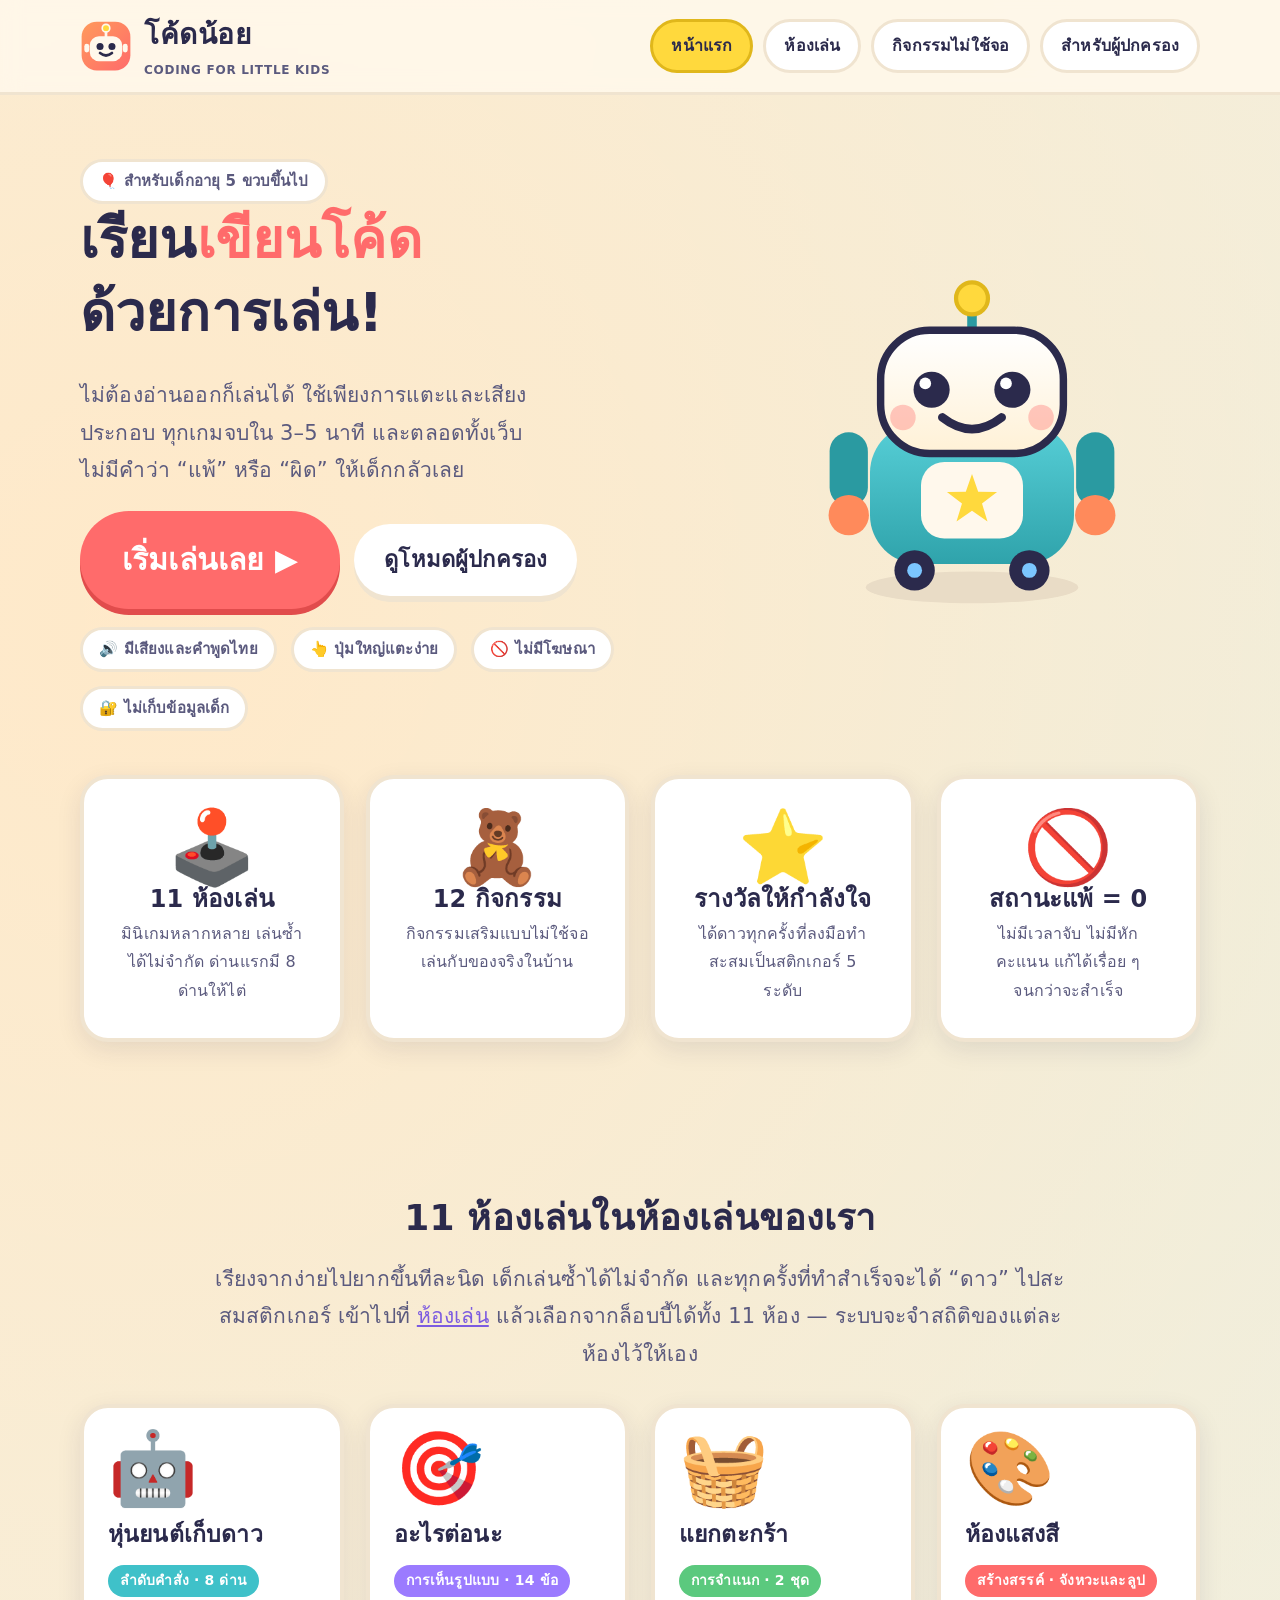
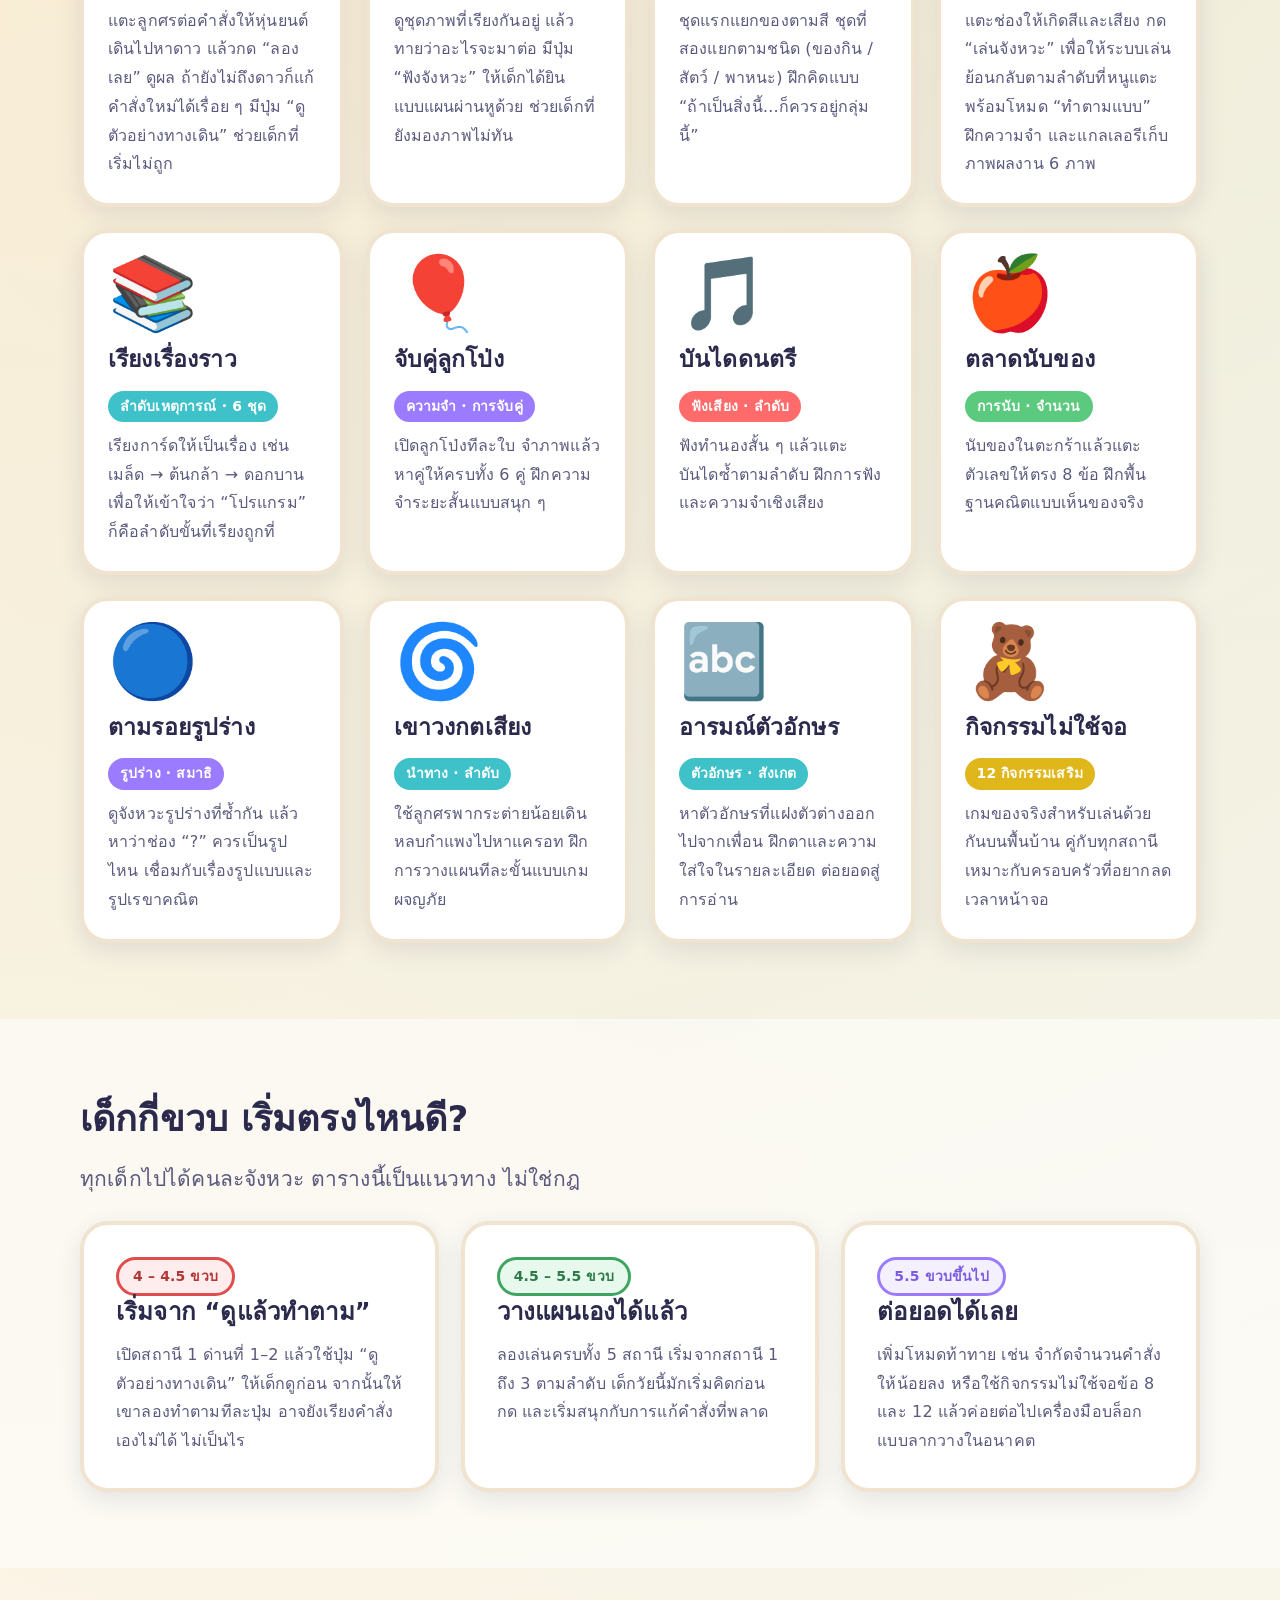
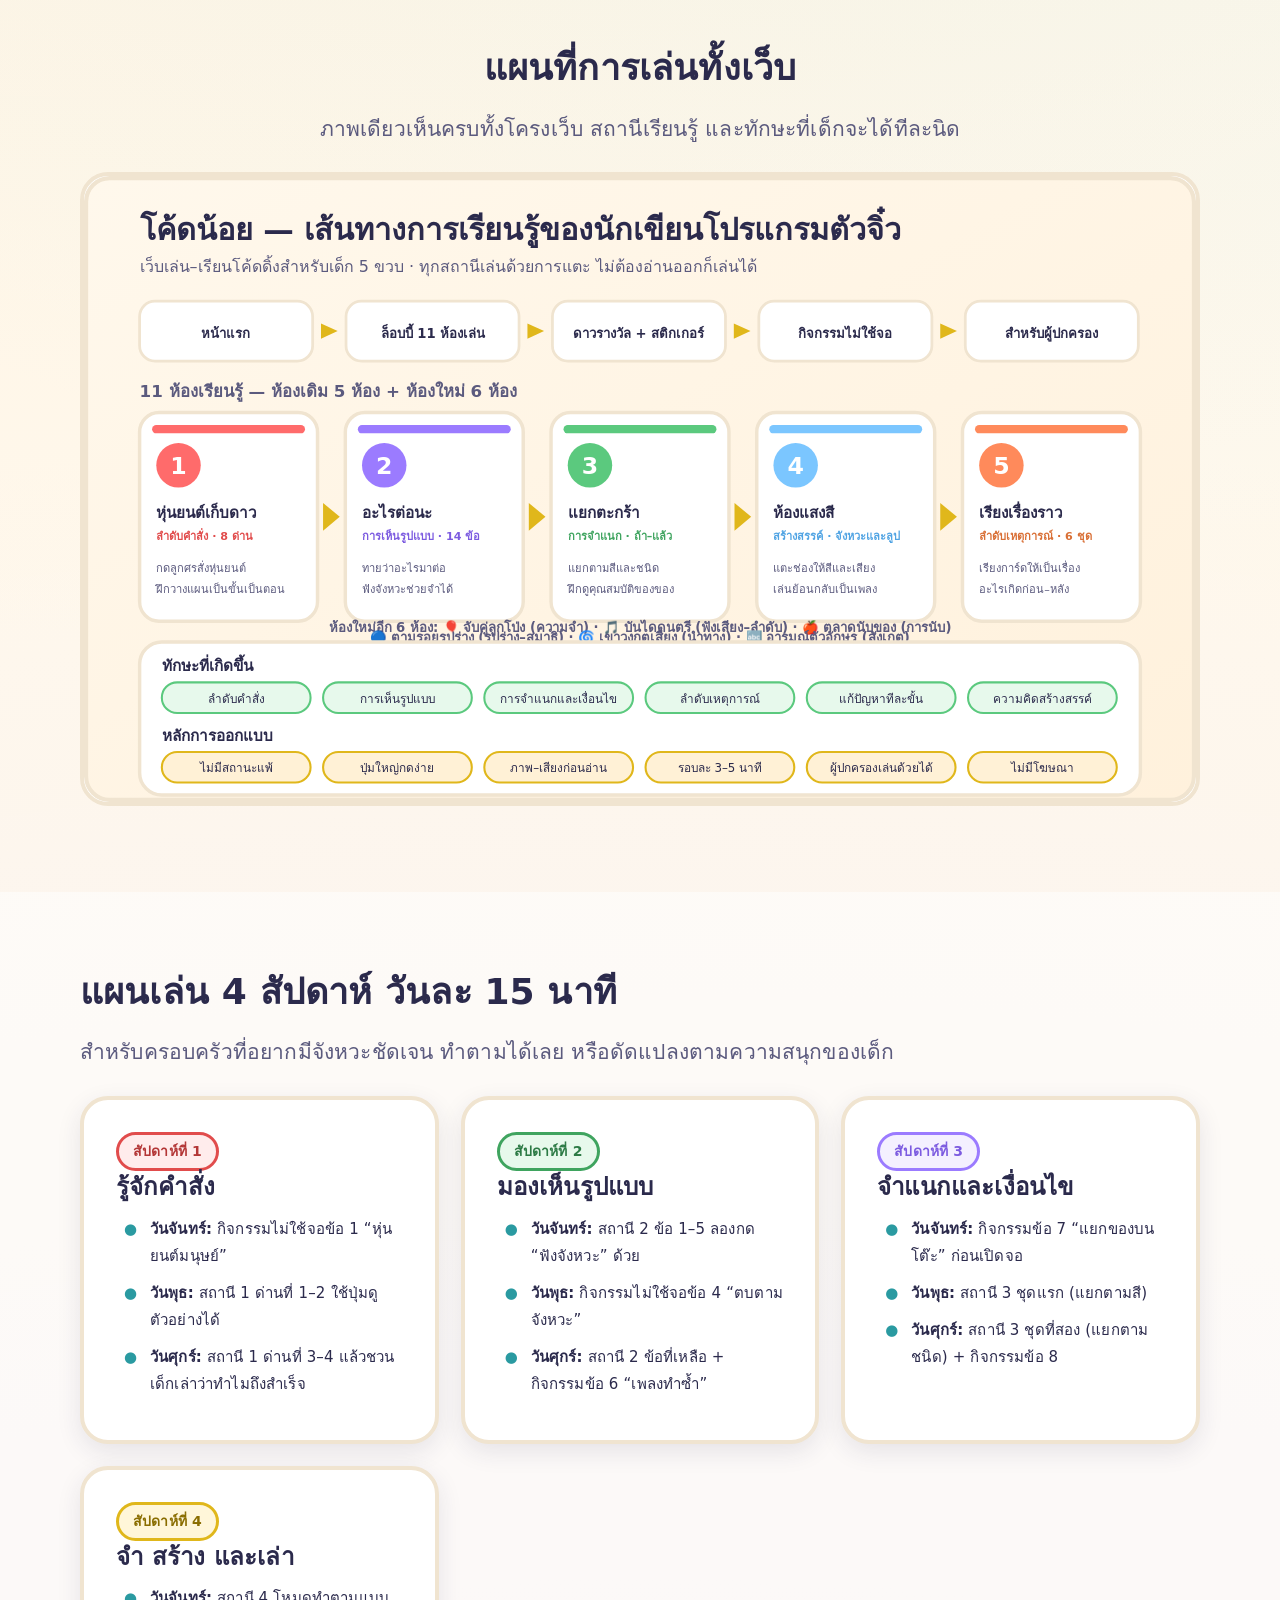
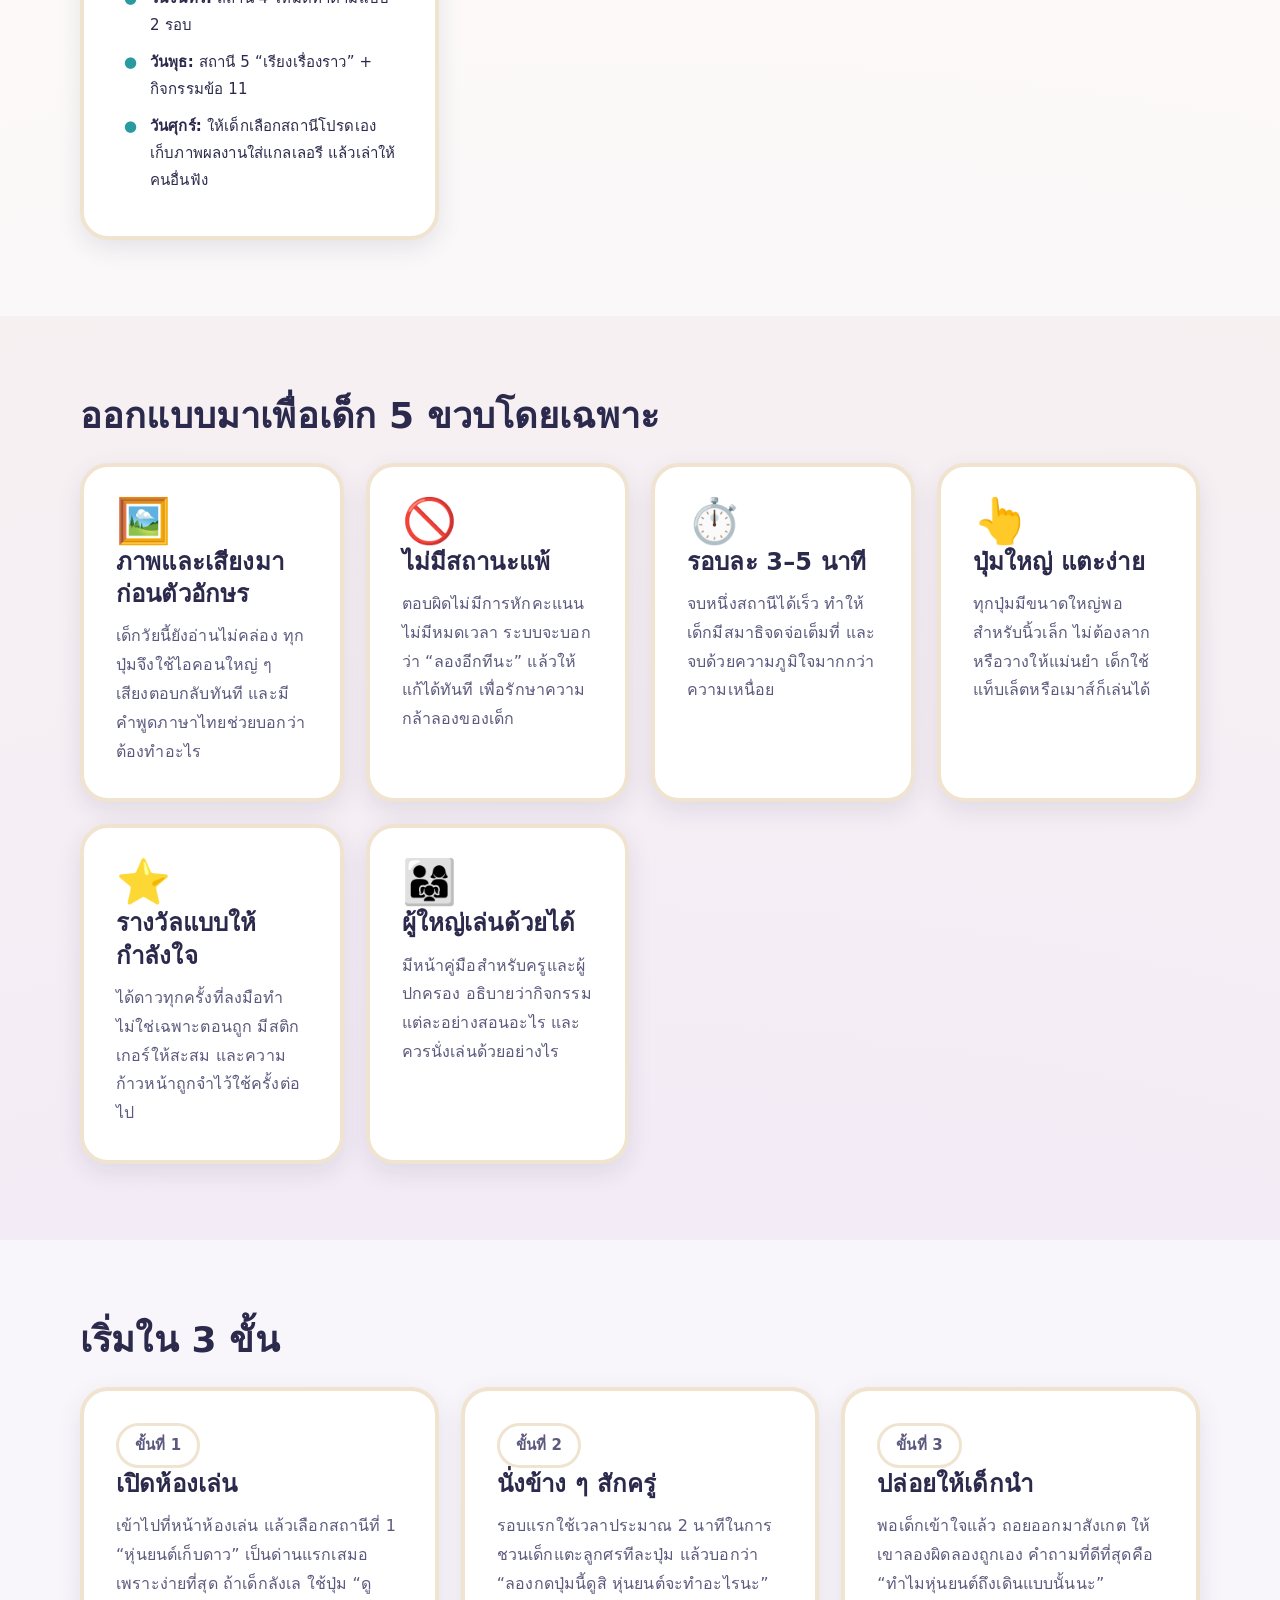
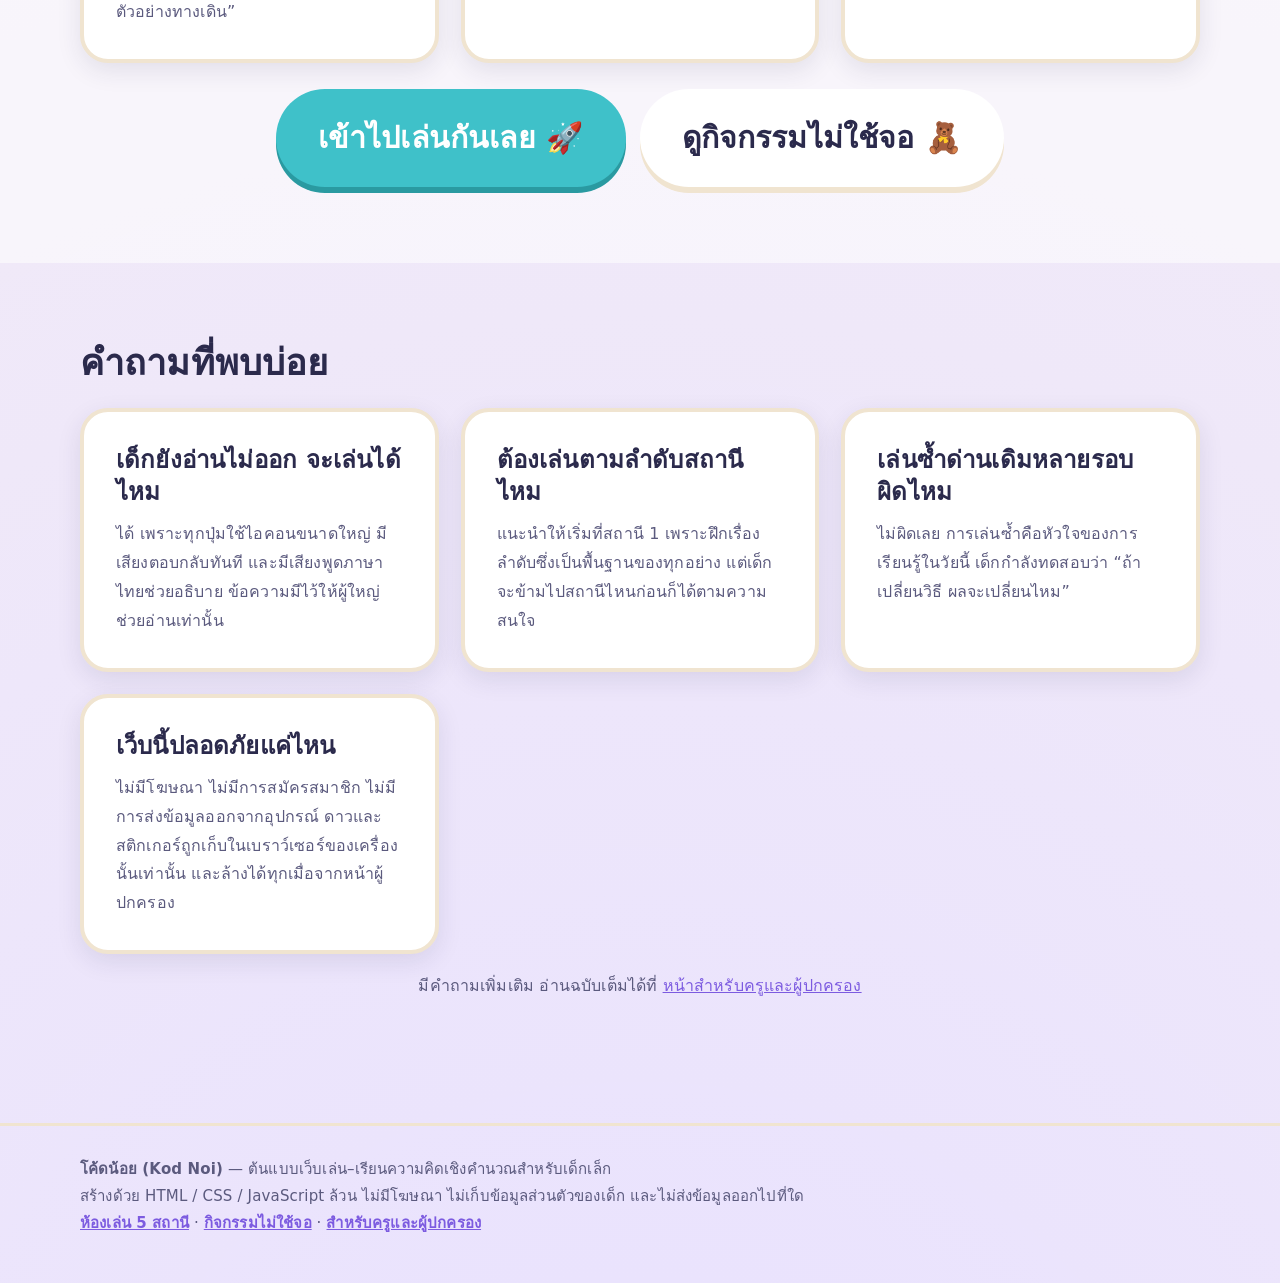
==== index.html @ b5c68b85 "feat: โค้ดน้อย — เว็บเล่นเรียนเขียนโค้ดสำหรับเด็ก 5 ขวบ (11 ห้องเล่น) - ห้องเล่นเดิม 5 ห้อง: หุ่นยนต" ====
<!DOCTYPE html>
<html lang="th">
<head>
<meta charset="utf-8">
<meta name="viewport" content="width=device-width,initial-scale=1">
<title>โค้ดน้อย — เรียนเขียนโค้ดด้วยการเล่น สำหรับเด็ก 5 ขวบ</title>
<meta name="description" content="เว็บเล่น–เรียนโค้ดดิ้งสำหรับเด็ก 5 ขวบ เน้นการแตะและเสียง ไม่ต้องอ่านออกก็เล่นได้ มี 5 สถานีเล่นสนุกที่สอดความรู้เรื่องลำดับคำสั่ง รูปแบบ การจำแนก ลูป และความคิดสร้างสรรค์ พร้อม 12 กิจกรรมเสริมแบบไม่ใช้จอ">
<meta name="theme-color" content="#FFF8EC">
<link rel="icon" href="assets/img/logo.svg" type="image/svg+xml">
<link rel="stylesheet" href="assets/css/style.css">
</head>
<body>
<a class="skip" href="#main">ข้ามไปเนื้อหาหลัก</a>

<header class="top">
  <div class="wrap top__in">
    <a class="brand" href="index.html">
      <img src="assets/img/logo.svg" alt="">
      <span>
        <b>โค้ดน้อย</b>
        <small>CODING FOR LITTLE KIDS</small>
      </span>
    </a>
    <nav class="nav" aria-label="เมนูหลัก">
      <a href="index.html" aria-current="page">หน้าแรก</a>
      <a href="play.html">ห้องเล่น</a>
      <a href="lessons.html">กิจกรรมไม่ใช้จอ</a>
      <a href="parents.html">สำหรับผู้ปกครอง</a>
    </nav>
  </div>
</header>

<main id="main">

  <!-- ================= HERO ================= -->
  <section class="hero">
    <div class="wrap hero__in">
      <div>
        <span class="pill">🎈 สำหรับเด็กอายุ 5 ขวบขึ้นไป</span>
        <h1>เรียน<span>เขียนโค้ด</span><br>ด้วยการเล่น!</h1>
        <p class="lead">
          ไม่ต้องอ่านออกก็เล่นได้ ใช้เพียงการแตะและเสียงประกอบ ทุกเกมจบใน 3–5 นาที
          และตลอดทั้งเว็บไม่มีคำว่า “แพ้” หรือ “ผิด” ให้เด็กกลัวเลย
        </p>
        <div class="btn-row">
          <a class="btn btn--big" href="play.html">เริ่มเล่นเลย ▶</a>
          <a class="btn btn--ghost" href="parents.html">ดูโหมดผู้ปกครอง</a>
        </div>
        <div class="btn-row" style="margin-top:18px">
          <span class="pill">🔊 มีเสียงและคำพูดไทย</span>
          <span class="pill">👆 ปุ่มใหญ่แตะง่าย</span>
          <span class="pill">🚫 ไม่มีโฆษณา</span>
          <span class="pill">🔐 ไม่เก็บข้อมูลเด็ก</span>
        </div>
      </div>
      <div class="hero__art">
        <img src="assets/img/mascot.svg" alt="น้องบอท เพื่อนหุ่นยนต์ของเด็ก ๆ กำลังยิ้ม">
      </div>
    </div>
  </section>

  <!-- ================= ตัวเลขสำคัญ ================= -->
  <section class="section" style="padding-top:0">
    <div class="wrap grid grid--4">
      <div class="card center">
        <div class="emo emo--lg">🕹️</div>
        <h3 style="margin-bottom:4px">11 ห้องเล่น</h3>
        <p class="muted" style="margin:0">มินิเกมหลากหลาย เล่นซ้ำได้ไม่จำกัด ด่านแรกมี 8 ด่านให้ไต่</p>
      </div>
      <div class="card center">
        <div class="emo emo--lg">🧸</div>
        <h3 style="margin-bottom:4px">12 กิจกรรม</h3>
        <p class="muted" style="margin:0">กิจกรรมเสริมแบบไม่ใช้จอ เล่นกับของจริงในบ้าน</p>
      </div>
      <div class="card center">
        <div class="emo emo--lg">⭐</div>
        <h3 style="margin-bottom:4px">รางวัลให้กำลังใจ</h3>
        <p class="muted" style="margin:0">ได้ดาวทุกครั้งที่ลงมือทำ สะสมเป็นสติกเกอร์ 5 ระดับ</p>
      </div>
      <div class="card center">
        <div class="emo emo--lg">🚫</div>
        <h3 style="margin-bottom:4px">สถานะแพ้ = 0</h3>
        <p class="muted" style="margin:0">ไม่มีเวลาจับ ไม่มีหักคะแนน แก้ได้เรื่อย ๆ จนกว่าจะสำเร็จ</p>
      </div>
    </div>
  </section>

  <!-- ================= 4 สถานี ================= -->
  <section class="section" id="stations">
    <div class="wrap">
      <h2 class="center">11 ห้องเล่นในห้องเล่นของเรา</h2>
      <p class="lead center" style="max-width:64ch;margin:0 auto 30px">
        เรียงจากง่ายไปยากขึ้นทีละนิด เด็กเล่นซ้ำได้ไม่จำกัด และทุกครั้งที่ทำสำเร็จจะได้ “ดาว” ไปสะสมสติกเกอร์
        เข้าไปที่ <a href="play.html">ห้องเล่น</a> แล้วเลือกจากล็อบบี้ได้ทั้ง 11 ห้อง —
        ระบบจะจำสถิติของแต่ละห้องไว้ให้เอง
      </p>

      <div class="grid grid--3">
        <a class="station s1" href="play.html#robot">
          <span class="emo emo--lg">🤖</span>
          <b>หุ่นยนต์เก็บดาว</b>
          <span class="skill">ลำดับคำสั่ง · 8 ด่าน</span>
          <span class="muted">แตะลูกศรต่อคำสั่งให้หุ่นยนต์เดินไปหาดาว แล้วกด “ลองเลย” ดูผล ถ้ายังไม่ถึงดาวก็แก้คำสั่งใหม่ได้เรื่อย ๆ มีปุ่ม “ดูตัวอย่างทางเดิน” ช่วยเด็กที่เริ่มไม่ถูก</span>
        </a>

        <a class="station s2" href="play.html#pattern">
          <span class="emo emo--lg">🎯</span>
          <b>อะไรต่อนะ</b>
          <span class="skill">การเห็นรูปแบบ · 14 ข้อ</span>
          <span class="muted">ดูชุดภาพที่เรียงกันอยู่ แล้วทายว่าอะไรจะมาต่อ มีปุ่ม “ฟังจังหวะ” ให้เด็กได้ยินแบบแผนผ่านหูด้วย ช่วยเด็กที่ยังมองภาพไม่ทัน</span>
        </a>

        <a class="station s3" href="play.html#sort">
          <span class="emo emo--lg">🧺</span>
          <b>แยกตะกร้า</b>
          <span class="skill">การจำแนก · 2 ชุด</span>
          <span class="muted">ชุดแรกแยกของตามสี ชุดที่สองแยกตามชนิด (ของกิน / สัตว์ / พาหนะ) ฝึกคิดแบบ “ถ้าเป็นสิ่งนี้…ก็ควรอยู่กลุ่มนี้”</span>
        </a>

        <a class="station s4" href="play.html#studio">
          <span class="emo emo--lg">🎨</span>
          <b>ห้องแสงสี</b>
          <span class="skill">สร้างสรรค์ · จังหวะและลูป</span>
          <span class="muted">แตะช่องให้เกิดสีและเสียง กด “เล่นจังหวะ” เพื่อให้ระบบเล่นย้อนกลับตามลำดับที่หนูแตะ พร้อมโหมด “ทำตามแบบ” ฝึกความจำ และแกลเลอรีเก็บภาพผลงาน 6 ภาพ</span>
        </a>

        <a class="station s5" href="play.html#story">
          <span class="emo emo--lg">📚</span>
          <b>เรียงเรื่องราว</b>
          <span class="skill">ลำดับเหตุการณ์ · 6 ชุด</span>
          <span class="muted">เรียงการ์ดให้เป็นเรื่อง เช่น เมล็ด → ต้นกล้า → ดอกบาน เพื่อให้เข้าใจว่า “โปรแกรม” ก็คือลำดับขั้นที่เรียงถูกที่</span>
        </a>

        <a class="station s2" href="play.html#balloon">
          <span class="emo emo--lg">🎈</span>
          <b>จับคู่ลูกโป่ง</b>
          <span class="skill">ความจำ · การจับคู่</span>
          <span class="muted">เปิดลูกโป่งทีละใบ จำภาพแล้วหาคู่ให้ครบทั้ง 6 คู่ ฝึกความจำระยะสั้นแบบสนุก ๆ</span>
        </a>

        <a class="station s4" href="play.html#music">
          <span class="emo emo--lg">🎵</span>
          <b>บันไดดนตรี</b>
          <span class="skill">ฟังเสียง · ลำดับ</span>
          <span class="muted">ฟังทำนองสั้น ๆ แล้วแตะบันไดซ้ำตามลำดับ ฝึกการฟังและความจำเชิงเสียง</span>
        </a>

        <a class="station s3" href="play.html#count">
          <span class="emo emo--lg">🍎</span>
          <b>ตลาดนับของ</b>
          <span class="skill">การนับ · จำนวน</span>
          <span class="muted">นับของในตะกร้าแล้วแตะตัวเลขให้ตรง 8 ข้อ ฝึกพื้นฐานคณิตแบบเห็นของจริง</span>
        </a>

        <a class="station s2" href="play.html#shape">
          <span class="emo emo--lg">🔵</span>
          <b>ตามรอยรูปร่าง</b>
          <span class="skill">รูปร่าง · สมาธิ</span>
          <span class="muted">ดูจังหวะรูปร่างที่ซ้ำกัน แล้วหาว่าช่อง “?” ควรเป็นรูปไหน เชื่อมกับเรื่องรูปแบบและรูปเรขาคณิต</span>
        </a>

        <a class="station s1" href="play.html#maze">
          <span class="emo emo--lg">🌀</span>
          <b>เขาวงกตเสียง</b>
          <span class="skill">นำทาง · ลำดับ</span>
          <span class="muted">ใช้ลูกศรพากระต่ายน้อยเดินหลบกำแพงไปหาแครอท ฝึกการวางแผนทีละขั้นแบบเกมผจญภัย</span>
        </a>

        <a class="station s5" href="play.html#word">
          <span class="emo emo--lg">🔤</span>
          <b>อารมณ์ตัวอักษร</b>
          <span class="skill">ตัวอักษร · สังเกต</span>
          <span class="muted">หาตัวอักษรที่แฝงตัวต่างออกไปจากเพื่อน ฝึกตาและความใส่ใจในรายละเอียด ต่อยอดสู่การอ่าน</span>
        </a>

        <a class="station s1" href="lessons.html" style="justify-content:center">
          <span class="emo emo--lg">🧸</span>
          <b>กิจกรรมไม่ใช้จอ</b>
          <span class="skill" style="background:var(--sun-dark)">12 กิจกรรมเสริม</span>
          <span class="muted">เกมของจริงสำหรับเล่นด้วยกันบนพื้นบ้าน คู่กับทุกสถานี เหมาะกับครอบครัวที่อยากลดเวลาหน้าจอ</span>
        </a>
      </div>
    </div>
  </section>

  <!-- ================= เลือกตามช่วงวัย ================= -->
  <section class="section" style="background:rgba(255,255,255,.55)">
    <div class="wrap">
      <h2>เด็กกี่ขวบ เริ่มตรงไหนดี?</h2>
      <p class="lead" style="max-width:70ch">ทุกเด็กไปได้คนละจังหวะ ตารางนี้เป็นแนวทาง ไม่ใช่กฎ</p>
      <div class="grid grid--3" style="margin-top:22px">
        <div class="card">
          <span class="badge badge--coral">4 – 4.5 ขวบ</span>
          <h3>เริ่มจาก “ดูแล้วทำตาม”</h3>
          <p class="muted" style="margin:0">
            เปิดสถานี 1 ด่านที่ 1–2 แล้วใช้ปุ่ม “ดูตัวอย่างทางเดิน” ให้เด็กดูก่อน
            จากนั้นให้เขาลองทำตามทีละปุ่ม อาจยังเรียงคำสั่งเองไม่ได้ ไม่เป็นไร
          </p>
        </div>
        <div class="card">
          <span class="badge badge--leaf">4.5 – 5.5 ขวบ</span>
          <h3>วางแผนเองได้แล้ว</h3>
          <p class="muted" style="margin:0">
            ลองเล่นครบทั้ง 5 สถานี เริ่มจากสถานี 1 ถึง 3 ตามลำดับ
            เด็กวัยนี้มักเริ่มคิดก่อนกด และเริ่มสนุกกับการแก้คำสั่งที่พลาด
          </p>
        </div>
        <div class="card">
          <span class="badge">5.5 ขวบขึ้นไป</span>
          <h3>ต่อยอดได้เลย</h3>
          <p class="muted" style="margin:0">
            เพิ่มโหมดท้าทาย เช่น จำกัดจำนวนคำสั่งให้น้อยลง หรือใช้กิจกรรมไม่ใช้จอข้อ 8 และ 12
            แล้วค่อยต่อไปเครื่องมือบล็อกแบบลากวางในอนาคต
          </p>
        </div>
      </div>
    </div>
  </section>

  <!-- ================= แผนที่การเล่น ================= -->
  <section class="section">
    <div class="wrap">
      <h2 class="center">แผนที่การเล่นทั้งเว็บ</h2>
      <p class="lead center" style="max-width:62ch;margin:0 auto 24px">
        ภาพเดียวเห็นครบทั้งโครงเว็บ สถานีเรียนรู้ และทักษะที่เด็กจะได้ทีละนิด
      </p>
      <img class="pathimg" src="assets/img/how-it-works.svg"
           alt="แผนภาพแสดงโครงสร้างเว็บโค้ดน้อย ประกอบด้วยหน้าแรก ห้องเล่น ระบบดาวรางวัล และหน้าผู้ปกครอง พร้อมสถานีเรียนรู้และทักษะที่เด็กจะได้รับ">
    </div>
  </section>

  <!-- ================= แผน 4 สัปดาห์ ================= -->
  <section class="section" style="background:rgba(255,255,255,.55)">
    <div class="wrap">
      <h2>แผนเล่น 4 สัปดาห์ วันละ 15 นาที</h2>
      <p class="lead" style="max-width:70ch">สำหรับครอบครัวที่อยากมีจังหวะชัดเจน ทำตามได้เลย หรือดัดแปลงตามความสนุกของเด็ก</p>
      <div class="grid grid--2" style="margin-top:24px">
        <div class="card">
          <span class="badge badge--coral">สัปดาห์ที่ 1</span>
          <h3>รู้จักคำสั่ง</h3>
          <ul class="clean" style="font-size:15px;margin:0">
            <li><b>วันจันทร์:</b> กิจกรรมไม่ใช้จอข้อ 1 “หุ่นยนต์มนุษย์”</li>
            <li><b>วันพุธ:</b> สถานี 1 ด่านที่ 1–2 ใช้ปุ่มดูตัวอย่างได้</li>
            <li><b>วันศุกร์:</b> สถานี 1 ด่านที่ 3–4 แล้วชวนเด็กเล่าว่าทำไมถึงสำเร็จ</li>
          </ul>
        </div>
        <div class="card">
          <span class="badge badge--leaf">สัปดาห์ที่ 2</span>
          <h3>มองเห็นรูปแบบ</h3>
          <ul class="clean" style="font-size:15px;margin:0">
            <li><b>วันจันทร์:</b> สถานี 2 ข้อ 1–5 ลองกด “ฟังจังหวะ” ด้วย</li>
            <li><b>วันพุธ:</b> กิจกรรมไม่ใช้จอข้อ 4 “ตบตามจังหวะ”</li>
            <li><b>วันศุกร์:</b> สถานี 2 ข้อที่เหลือ + กิจกรรมข้อ 6 “เพลงทำซ้ำ”</li>
          </ul>
        </div>
        <div class="card">
          <span class="badge">สัปดาห์ที่ 3</span>
          <h3>จำแนกและเงื่อนไข</h3>
          <ul class="clean" style="font-size:15px;margin:0">
            <li><b>วันจันทร์:</b> กิจกรรมข้อ 7 “แยกของบนโต๊ะ” ก่อนเปิดจอ</li>
            <li><b>วันพุธ:</b> สถานี 3 ชุดแรก (แยกตามสี)</li>
            <li><b>วันศุกร์:</b> สถานี 3 ชุดที่สอง (แยกตามชนิด) + กิจกรรมข้อ 8</li>
          </ul>
        </div>
        <div class="card">
          <span class="badge badge--sun">สัปดาห์ที่ 4</span>
          <h3>จำ สร้าง และเล่า</h3>
          <ul class="clean" style="font-size:15px;margin:0">
            <li><b>วันจันทร์:</b> สถานี 4 โหมดทำตามแบบ 2 รอบ</li>
            <li><b>วันพุธ:</b> สถานี 5 “เรียงเรื่องราว” + กิจกรรมข้อ 11</li>
            <li><b>วันศุกร์:</b> ให้เด็กเลือกสถานีโปรดเอง เก็บภาพผลงานใส่แกลเลอรี แล้วเล่าให้คนอื่นฟัง</li>
          </ul>
        </div>
      </div>
    </div>
  </section>

  <!-- ================= หลักการออกแบบ ================= -->
  <section class="section">
    <div class="wrap">
      <h2>ออกแบบมาเพื่อเด็ก 5 ขวบโดยเฉพาะ</h2>
      <div class="grid grid--3" style="margin-top:22px">
        <div class="card">
          <span class="emo">🖼️</span>
          <h3>ภาพและเสียงมาก่อนตัวอักษร</h3>
          <p class="muted" style="margin:0">เด็กวัยนี้ยังอ่านไม่คล่อง ทุกปุ่มจึงใช้ไอคอนใหญ่ ๆ เสียงตอบกลับทันที และมีคำพูดภาษาไทยช่วยบอกว่าต้องทำอะไร</p>
        </div>
        <div class="card">
          <span class="emo">🚫</span>
          <h3>ไม่มีสถานะแพ้</h3>
          <p class="muted" style="margin:0">ตอบผิดไม่มีการหักคะแนน ไม่มีหมดเวลา ระบบจะบอกว่า “ลองอีกทีนะ” แล้วให้แก้ได้ทันที เพื่อรักษาความกล้าลองของเด็ก</p>
        </div>
        <div class="card">
          <span class="emo">⏱️</span>
          <h3>รอบละ 3–5 นาที</h3>
          <p class="muted" style="margin:0">จบหนึ่งสถานีได้เร็ว ทำให้เด็กมีสมาธิจดจ่อเต็มที่ และจบด้วยความภูมิใจมากกว่าความเหนื่อย</p>
        </div>
        <div class="card">
          <span class="emo">👆</span>
          <h3>ปุ่มใหญ่ แตะง่าย</h3>
          <p class="muted" style="margin:0">ทุกปุ่มมีขนาดใหญ่พอสำหรับนิ้วเล็ก ไม่ต้องลากหรือวางให้แม่นยำ เด็กใช้แท็บเล็ตหรือเมาส์ก็เล่นได้</p>
        </div>
        <div class="card">
          <span class="emo">⭐</span>
          <h3>รางวัลแบบให้กำลังใจ</h3>
          <p class="muted" style="margin:0">ได้ดาวทุกครั้งที่ลงมือทำ ไม่ใช่เฉพาะตอนถูก มีสติกเกอร์ให้สะสม และความก้าวหน้าถูกจำไว้ใช้ครั้งต่อไป</p>
        </div>
        <div class="card">
          <span class="emo">👨‍👩‍👧</span>
          <h3>ผู้ใหญ่เล่นด้วยได้</h3>
          <p class="muted" style="margin:0">มีหน้าคู่มือสำหรับครูและผู้ปกครอง อธิบายว่ากิจกรรมแต่ละอย่างสอนอะไร และควรนั่งเล่นด้วยอย่างไร</p>
        </div>
      </div>
    </div>
  </section>

  <!-- ================= เริ่มยังไง ================= -->
  <section class="section" style="background:rgba(255,255,255,.55)">
    <div class="wrap">
      <h2>เริ่มใน 3 ขั้น</h2>
      <div class="grid grid--3" style="margin-top:22px">
        <div class="card">
          <span class="pill">ขั้นที่ 1</span>
          <h3>เปิดห้องเล่น</h3>
          <p class="muted" style="margin:0">เข้าไปที่หน้าห้องเล่น แล้วเลือกสถานีที่ 1 “หุ่นยนต์เก็บดาว” เป็นด่านแรกเสมอ เพราะง่ายที่สุด ถ้าเด็กลังเล ใช้ปุ่ม “ดูตัวอย่างทางเดิน”</p>
        </div>
        <div class="card">
          <span class="pill">ขั้นที่ 2</span>
          <h3>นั่งข้าง ๆ สักครู่</h3>
          <p class="muted" style="margin:0">รอบแรกใช้เวลาประมาณ 2 นาทีในการชวนเด็กแตะลูกศรทีละปุ่ม แล้วบอกว่า “ลองกดปุ่มนี้ดูสิ หุ่นยนต์จะทำอะไรนะ”</p>
        </div>
        <div class="card">
          <span class="pill">ขั้นที่ 3</span>
          <h3>ปล่อยให้เด็กนำ</h3>
          <p class="muted" style="margin:0">พอเด็กเข้าใจแล้ว ถอยออกมาสังเกต ให้เขาลองผิดลองถูกเอง คำถามที่ดีที่สุดคือ “ทำไมหุ่นยนต์ถึงเดินแบบนั้นนะ”</p>
        </div>
      </div>
      <div class="btn-row" style="margin-top:26px;justify-content:center">
        <a class="btn btn--big btn--teal" href="play.html">เข้าไปเล่นกันเลย 🚀</a>
        <a class="btn btn--big btn--ghost" href="lessons.html">ดูกิจกรรมไม่ใช้จอ 🧸</a>
      </div>
    </div>
  </section>

  <!-- ================= FAQ สั้น ================= -->
  <section class="section">
    <div class="wrap">
      <h2>คำถามที่พบบ่อย</h2>
      <div class="grid grid--2" style="margin-top:20px">
        <div class="card">
          <h3>เด็กยังอ่านไม่ออก จะเล่นได้ไหม</h3>
          <p class="muted" style="margin:0">ได้ เพราะทุกปุ่มใช้ไอคอนขนาดใหญ่ มีเสียงตอบกลับทันที และมีเสียงพูดภาษาไทยช่วยอธิบาย ข้อความมีไว้ให้ผู้ใหญ่ช่วยอ่านเท่านั้น</p>
        </div>
        <div class="card">
          <h3>ต้องเล่นตามลำดับสถานีไหม</h3>
          <p class="muted" style="margin:0">แนะนำให้เริ่มที่สถานี 1 เพราะฝึกเรื่องลำดับซึ่งเป็นพื้นฐานของทุกอย่าง แต่เด็กจะข้ามไปสถานีไหนก่อนก็ได้ตามความสนใจ</p>
        </div>
        <div class="card">
          <h3>เล่นซ้ำด่านเดิมหลายรอบ ผิดไหม</h3>
          <p class="muted" style="margin:0">ไม่ผิดเลย การเล่นซ้ำคือหัวใจของการเรียนรู้ในวัยนี้ เด็กกำลังทดสอบว่า “ถ้าเปลี่ยนวิธี ผลจะเปลี่ยนไหม”</p>
        </div>
        <div class="card">
          <h3>เว็บนี้ปลอดภัยแค่ไหน</h3>
          <p class="muted" style="margin:0">ไม่มีโฆษณา ไม่มีการสมัครสมาชิก ไม่มีการส่งข้อมูลออกจากอุปกรณ์ ดาวและสติกเกอร์ถูกเก็บในเบราว์เซอร์ของเครื่องนั้นเท่านั้น และล้างได้ทุกเมื่อจากหน้าผู้ปกครอง</p>
        </div>
      </div>
      <p class="muted center" style="margin-top:18px">มีคำถามเพิ่มเติม อ่านฉบับเต็มได้ที่ <a href="parents.html">หน้าสำหรับครูและผู้ปกครอง</a></p>
    </div>
  </section>

</main>

<footer class="foot">
  <div class="wrap">
    <b>โค้ดน้อย (Kod Noi)</b> — ต้นแบบเว็บเล่น–เรียนความคิดเชิงคำนวณสำหรับเด็กเล็ก
    <br>สร้างด้วย HTML / CSS / JavaScript ล้วน ไม่มีโฆษณา ไม่เก็บข้อมูลส่วนตัวของเด็ก และไม่ส่งข้อมูลออกไปที่ใด
    <br><a href="play.html">ห้องเล่น 5 สถานี</a> · <a href="lessons.html">กิจกรรมไม่ใช้จอ</a> · <a href="parents.html">สำหรับครูและผู้ปกครอง</a>
  </div>
</footer>

<script src="assets/js/app.js" defer></script>
</body>
</html>
---- assets/css/style.css ----
/* ==========================================================================
   โค้ดน้อย (Kod Noi) — ธีมกลางของทั้งเว็บ
   ออกแบบสำหรับเด็ก 5 ขวบ: ปุ่มใหญ่ สีสันสูง ไม่มีสถานะ "แพ้"
   ========================================================================== */

:root{
  --cream:#FFF8EC;
  --cream-2:#FFEFD6;
  --ink:#2B2A4C;
  --ink-soft:#5B5A7E;
  --coral:#FF6B6B;
  --coral-dark:#E14C4C;
  --teal:#3FC1C9;
  --teal-dark:#2A9AA1;
  --sun:#FFD93D;
  --sun-dark:#E0B71B;
  --grape:#9B7BFF;
  --grape-dark:#7C5BE0;
  --leaf:#5BC97E;
  --leaf-dark:#3FA45F;
  --sky:#7BC6FF;
  --sky-dark:#4FA3E3;
  --card:#FFFFFF;
  --line:#F0E4D0;
  --radius:28px;
  --radius-sm:18px;
  --shadow-soft:0 8px 24px rgba(43,42,76,.10);
  --font-kid:"Sukhumvit Set","Thonburi","Noto Sans Thai","Krungthep",system-ui,-apple-system,"Segoe UI",sans-serif;
}

*,*::before,*::after{box-sizing:border-box;}

html{ -webkit-text-size-adjust:100%; }

body{
  margin:0;
  font-family:var(--font-kid);
  color:var(--ink);
  background:
    radial-gradient(circle at 12% 8%, #FFE9C9 0%, rgba(255,233,201,0) 45%),
    radial-gradient(circle at 88% 12%, #D9F4F6 0%, rgba(217,244,246,0) 42%),
    radial-gradient(circle at 50% 105%, #E8E1FF 0%, rgba(232,225,255,0) 55%),
    var(--cream);
  min-height:100vh;
  line-height:1.8;
  letter-spacing:.01em;
  -webkit-font-smoothing:antialiased;
  overflow-x:hidden;
}

img,svg{max-width:100%;}
h1,h2,h3,h4{line-height:1.35;margin:0 0 .5em;font-weight:800;}
h1{font-size:clamp(28px,5.4vw,54px);}
h2{font-size:clamp(22px,3.4vw,36px);}
h3{font-size:clamp(18px,2.2vw,24px);}
p{margin:0 0 1em;}
a{color:var(--grape-dark);}
.wrap{width:min(1120px,92vw);margin-inline:auto;}
.center{text-align:center;}
.lead{font-size:clamp(16px,1.9vw,21px);color:var(--ink-soft);}
.muted{color:var(--ink-soft);}

/* ---------- Header ---------- */
.top{
  position:sticky;top:0;z-index:50;
  backdrop-filter:blur(10px);
  background:rgba(255,248,236,.86);
  border-bottom:3px solid var(--line);
}
.top__in{display:flex;align-items:center;gap:14px;padding:10px 0;flex-wrap:wrap;}
.brand{display:flex;align-items:center;gap:12px;text-decoration:none;color:var(--ink);}
.brand img{width:52px;height:52px;}
.brand b{font-size:clamp(20px,2.6vw,28px);letter-spacing:.02em;}
.brand small{display:block;font-size:12px;color:var(--ink-soft);font-weight:600;letter-spacing:.06em;}
.nav{margin-left:auto;display:flex;gap:10px;flex-wrap:wrap;align-items:center;}
.nav a{
  text-decoration:none;color:var(--ink);font-weight:700;
  padding:10px 18px;border-radius:999px;background:#fff;border:3px solid var(--line);
  font-size:16px;
}
.nav a:hover{background:var(--cream-2);}
.nav a[aria-current="page"]{background:var(--sun);border-color:var(--sun-dark);}

/* ---------- Buttons ---------- */
.btn{
  display:inline-flex;align-items:center;justify-content:center;gap:10px;
  font-family:inherit;font-weight:800;font-size:clamp(17px,1.8vw,22px);
  padding:16px 30px;border-radius:999px;border:none;cursor:pointer;
  background:var(--coral);color:#fff;text-decoration:none;
  box-shadow:0 6px 0 var(--coral-dark);
  transition:transform .08s ease, box-shadow .08s ease, filter .15s;
  touch-action:manipulation;-webkit-tap-highlight-color:transparent;
  min-height:64px;
}
.btn:hover{filter:brightness(1.05);}
.btn:active{transform:translateY(4px);box-shadow:0 2px 0 var(--coral-dark);}
.btn--sun{background:var(--sun);color:var(--ink);box-shadow:0 6px 0 var(--sun-dark);}
.btn--sun:active{box-shadow:0 2px 0 var(--sun-dark);}
.btn--teal{background:var(--teal);box-shadow:0 6px 0 var(--teal-dark);}
.btn--teal:active{box-shadow:0 2px 0 var(--teal-dark);}
.btn--grape{background:var(--grape);box-shadow:0 6px 0 var(--grape-dark);}
.btn--grape:active{box-shadow:0 2px 0 var(--grape-dark);}
.btn--leaf{background:var(--leaf);box-shadow:0 6px 0 var(--leaf-dark);}
.btn--leaf:active{box-shadow:0 2px 0 var(--leaf-dark);}
.btn--ghost{background:#fff;color:var(--ink);box-shadow:0 6px 0 var(--line);}
.btn--ghost:active{box-shadow:0 2px 0 var(--line);}
.btn--big{font-size:clamp(20px,2.6vw,30px);padding:22px 42px;min-height:84px;}
.btn--sm{font-size:16px;padding:12px 20px;min-height:56px;}
.btn[disabled]{opacity:.45;cursor:not-allowed;transform:none;}
.btn-row{display:flex;gap:14px;flex-wrap:wrap;align-items:center;}

/* ---------- Layout blocks ---------- */
.section{padding:clamp(34px,6vw,76px) 0;}
.card{
  background:var(--card);border:4px solid var(--line);border-radius:var(--radius);
  padding:clamp(20px,2.6vw,32px);box-shadow:var(--shadow-soft);
}
.grid{display:grid;gap:22px;}
.grid--2{grid-template-columns:repeat(auto-fit,minmax(280px,1fr));}
.grid--3{grid-template-columns:repeat(auto-fit,minmax(250px,1fr));}
.grid--4{grid-template-columns:repeat(auto-fit,minmax(220px,1fr));}
.pill{
  display:inline-flex;align-items:center;gap:8px;background:#fff;border:3px solid var(--line);
  border-radius:999px;padding:6px 16px;font-weight:800;font-size:15px;color:var(--ink-soft);
}

/* ---------- Hero ---------- */
.hero{padding:clamp(26px,5vw,64px) 0 clamp(20px,4vw,44px);}
.hero__in{display:grid;grid-template-columns:1.15fr .85fr;gap:clamp(20px,4vw,48px);align-items:center;}
.hero h1 span{color:var(--coral);}
.hero .lead{max-width:34ch;}
.hero__art{display:flex;justify-content:center;}
.hero__art img{width:min(340px,72vw);animation:bob 3.4s ease-in-out infinite;}
@keyframes bob{0%,100%{transform:translateY(0)}50%{transform:translateY(-14px)}}
@media (max-width:820px){ .hero__in{grid-template-columns:1fr;} .hero__art{order:-1;} }

/* ---------- อุปกรณ์/ไอคอนประกอบ ---------- */
.emo{font-size:clamp(30px,4.4vw,44px);line-height:1;}
.emo--lg{font-size:clamp(46px,7vw,72px);}
.tile-emoji{font-family:"Apple Color Emoji","Segoe UI Emoji","Noto Color Emoji",sans-serif;}

/* ---------- การ์ดสถานีเล่น ---------- */
.station{
  display:flex;flex-direction:column;gap:10px;text-decoration:none;color:var(--ink);
  border-radius:var(--radius);padding:24px;border:4px solid var(--line);background:#fff;
  box-shadow:var(--shadow-soft);transition:transform .12s ease, border-color .12s;
}
.station:hover{transform:translateY(-6px);border-color:var(--sun);}
.station b{font-size:clamp(19px,2.2vw,23px);}
.station .skill{font-size:14px;font-weight:800;color:#fff;background:var(--teal);border-radius:999px;padding:3px 12px;align-self:flex-start;}
.station.s2 .skill{background:var(--grape);}
.station.s3 .skill{background:var(--leaf);}
.station.s4 .skill{background:var(--coral);}

/* ---------- เส้นทางเรียนรู้ ---------- */
.pathimg{width:100%;border-radius:var(--radius);border:4px solid var(--line);background:#fff;}

/* ---------- Footer ---------- */
.foot{border-top:3px solid var(--line);padding:30px 0 46px;margin-top:30px;color:var(--ink-soft);font-size:15px;}
.foot a{font-weight:700;}

/* ==========================================================================
   หน้าเล่น (play.html)
   ========================================================================== */
.hud{
  display:flex;align-items:center;gap:12px;flex-wrap:wrap;
  background:#fff;border:3px solid var(--line);border-radius:999px;
  padding:8px 14px;box-shadow:var(--shadow-soft);
}
.hud__stars{font-weight:800;font-size:18px;display:flex;align-items:center;gap:8px;}
.iconbtn{
  border:3px solid var(--line);background:#fff;border-radius:999px;
  width:56px;height:56px;font-size:22px;cursor:pointer;display:inline-flex;
  align-items:center;justify-content:center;font-family:inherit;
  -webkit-tap-highlight-color:transparent;
}
.iconbtn[aria-pressed="false"]{opacity:.5;}
.shelf{display:flex;gap:6px;align-items:center;}
.shelf span{font-size:24px;filter:grayscale(1);opacity:.32;}
.shelf span.on{filter:none;opacity:1;animation:pop .5s ease;}

.tabs{display:flex;gap:12px;flex-wrap:wrap;margin:22px 0 18px;}
.tab{
  font-family:inherit;font-weight:800;font-size:clamp(15px,1.7vw,19px);
  border:4px solid var(--line);background:#fff;color:var(--ink);
  border-radius:999px;padding:14px 22px;cursor:pointer;min-height:60px;
  display:inline-flex;align-items:center;gap:10px;
  -webkit-tap-highlight-color:transparent;
}
.tab[aria-selected="true"]{background:var(--sun);border-color:var(--sun-dark);}
.panel{display:none;}
.panel.on{display:block;animation:fade .25s ease;}
@keyframes fade{from{opacity:0;transform:translateY(8px)}to{opacity:1;transform:none}}

.stage{
  background:#fff;border:4px solid var(--line);border-radius:var(--radius);
  padding:clamp(16px,2.4vw,28px);box-shadow:var(--shadow-soft);
}
.stage__head{display:flex;align-items:center;gap:14px;flex-wrap:wrap;margin-bottom:14px;}
.stage__head h3{margin:0;}
.stage__head .goal{font-size:16px;font-weight:800;color:var(--ink-soft);}
.banner{
  background:var(--cream-2);border:3px dashed var(--sun-dark);border-radius:var(--radius-sm);
  padding:12px 18px;font-weight:700;font-size:17px;min-height:56px;display:flex;align-items:center;gap:10px;
}
.banner.good{background:#E7F9EC;border-color:var(--leaf-dark);}
.banner.warn{background:#FFF0F0;border-color:var(--coral-dark);}

/* ---------- เกม 1: หุ่นยนต์เก็บดาว ---------- */
.playzone{display:grid;grid-template-columns:minmax(280px,1fr) minmax(280px,.9fr);gap:clamp(16px,2.4vw,28px);align-items:start;}
@media (max-width:860px){ .playzone{grid-template-columns:1fr;} }

.boardwrap{width:100%;max-width:min(520px,86vw);margin-inline:auto;}
.board{
  position:relative;width:100%;aspect-ratio:1/1;
  display:grid;border-radius:var(--radius);overflow:hidden;
  background:#EAF7E6;border:5px solid var(--ink);
}
.cell{
  display:flex;align-items:center;justify-content:center;
  font-family:"Apple Color Emoji","Segoe UI Emoji","Noto Color Emoji",sans-serif;
  font-size:clamp(18px,4.6vw,34px);
  border-right:2px dashed rgba(43,42,76,.10);
  border-bottom:2px dashed rgba(43,42,76,.10);
  background:#FCFDF7;
}
.cell.wall{background:#C9B79A;}
.cell.goal{background:#FFF6CF;}
.cell.done{background:#E3F7E6;}
.bot{
  position:absolute;width:calc(100% / var(--n, 3));height:calc(100% / var(--n, 3));
  left:calc(var(--c, 0) * 100% / var(--n, 3));top:calc(var(--r, 0) * 100% / var(--n, 3));
  display:flex;align-items:center;justify-content:center;
  font-size:clamp(20px,5vw,38px);
  font-family:"Apple Color Emoji","Segoe UI Emoji","Noto Color Emoji",sans-serif;
  transition:left .38s cubic-bezier(.34,1.4,.64,1), top .38s cubic-bezier(.34,1.4,.64,1);
  z-index:3;pointer-events:none;
}
.bot span{filter:drop-shadow(0 4px 6px rgba(0,0,0,.25));}
.bot.bump{animation:shake .35s;}
@keyframes shake{0%,100%{transform:translateX(0)}25%{transform:translateX(-7px)}75%{transform:translateX(7px)}}
.bot.cheer{animation:jump .5s 2;}
@keyframes jump{0%,100%{transform:translateY(0)}50%{transform:translateY(-16px)}}

.pad{display:grid;grid-template-columns:repeat(3,1fr);gap:12px;max-width:340px;margin-inline:auto;}
.pad .sp{visibility:hidden;}
.key{
  font-family:"Apple Color Emoji","Segoe UI Emoji",sans-serif;
  font-size:clamp(26px,4vw,34px);
  border:none;border-radius:22px;background:var(--sky);color:#fff;cursor:pointer;
  box-shadow:0 6px 0 var(--sky-dark);min-height:76px;
  -webkit-tap-highlight-color:transparent;touch-action:manipulation;
}
.key:active{transform:translateY(4px);box-shadow:0 2px 0 var(--sky-dark);}
.key[disabled]{opacity:.45;}

.cmds{
  display:flex;flex-wrap:wrap;gap:8px;align-items:center;
  background:var(--cream-2);border:3px dashed var(--sun-dark);border-radius:var(--radius-sm);
  padding:12px;min-height:74px;
}
.cmds .empty{color:var(--ink-soft);font-size:15px;font-weight:700;}
.cmdchip{
  width:52px;height:52px;border-radius:16px;background:#fff;border:3px solid var(--line);
  display:flex;align-items:center;justify-content:center;font-size:24px;
  font-family:"Apple Color Emoji","Segoe UI Emoji",sans-serif;
  animation:pop .25s ease;
}
.cmdchip.now{border-color:var(--coral);background:#FFECEC;transform:scale(1.08);}
.cmdchip.done{opacity:.4;}
@keyframes pop{from{transform:scale(.4);opacity:0}to{transform:scale(1);opacity:1}}

/* ---------- เกม 2: อะไรต่อนะ ---------- */
.seq{display:flex;gap:clamp(8px,1.6vw,16px);flex-wrap:wrap;justify-content:center;align-items:center;}
.seq .slot{
  width:clamp(62px,12vw,104px);height:clamp(62px,12vw,104px);border-radius:22px;
  background:#fff;border:4px solid var(--line);display:flex;align-items:center;justify-content:center;
  font-size:clamp(30px,6.4vw,52px);
  font-family:"Apple Color Emoji","Segoe UI Emoji","Noto Color Emoji",sans-serif;
  animation:pop .3s ease;
}
.seq .slot.ask{background:var(--sun);border-color:var(--sun-dark);border-style:dashed;font-weight:900;color:var(--ink);}
.choices{display:grid;grid-template-columns:repeat(auto-fit,minmax(120px,1fr));gap:14px;max-width:640px;margin-inline:auto;}
.choice{
  border:4px solid var(--line);background:#fff;border-radius:24px;cursor:pointer;
  min-height:clamp(96px,16vw,132px);font-size:clamp(38px,7vw,60px);
  font-family:"Apple Color Emoji","Segoe UI Emoji","Noto Color Emoji",sans-serif;
  box-shadow:0 6px 0 var(--line);-webkit-tap-highlight-color:transparent;touch-action:manipulation;
}
.choice:hover{border-color:var(--teal);}
.choice:active{transform:translateY(4px);box-shadow:0 2px 0 var(--line);}
.choice.wrong{animation:shake .35s;border-color:var(--coral);}
.choice.right{border-color:var(--leaf);background:#E7F9EC;}

/* ---------- เกม 3: แยกตะกร้า ---------- */
.sortzone{display:grid;gap:18px;justify-items:center;}
.setpick{display:flex;gap:10px;flex-wrap:wrap;justify-content:center;}
.setbtn{
  font-family:inherit;font-weight:800;font-size:16px;
  border:3px solid var(--line);background:#fff;color:var(--ink);
  border-radius:999px;padding:12px 20px;cursor:pointer;min-height:56px;
  -webkit-tap-highlight-color:transparent;
}
.setbtn[aria-pressed="true"]{background:var(--leaf);border-color:var(--leaf-dark);color:#fff;}
.sortitem{
  width:clamp(96px,18vw,150px);height:clamp(96px,18vw,150px);border-radius:32px;
  background:var(--cream-2);border:5px solid var(--sun-dark);
  display:flex;align-items:center;justify-content:center;
  font-size:clamp(52px,10vw,84px);
  font-family:"Apple Color Emoji","Segoe UI Emoji","Noto Color Emoji",sans-serif;
  animation:pop .3s ease;
}
.sortitem.fly{animation:fly .55s forwards;}
@keyframes fly{to{transform:scale(.2) translateY(40px);opacity:0}}
.baskets{display:grid;grid-template-columns:repeat(3,1fr);gap:clamp(10px,2vw,20px);width:100%;max-width:720px;}
.basket{
  border-radius:26px;border:4px solid var(--line);background:#fff;cursor:pointer;
  padding:14px 8px;min-height:clamp(110px,17vw,150px);
  display:flex;flex-direction:column;align-items:center;justify-content:center;gap:6px;
  font-family:inherit;font-weight:800;font-size:clamp(13px,1.7vw,17px);color:var(--ink);
  box-shadow:0 6px 0 var(--line);-webkit-tap-highlight-color:transparent;touch-action:manipulation;
}
.basket:active{transform:translateY(4px);box-shadow:0 2px 0 var(--line);}
.basket .swatch{width:44px;height:44px;border-radius:50%;border:4px solid rgba(0,0,0,.18);}
.basket.red .swatch{background:#F4574F;}
.basket.yellow .swatch{background:#F7D046;}
.basket.green .swatch{background:#5BC97E;}
.basket.right{border-color:var(--leaf);background:#E7F9EC;}
.basket.wrong{animation:shake .35s;border-color:var(--coral);}

/* ---------- สถานี 5: เรียงเรื่องราว ---------- */
.storyrow{display:flex;gap:clamp(10px,2vw,20px);justify-content:center;align-items:stretch;flex-wrap:wrap;}
.storyslot{
  width:clamp(78px,13vw,112px);height:clamp(78px,13vw,112px);border-radius:26px;
  background:var(--cream-2);border:4px dashed var(--sun-dark);
  display:flex;align-items:center;justify-content:center;
  font-size:clamp(38px,7.5vw,58px);
  font-family:"Apple Color Emoji","Segoe UI Emoji","Noto Color Emoji",sans-serif;
  font-weight:900;color:var(--ink-soft);
}
.storyslot.filled{border-style:solid;border-color:var(--leaf);background:#E7F9EC;animation:pop .3s ease;}
.storycards{display:flex;gap:clamp(10px,2vw,18px);justify-content:center;flex-wrap:wrap;}
.storycard{
  width:clamp(78px,13vw,112px);height:clamp(78px,13vw,112px);border-radius:26px;
  border:4px solid var(--line);background:#fff;cursor:pointer;
  font-size:clamp(38px,7.5vw,58px);
  font-family:"Apple Color Emoji","Segoe UI Emoji","Noto Color Emoji",sans-serif;
  box-shadow:0 6px 0 var(--line);-webkit-tap-highlight-color:transparent;touch-action:manipulation;
}
.storycard:hover{border-color:var(--teal);}
.storycard:active{transform:translateY(4px);box-shadow:0 2px 0 var(--line);}
.storycard.used{opacity:.28;box-shadow:none;transform:scale(.94);}
.storyarrow{align-self:center;font-size:clamp(22px,3vw,30px);color:var(--ink-soft);font-weight:900;}

/* ---------- สถานี 4 เสริม ---------- */
.gtile.remember{outline:4px solid var(--sun-dark);outline-offset:-4px;}
.gtile.wrong{animation:shake .35s;}
.minigal{display:grid;grid-template-columns:repeat(auto-fill,minmax(86px,1fr));gap:12px;width:100%;}
.mini{
  display:grid;grid-template-columns:repeat(6,1fr);aspect-ratio:1/1;border-radius:14px;
  overflow:hidden;border:3px solid var(--line);background:#FCFDF7;
}
.mini span{display:block;}
.actgrid{display:grid;grid-template-columns:repeat(2,1fr);gap:10px;}
@media (max-width:420px){ .actgrid{grid-template-columns:1fr;} }
.badge{
  display:inline-flex;align-items:center;gap:8px;border-radius:999px;
  background:#F4F0FF;border:3px solid var(--grape);color:var(--grape-dark);
  font-weight:800;font-size:14px;padding:4px 14px;
}
.badge--sun{background:#FFF6D9;border-color:var(--sun-dark);color:#8a6d00;}
.badge--leaf{background:#E7F9EC;border-color:var(--leaf-dark);color:#2c7a45;}
.badge--coral{background:#FFECEC;border-color:var(--coral-dark);color:#b33636;}
.levelpick{display:flex;gap:10px;flex-wrap:wrap;}
.lvlbtn{
  font-family:inherit;font-weight:800;font-size:16px;width:56px;height:56px;
  border-radius:18px;border:3px solid var(--line);background:#fff;color:var(--ink);
  cursor:pointer;-webkit-tap-highlight-color:transparent;
}
.lvlbtn:active{transform:translateY(3px);}
.lvlbtn[aria-current="true"]{background:var(--coral);border-color:var(--coral-dark);color:#fff;}
.lvlbtn[aria-disabled="true"]{opacity:.35;}
.slot.sing{transform:scale(1.12);border-color:var(--teal);background:#EAF9FA;}
.cell.trail{background:#DFF3E4;box-shadow:inset 0 0 0 3px var(--leaf);}

/* ---------- ล็อบบี้ ---------- */
.roomgrid{display:grid;grid-template-columns:repeat(auto-fill,minmax(260px,1fr));gap:18px;}
.roomcard{
  display:flex;align-items:center;gap:14px;text-align:left;
  font-family:inherit;border:4px solid var(--line);background:#fff;border-radius:24px;
  padding:16px;cursor:pointer;box-shadow:0 6px 0 rgba(43,42,76,.10);
  transition:transform .12s ease,border-color .12s;-webkit-tap-highlight-color:transparent;
}
.roomcard:hover{transform:translateY(-4px);border-color:var(--sun);}
.roomcard:active{transform:translateY(2px);box-shadow:0 2px 0 rgba(43,42,76,.10);}
.roomcard__icon{font-size:40px;line-height:1;}
.roomcard__body{display:flex;flex-direction:column;gap:3px;min-width:0;}
.roomcard__body b{font-size:18px;color:var(--ink);}
.roomcard__skill{font-size:12px;font-weight:800;color:#fff;background:var(--teal);border-radius:999px;padding:2px 10px;align-self:flex-start;}
.roomcard__desc{font-size:14px;color:var(--ink-soft);line-height:1.55;}
.roomcard__meta{font-size:12px;color:var(--ink-soft);opacity:.85;}
.roomcard__go{
  margin-left:auto;flex-shrink:0;font-weight:800;font-size:14px;color:var(--coral-dark);
  background:#FFECEC;border:3px solid var(--coral);border-radius:999px;padding:8px 14px;
}

/* ---------- ปุ่มกลับล็อบบี้ ---------- */
.backbtn{
  display:inline-flex;align-items:center;font-family:inherit;font-weight:800;font-size:15px;
  color:var(--ink);background:#fff;border:3px solid var(--line);border-radius:999px;
  padding:8px 16px;text-decoration:none;-webkit-tap-highlight-color:transparent;
}
.backbtn:hover{background:var(--cream-2);}

/* ---------- ห้องจับคู่ลูกโป่ง ---------- */
.memgrid{display:grid;grid-template-columns:repeat(4,1fr);gap:12px;max-width:560px;margin-inline:auto;}
.memcard{
  aspect-ratio:1/1;border-radius:22px;border:4px solid var(--line);background:var(--cream-2);
  font-size:clamp(34px,7vw,52px);cursor:pointer;font-family:"Apple Color Emoji","Segoe UI Emoji",sans-serif;
  box-shadow:0 5px 0 var(--line);-webkit-tap-highlight-color:transparent;
  display:flex;align-items:center;justify-content:center;
}
.memcard.open{background:#fff;border-color:var(--sun-dark);transform:rotateY(0.5turn);}
.memcard.done{background:#E7F9EC;border-color:var(--leaf);cursor:default;}

/* ---------- ห้องบันไดดนตรี ---------- */
.notepads{display:flex;align-items:flex-end;gap:10px;max-width:640px;margin-inline:auto;height:260px;}
.notebtn{
  flex:1;height:var(--h,60%);border:none;border-radius:16px 16px 10px 10px;
  background:linear-gradient(180deg,var(--sky),var(--sky-dark));cursor:pointer;
  font-family:inherit;box-shadow:0 5px 0 rgba(43,42,76,.2);
  display:flex;align-items:flex-start;justify-content:center;padding-top:10px;
  -webkit-tap-highlight-color:transparent;
}
.notebtn b{color:#fff;font-size:18px;text-shadow:0 1px 2px rgba(0,0,0,.25);}
.notebtn:nth-child(2){background:linear-gradient(180deg,#8FD3A8,var(--leaf-dark));}
.notebtn:nth-child(3){background:linear-gradient(180deg,#FFDf8a,var(--sun-dark));}
.notebtn:nth-child(4){background:linear-gradient(180deg,#FFB0a0,var(--coral-dark));}
.notebtn:nth-child(5){background:linear-gradient(180deg,#C9B6FF,var(--grape-dark));}
.notebtn:nth-child(6){background:linear-gradient(180deg,#8FD3A8,var(--leaf-dark));}
.notebtn:nth-child(7){background:linear-gradient(180deg,#FFDf8a,var(--sun-dark));}
.notebtn:nth-child(8){background:linear-gradient(180deg,#FFB0a0,var(--coral-dark));}
.notebtn.sing{transform:translateY(4px) scale(.98);filter:brightness(1.15);box-shadow:0 1px 0 rgba(43,42,76,.2);}

/* ---------- ห้องนับของ ---------- */
.cntray{
  min-height:150px;border:4px dashed var(--sun-dark);border-radius:24px;background:var(--cream-2);
  display:flex;flex-wrap:wrap;gap:10px;align-items:center;justify-content:center;
  padding:18px;max-width:640px;margin-inline:auto;
}
.cntitem{font-size:clamp(38px,8vw,56px);animation:pop .3s ease both;font-family:"Apple Color Emoji","Segoe UI Emoji",sans-serif;}
.numgrid{display:grid;grid-template-columns:repeat(auto-fit,minmax(88px,1fr));gap:14px;max-width:480px;margin-inline:auto;}
.numbtn{
  min-height:88px;border-radius:22px;border:4px solid var(--line);background:#fff;
  font-family:inherit;font-weight:900;font-size:clamp(30px,6vw,44px);color:var(--ink);cursor:pointer;
  box-shadow:0 6px 0 var(--line);-webkit-tap-highlight-color:transparent;
}
.numbtn:active{transform:translateY(4px);box-shadow:0 2px 0 var(--line);}
.numbtn.right{border-color:var(--leaf);background:#E7F9EC;}
.numbtn.wrong{animation:shake .35s;border-color:var(--coral);}

/* ---------- ห้องรูปร่าง ---------- */
.shaperow{display:flex;gap:clamp(8px,1.6vw,14px);justify-content:center;align-items:center;flex-wrap:wrap;}
.shapeslot{
  width:clamp(56px,10vw,84px);height:clamp(56px,10vw,84px);border-radius:20px;
  background:#fff;border:4px solid var(--line);display:flex;align-items:center;justify-content:center;
  font-size:clamp(28px,5.4vw,44px);font-family:"Apple Color Emoji","Segoe UI Emoji",sans-serif;
}
.shapeslot.ask{background:var(--sun);border-color:var(--sun-dark);border-style:dashed;font-weight:900;color:var(--ink);}
.shapechoices{display:grid;grid-template-columns:repeat(auto-fit,minmax(96px,1fr));gap:14px;max-width:520px;margin-inline:auto;}
.shapebtn{
  aspect-ratio:1/1;border-radius:22px;border:4px solid var(--line);background:#fff;cursor:pointer;
  font-size:clamp(34px,7vw,52px);font-family:"Apple Color Emoji","Segoe UI Emoji",sans-serif;
  box-shadow:0 6px 0 var(--line);-webkit-tap-highlight-color:transparent;
}
.shapebtn:active{transform:translateY(4px);box-shadow:0 2px 0 var(--line);}
.shapebtn.right{border-color:var(--leaf);background:#E7F9EC;}
.shapebtn.wrong{animation:shake .35s;border-color:var(--coral);}

/* ---------- ห้องเขาวงกต ---------- */
.board--maze{background:#EFE7D8;}
.zcell{background:#FCFDF7;border-right:2px dashed rgba(43,42,76,.10);border-bottom:2px dashed rgba(43,42,76,.10);}
.zcell.wall{background:#C9B79A;}
.zcell.goal{background:#FFF6CF;}
.zcell.start{background:#E3F2FF;}
.zbunny{
  position:absolute;width:calc(100% / 5);height:calc(100% / 5);
  left:calc(var(--c, 0) * 100% / 5);top:calc(var(--r, 0) * 100% / 5);
  display:flex;align-items:center;justify-content:center;font-size:clamp(22px,5vw,36px);
  font-family:"Apple Color Emoji","Segoe UI Emoji",sans-serif;
  transition:left .28s ease,top .28s ease;z-index:3;pointer-events:none;
}
.zbunny.cheer{animation:jump .5s 2;}

/* ---------- ห้องตัวอักษร ---------- */
.wordrow{display:flex;gap:clamp(8px,1.8vw,16px);justify-content:center;flex-wrap:wrap;}
.charbtn{
  width:clamp(60px,12vw,96px);height:clamp(60px,12vw,96px);border-radius:22px;
  border:4px solid var(--line);background:#fff;cursor:pointer;
  font-family:inherit;font-weight:900;font-size:clamp(30px,6.4vw,52px);color:var(--ink);
  box-shadow:0 6px 0 var(--line);-webkit-tap-highlight-color:transparent;line-height:1.1;
}
.charbtn:active{transform:translateY(4px);box-shadow:0 2px 0 var(--line);}
.charbtn.right{border-color:var(--leaf);background:#E7F9EC;}
.charbtn.wrong{animation:shake .35s;border-color:var(--coral);}

@media (max-width:560px){
  .memgrid{grid-template-columns:repeat(4,1fr);gap:8px;}
  .notepads{height:200px;gap:6px;}
  .notebtn b{font-size:14px;}
  .roomcard__go{display:none;}
}

/* ---------- เกม 4: ห้องแสงสี ---------- */
.studio{display:grid;grid-template-columns:minmax(260px,1fr) 200px;gap:22px;align-items:start;}
@media (max-width:760px){ .studio{grid-template-columns:1fr;} }
.canvasgrid{
  display:grid;aspect-ratio:1/1;width:100%;max-width:min(520px,86vw);
  border:5px solid var(--ink);border-radius:var(--radius);overflow:hidden;touch-action:manipulation;
}
.gtile{background:#FCFDF7;border:1px solid rgba(43,42,76,.08);padding:0;cursor:pointer;transition:background .18s, transform .12s;}
.gtile.lit{transform:scale(.94);border-radius:10px;}
.palette{display:grid;grid-template-columns:repeat(2,1fr);gap:12px;}
.swatchbtn{
  width:100%;aspect-ratio:1/1;border-radius:22px;border:4px solid #fff;cursor:pointer;
  box-shadow:0 5px 0 rgba(43,42,76,.18);-webkit-tap-highlight-color:transparent;
}
.swatchbtn[aria-pressed="true"]{outline:5px solid var(--ink);outline-offset:2px;}
.studio .btn{width:100%;}

/* ---------- เฉลิมฉลอง ---------- */
.celebrate{
  position:fixed;inset:0;z-index:200;display:none;
  align-items:center;justify-content:center;padding:20px;
  background:rgba(43,42,76,.45);
}
.celebrate.on{display:flex;}
.celebrate__box{
  background:#fff;border-radius:34px;border:6px solid var(--sun);padding:clamp(24px,4vw,44px);
  text-align:center;max-width:560px;box-shadow:0 24px 60px rgba(0,0,0,.3);
  animation:pop .35s ease;
}
.celebrate__box h3{font-size:clamp(26px,4.4vw,40px);margin-bottom:.2em;}
.confetti{position:fixed;top:-20px;width:12px;height:18px;z-index:190;border-radius:3px;pointer-events:none;animation:fall linear forwards;}
@keyframes fall{to{transform:translateY(105vh) rotate(720deg);opacity:.85}}

.toast{
  position:fixed;left:50%;bottom:26px;transform:translateX(-50%) translateY(20px);
  background:var(--ink);color:#fff;padding:14px 26px;border-radius:999px;
  font-weight:800;font-size:17px;opacity:0;transition:.25s;z-index:210;pointer-events:none;
  max-width:92vw;text-align:center;
}
.toast.on{opacity:1;transform:translateX(-50%) translateY(0);}

/* ---------- ตาราง (หน้าผู้ปกครอง) ---------- */
.tablewrap{overflow-x:auto;border-radius:var(--radius-sm);border:3px solid var(--line);background:#fff;}
table{border-collapse:collapse;width:100%;min-width:520px;font-size:16px;}
th,td{padding:14px 16px;text-align:left;border-bottom:2px solid var(--line);vertical-align:top;}
th{background:var(--cream-2);font-weight:800;}
tr:last-child td{border-bottom:none;}

.note{background:#F4F0FF;border-left:8px solid var(--grape);border-radius:14px;padding:16px 20px;}
.warnbox{background:#FFF4E5;border-left:8px solid var(--coral);border-radius:14px;padding:16px 20px;}

ul.clean{list-style:none;padding:0;margin:0;}
ul.clean li{padding-left:34px;position:relative;margin-bottom:10px;}
ul.clean li::before{content:"●";position:absolute;left:8px;color:var(--teal-dark);}

/* ---------- เข้าถึงง่าย ---------- */
:focus-visible{outline:4px solid var(--grape);outline-offset:3px;border-radius:12px;}
.sr{position:absolute;width:1px;height:1px;overflow:hidden;clip:rect(0 0 0 0);white-space:nowrap;}
.skip{position:absolute;left:-9999px;top:0;background:#fff;padding:12px 18px;border-radius:0 0 14px 0;font-weight:800;z-index:300;}
.skip:focus{left:0;}

@media (prefers-reduced-motion:reduce){
  *{animation-duration:.001s !important;animation-iteration-count:1 !important;transition-duration:.001s !important;}
}
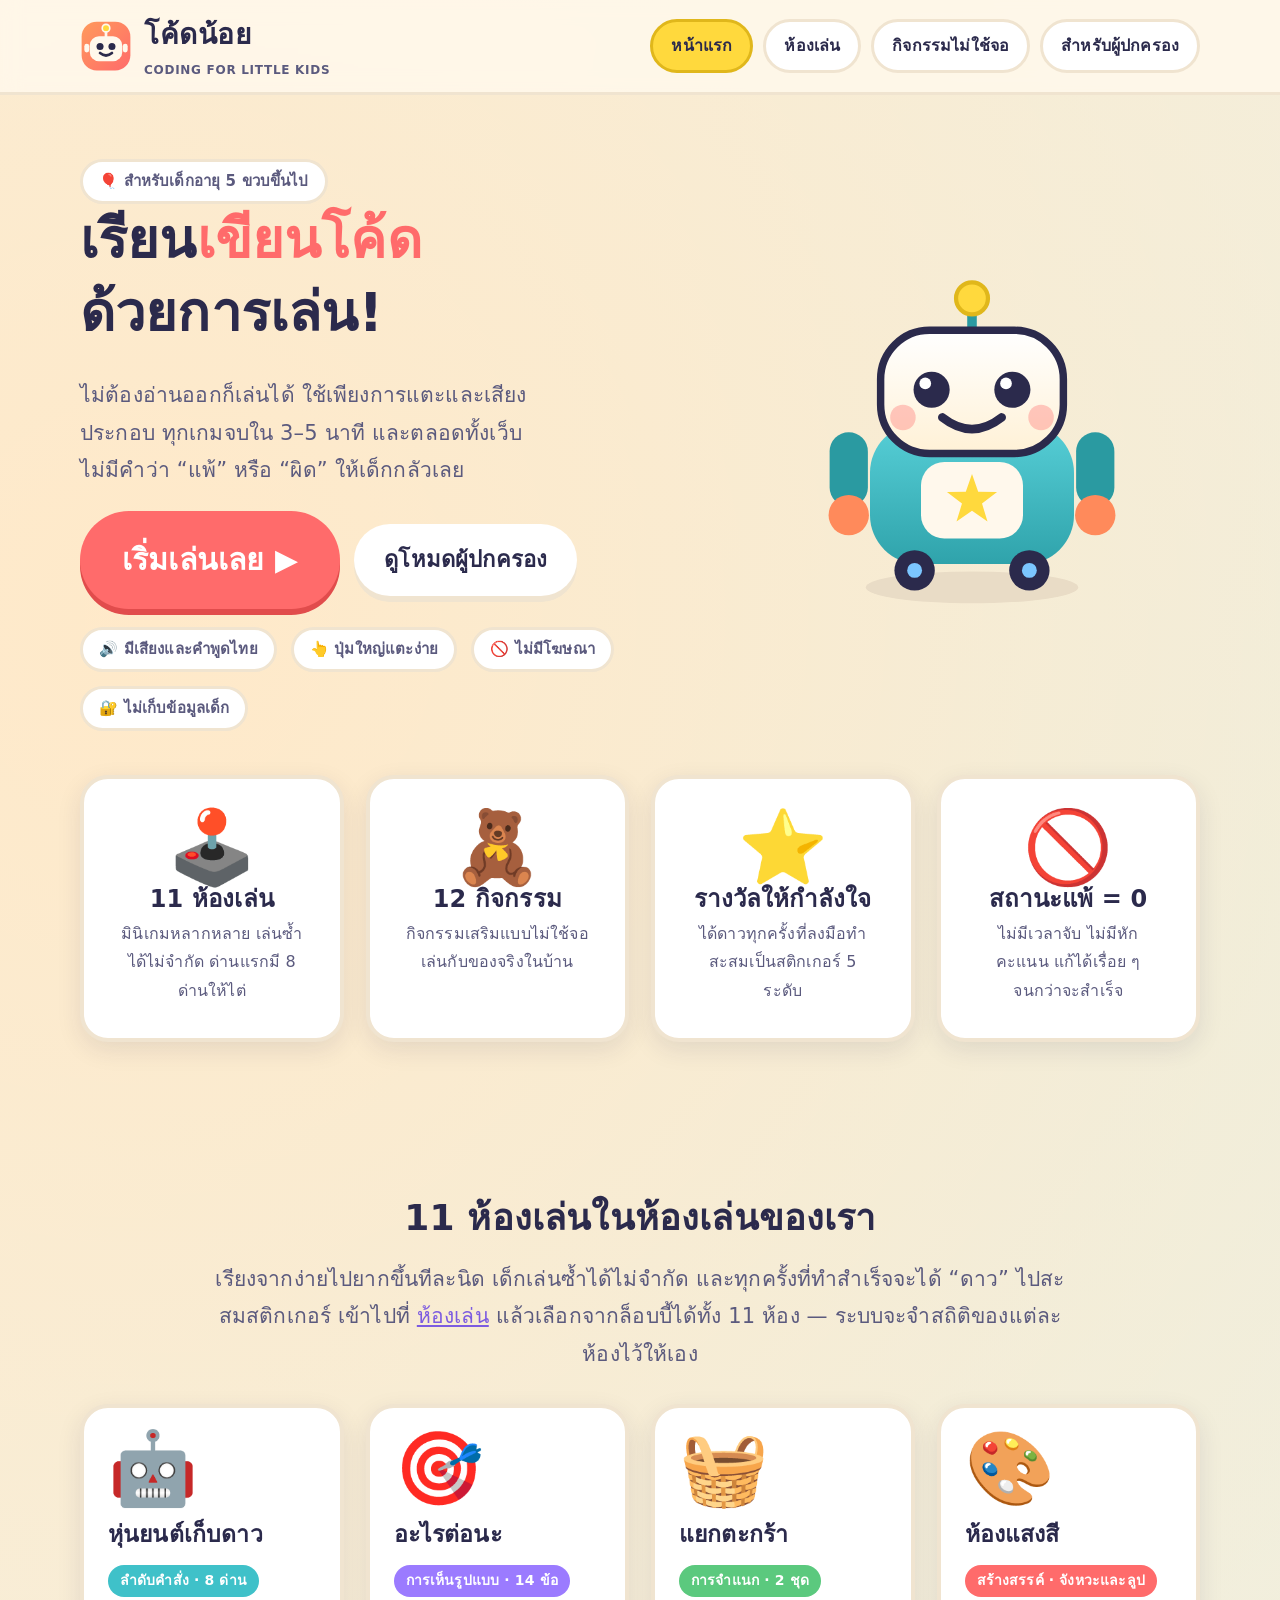
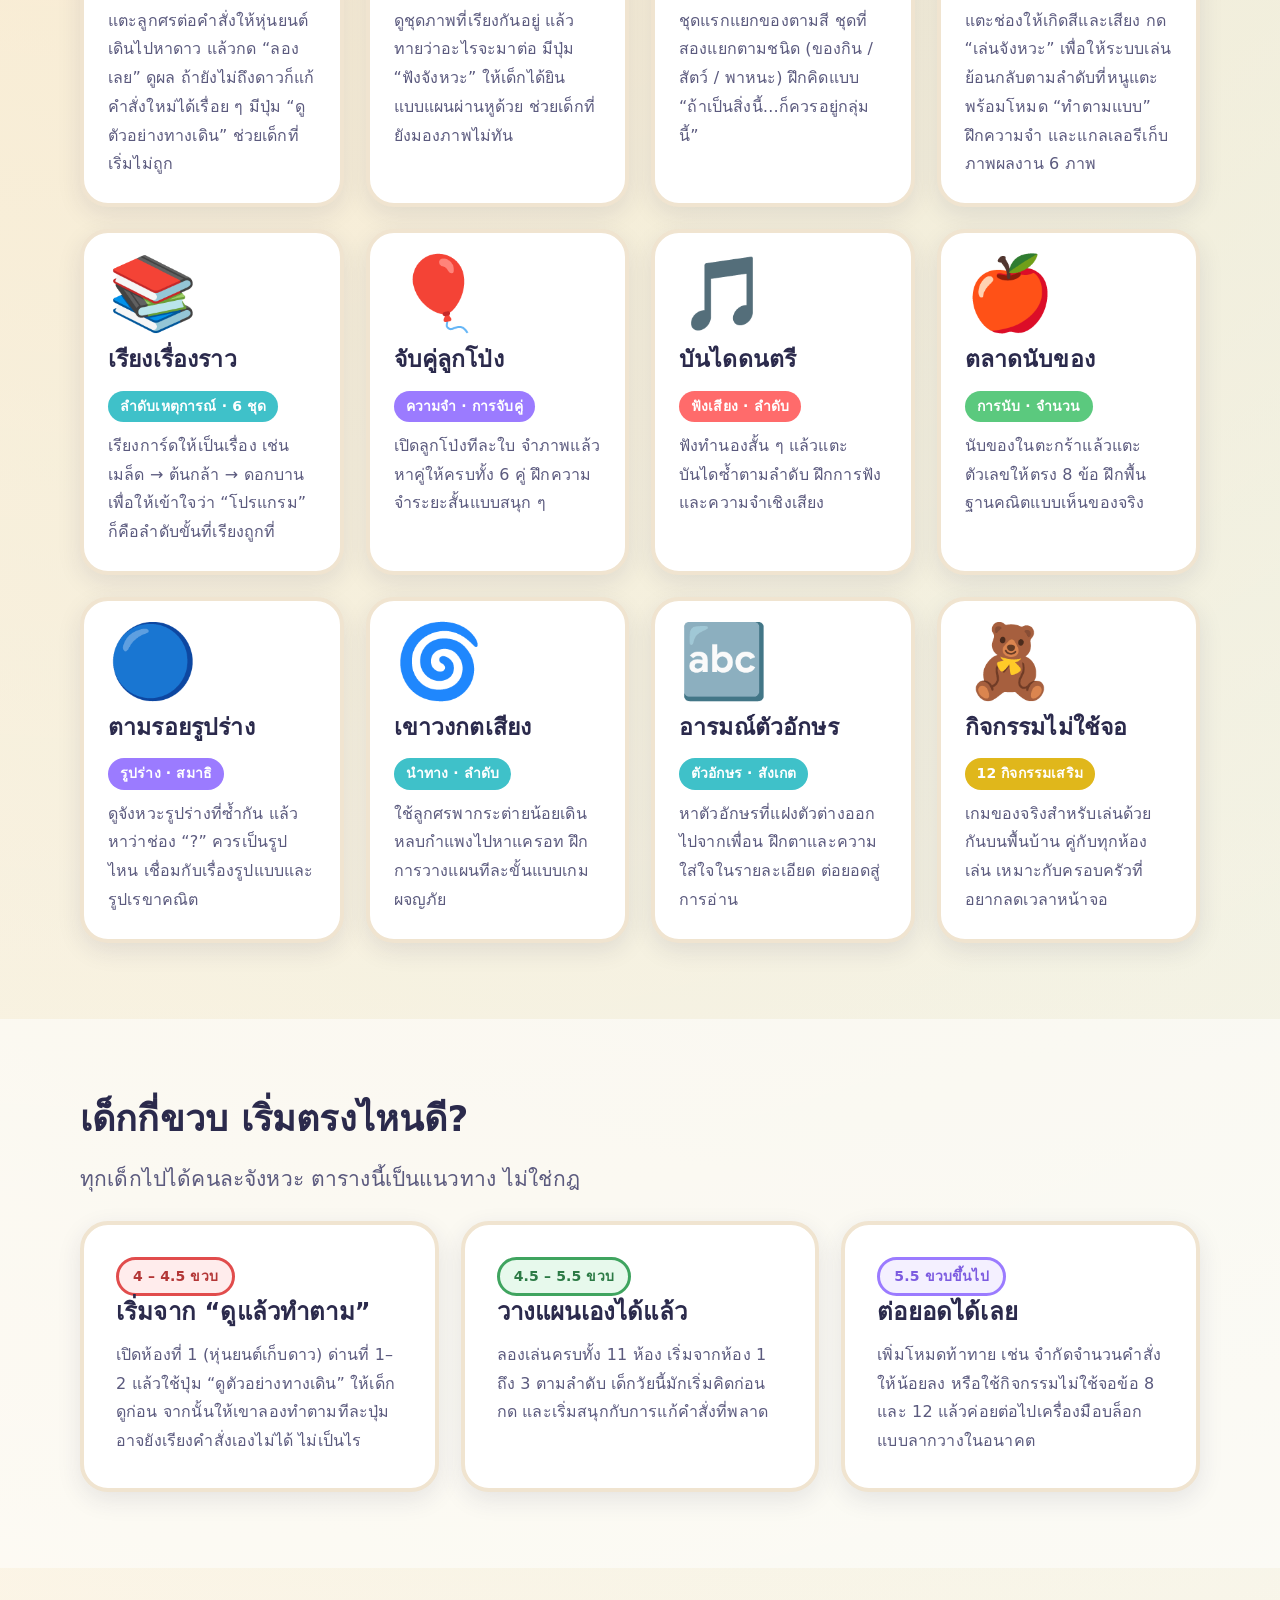
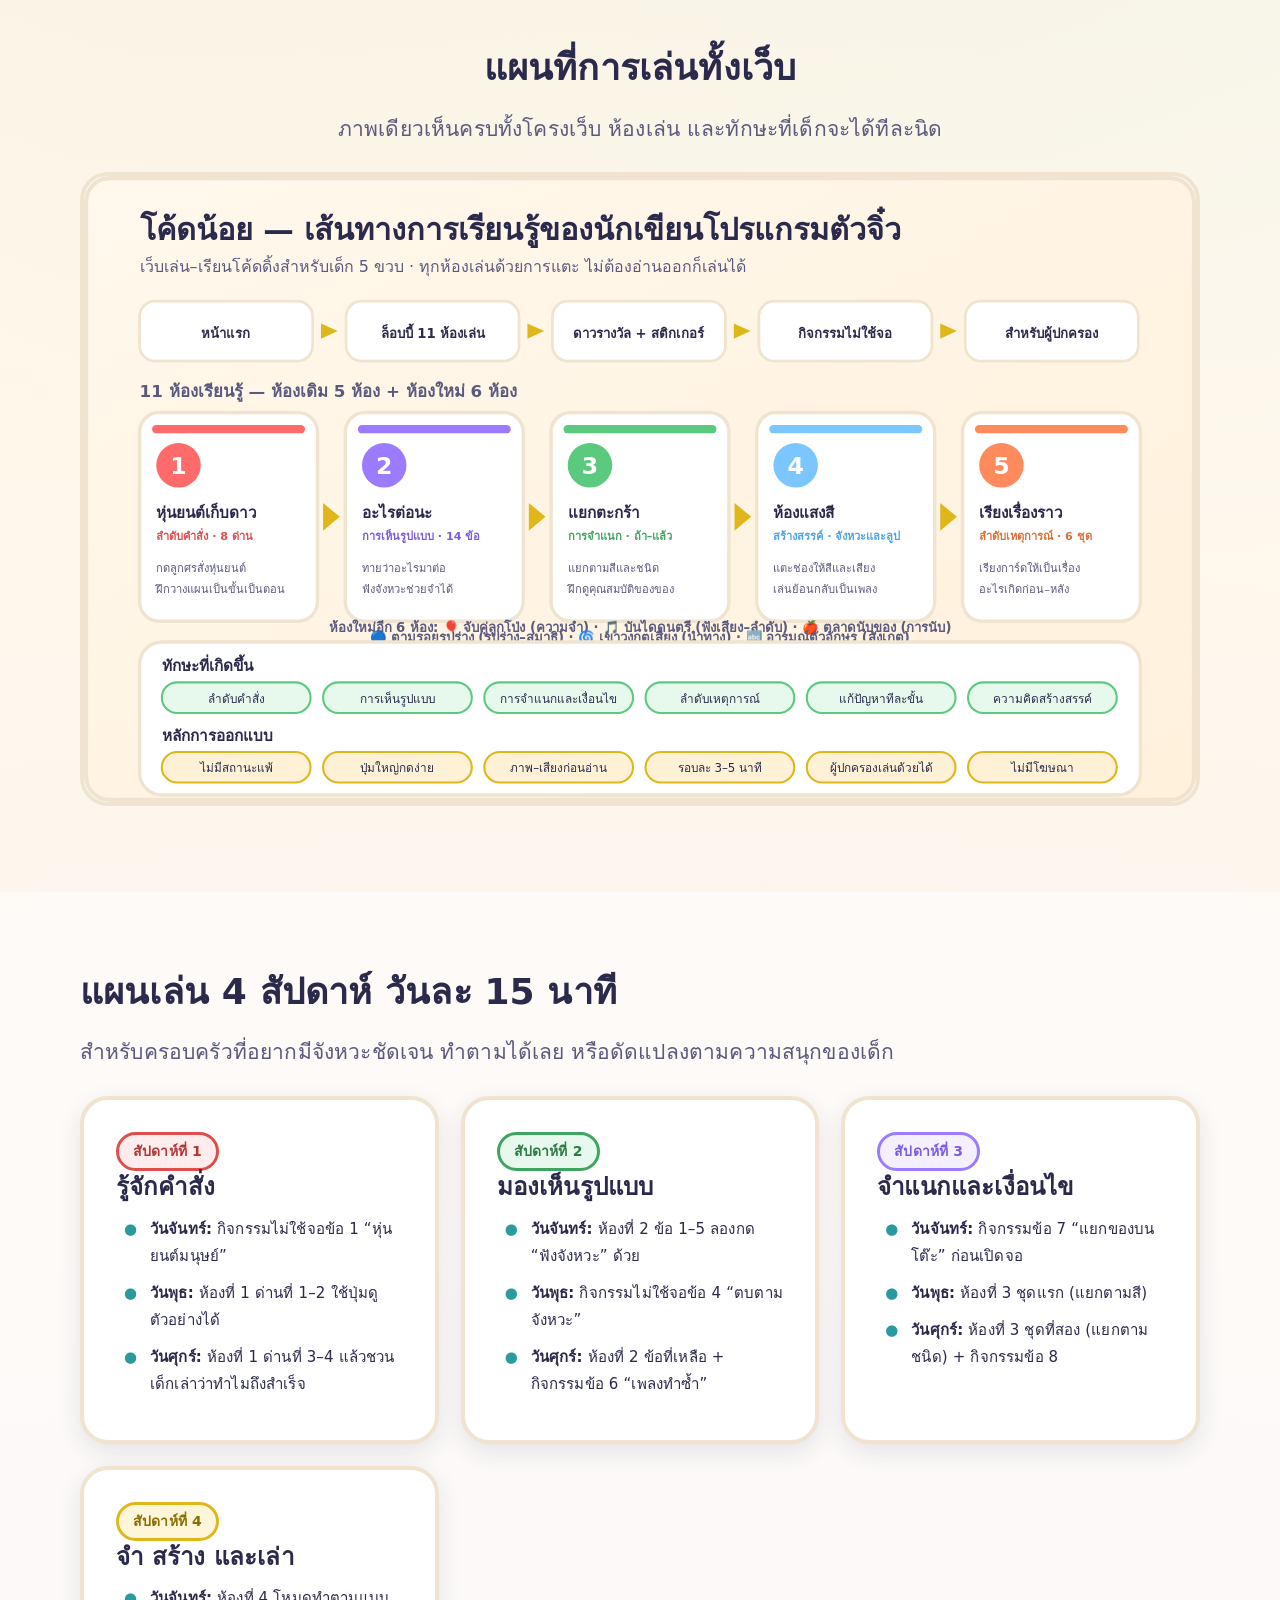
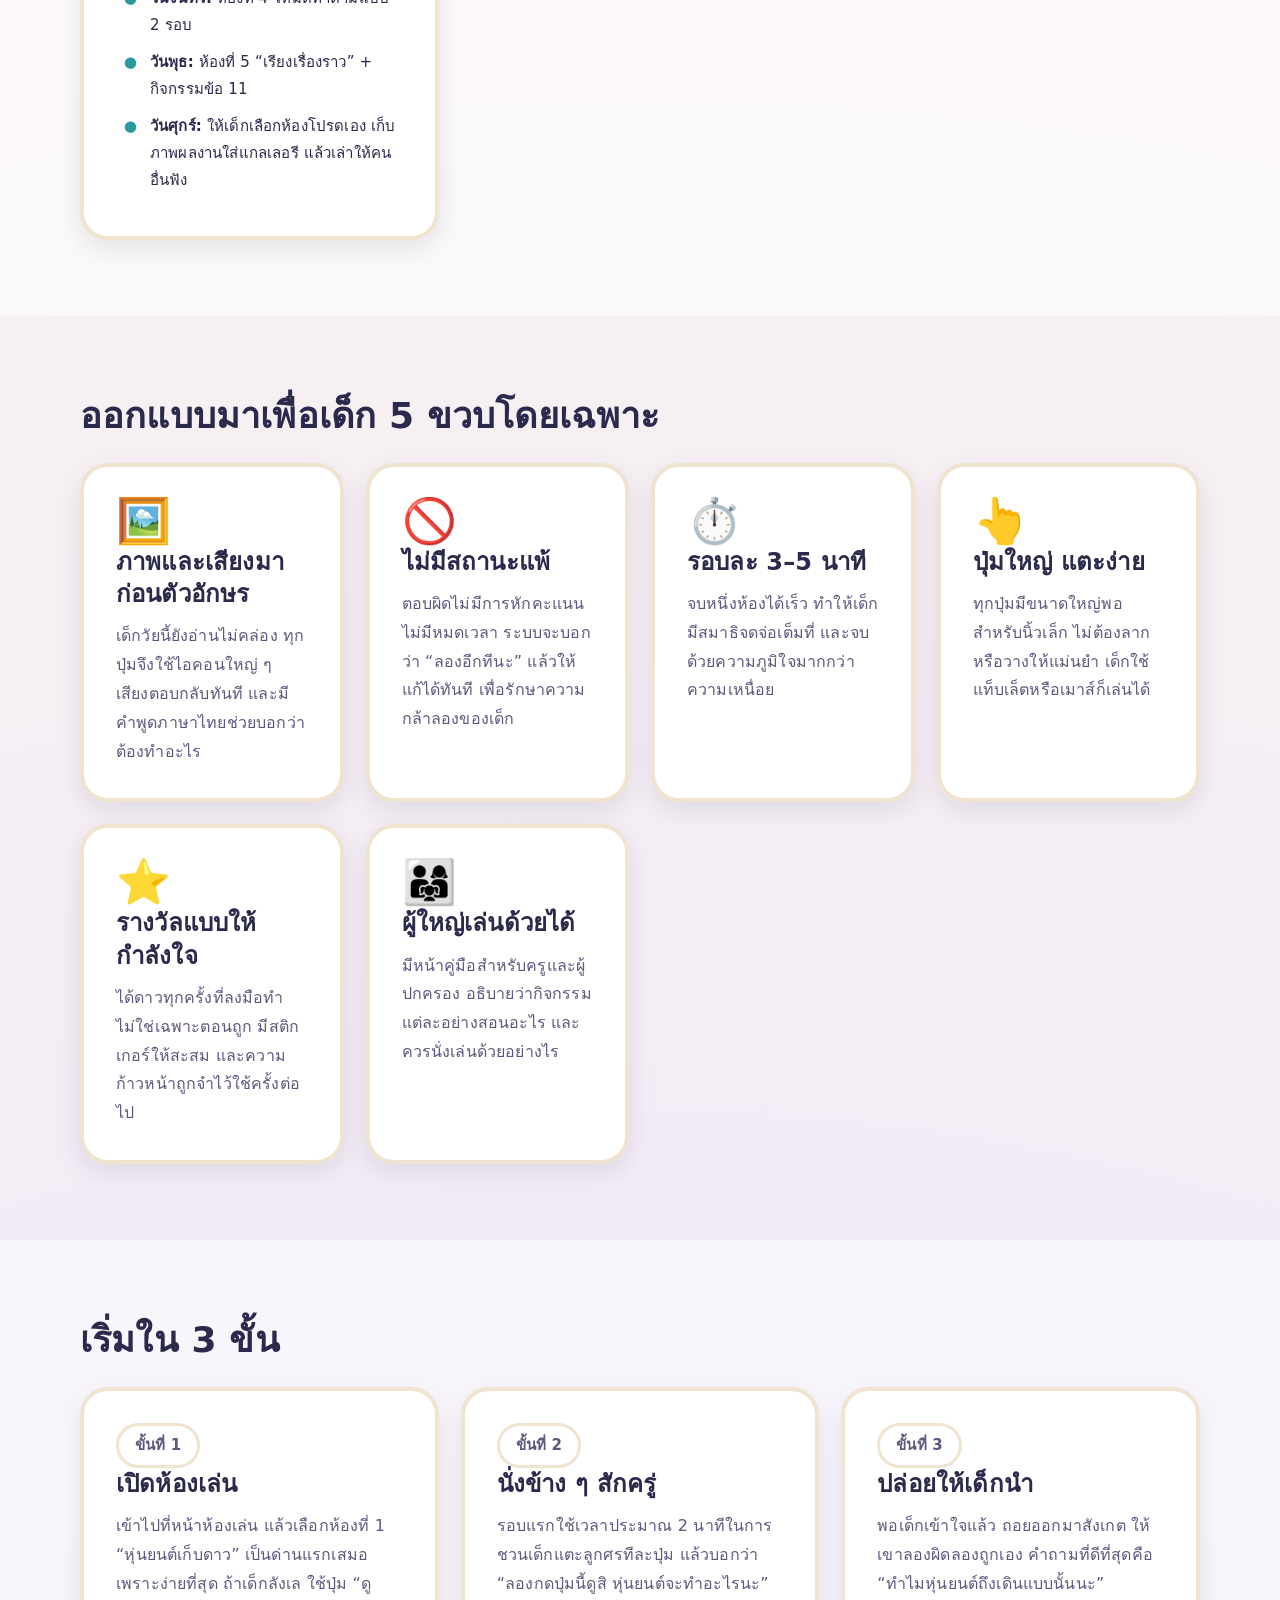
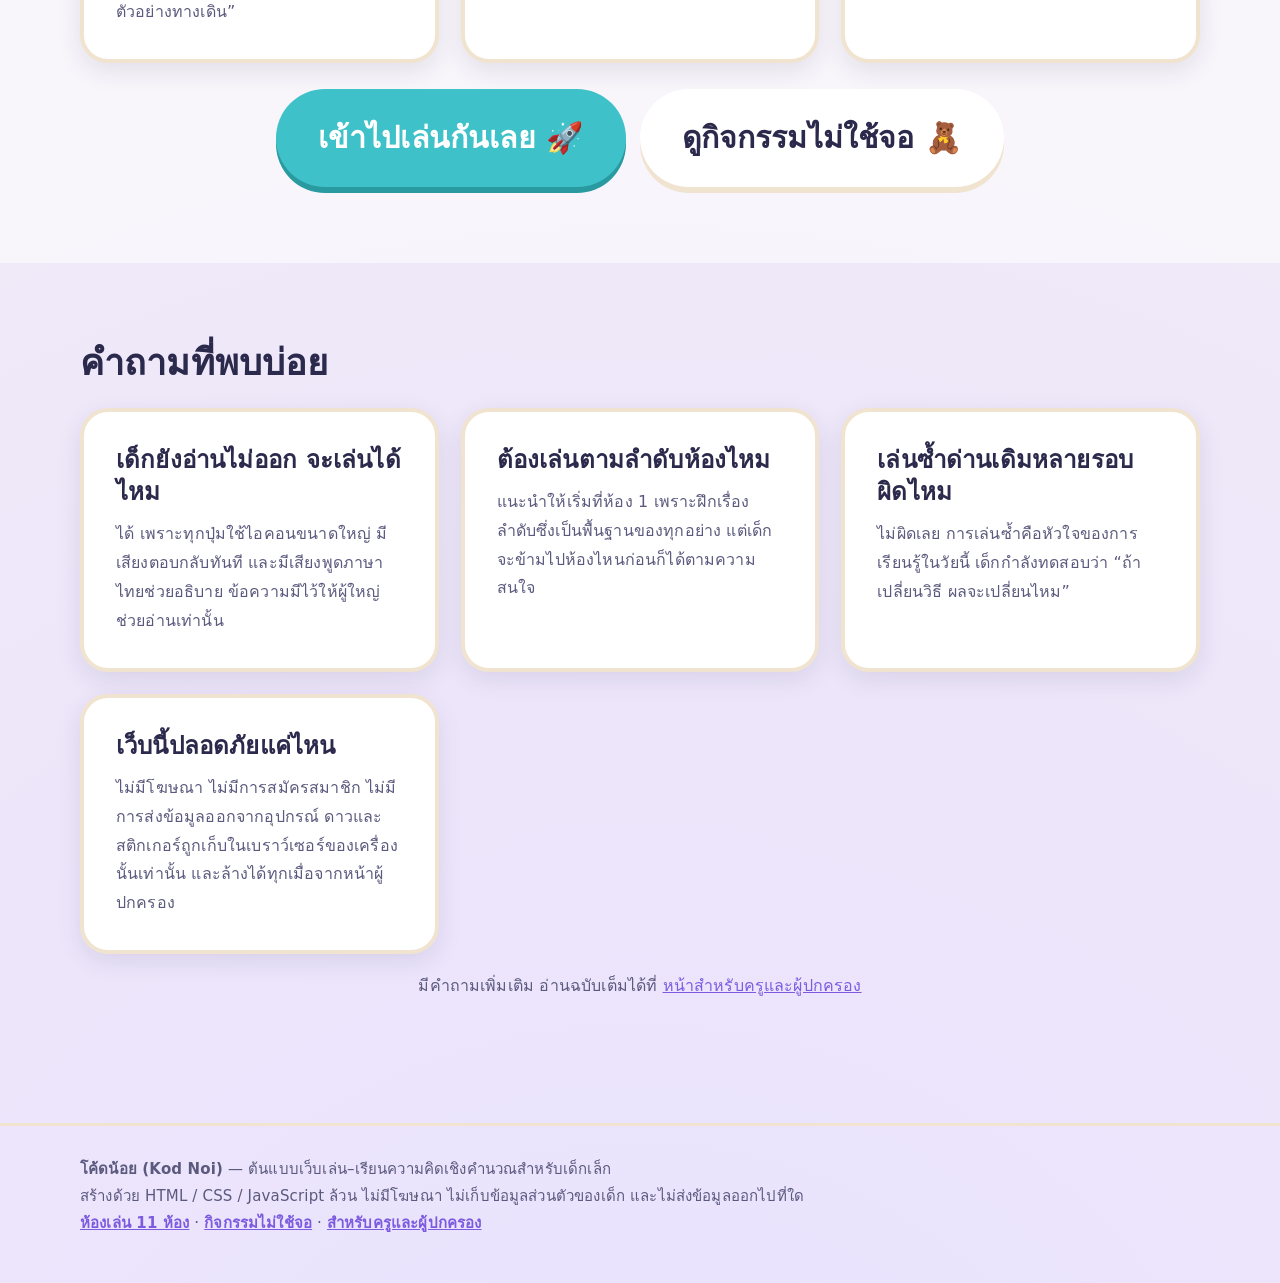
==== commit a936a2d1: "fix: ตรวจเนื้อหาทั้งเว็บ แก้จำนวนห้องให้ตรง (5→11) รวมศัพท์ 'สถานี'→'ห้อง' แก้ชื่อรูปร่าง 🟪 และเพิ่ม" ====
--- a/index.html
+++ b/index.html
@@ -4,7 +4,7 @@
 <meta charset="utf-8">
 <meta name="viewport" content="width=device-width,initial-scale=1">
 <title>โค้ดน้อย — เรียนเขียนโค้ดด้วยการเล่น สำหรับเด็ก 5 ขวบ</title>
-<meta name="description" content="เว็บเล่น–เรียนโค้ดดิ้งสำหรับเด็ก 5 ขวบ เน้นการแตะและเสียง ไม่ต้องอ่านออกก็เล่นได้ มี 5 สถานีเล่นสนุกที่สอดความรู้เรื่องลำดับคำสั่ง รูปแบบ การจำแนก ลูป และความคิดสร้างสรรค์ พร้อม 12 กิจกรรมเสริมแบบไม่ใช้จอ">
+<meta name="description" content="เว็บเล่น–เรียนโค้ดดิ้งสำหรับเด็ก 5 ขวบ เน้นการแตะและเสียง ไม่ต้องอ่านออกก็เล่นได้ มี 11 ห้องเล่นสนุกที่สอดความรู้เรื่องลำดับคำสั่ง รูปแบบ การจำแนก ลูป และความคิดสร้างสรรค์ พร้อม 12 กิจกรรมเสริมแบบไม่ใช้จอ">
 <meta name="theme-color" content="#FFF8EC">
 <link rel="icon" href="assets/img/logo.svg" type="image/svg+xml">
 <link rel="stylesheet" href="assets/css/style.css">
@@ -85,7 +85,7 @@
     </div>
   </section>
 
-  <!-- ================= 4 สถานี ================= -->
+  <!-- ================= 11 ห้องเล่น ================= -->
   <section class="section" id="stations">
     <div class="wrap">
       <h2 class="center">11 ห้องเล่นในห้องเล่นของเรา</h2>
@@ -177,7 +177,7 @@
           <span class="emo emo--lg">🧸</span>
           <b>กิจกรรมไม่ใช้จอ</b>
           <span class="skill" style="background:var(--sun-dark)">12 กิจกรรมเสริม</span>
-          <span class="muted">เกมของจริงสำหรับเล่นด้วยกันบนพื้นบ้าน คู่กับทุกสถานี เหมาะกับครอบครัวที่อยากลดเวลาหน้าจอ</span>
+          <span class="muted">เกมของจริงสำหรับเล่นด้วยกันบนพื้นบ้าน คู่กับทุกห้องเล่น เหมาะกับครอบครัวที่อยากลดเวลาหน้าจอ</span>
         </a>
       </div>
     </div>
@@ -193,7 +193,7 @@
           <span class="badge badge--coral">4 – 4.5 ขวบ</span>
           <h3>เริ่มจาก “ดูแล้วทำตาม”</h3>
           <p class="muted" style="margin:0">
-            เปิดสถานี 1 ด่านที่ 1–2 แล้วใช้ปุ่ม “ดูตัวอย่างทางเดิน” ให้เด็กดูก่อน
+            เปิดห้องที่ 1 (หุ่นยนต์เก็บดาว) ด่านที่ 1–2 แล้วใช้ปุ่ม “ดูตัวอย่างทางเดิน” ให้เด็กดูก่อน
             จากนั้นให้เขาลองทำตามทีละปุ่ม อาจยังเรียงคำสั่งเองไม่ได้ ไม่เป็นไร
           </p>
         </div>
@@ -201,7 +201,7 @@
           <span class="badge badge--leaf">4.5 – 5.5 ขวบ</span>
           <h3>วางแผนเองได้แล้ว</h3>
           <p class="muted" style="margin:0">
-            ลองเล่นครบทั้ง 5 สถานี เริ่มจากสถานี 1 ถึง 3 ตามลำดับ
+            ลองเล่นครบทั้ง 11 ห้อง เริ่มจากห้อง 1 ถึง 3 ตามลำดับ
             เด็กวัยนี้มักเริ่มคิดก่อนกด และเริ่มสนุกกับการแก้คำสั่งที่พลาด
           </p>
         </div>
@@ -222,10 +222,10 @@
     <div class="wrap">
       <h2 class="center">แผนที่การเล่นทั้งเว็บ</h2>
       <p class="lead center" style="max-width:62ch;margin:0 auto 24px">
-        ภาพเดียวเห็นครบทั้งโครงเว็บ สถานีเรียนรู้ และทักษะที่เด็กจะได้ทีละนิด
+        ภาพเดียวเห็นครบทั้งโครงเว็บ ห้องเล่น และทักษะที่เด็กจะได้ทีละนิด
       </p>
       <img class="pathimg" src="assets/img/how-it-works.svg"
-           alt="แผนภาพแสดงโครงสร้างเว็บโค้ดน้อย ประกอบด้วยหน้าแรก ห้องเล่น ระบบดาวรางวัล และหน้าผู้ปกครอง พร้อมสถานีเรียนรู้และทักษะที่เด็กจะได้รับ">
+           alt="แผนภาพแสดงโครงสร้างเว็บโค้ดน้อย ประกอบด้วยหน้าแรก ห้องเล่น ระบบดาวรางวัล และหน้าผู้ปกครอง พร้อมห้องเล่นและทักษะที่เด็กจะได้รับ">
     </div>
   </section>
 
@@ -240,17 +240,17 @@
           <h3>รู้จักคำสั่ง</h3>
           <ul class="clean" style="font-size:15px;margin:0">
             <li><b>วันจันทร์:</b> กิจกรรมไม่ใช้จอข้อ 1 “หุ่นยนต์มนุษย์”</li>
-            <li><b>วันพุธ:</b> สถานี 1 ด่านที่ 1–2 ใช้ปุ่มดูตัวอย่างได้</li>
-            <li><b>วันศุกร์:</b> สถานี 1 ด่านที่ 3–4 แล้วชวนเด็กเล่าว่าทำไมถึงสำเร็จ</li>
+            <li><b>วันพุธ:</b> ห้องที่ 1 ด่านที่ 1–2 ใช้ปุ่มดูตัวอย่างได้</li>
+            <li><b>วันศุกร์:</b> ห้องที่ 1 ด่านที่ 3–4 แล้วชวนเด็กเล่าว่าทำไมถึงสำเร็จ</li>
           </ul>
         </div>
         <div class="card">
           <span class="badge badge--leaf">สัปดาห์ที่ 2</span>
           <h3>มองเห็นรูปแบบ</h3>
           <ul class="clean" style="font-size:15px;margin:0">
-            <li><b>วันจันทร์:</b> สถานี 2 ข้อ 1–5 ลองกด “ฟังจังหวะ” ด้วย</li>
+            <li><b>วันจันทร์:</b> ห้องที่ 2 ข้อ 1–5 ลองกด “ฟังจังหวะ” ด้วย</li>
             <li><b>วันพุธ:</b> กิจกรรมไม่ใช้จอข้อ 4 “ตบตามจังหวะ”</li>
-            <li><b>วันศุกร์:</b> สถานี 2 ข้อที่เหลือ + กิจกรรมข้อ 6 “เพลงทำซ้ำ”</li>
+            <li><b>วันศุกร์:</b> ห้องที่ 2 ข้อที่เหลือ + กิจกรรมข้อ 6 “เพลงทำซ้ำ”</li>
           </ul>
         </div>
         <div class="card">
@@ -258,17 +258,17 @@
           <h3>จำแนกและเงื่อนไข</h3>
           <ul class="clean" style="font-size:15px;margin:0">
             <li><b>วันจันทร์:</b> กิจกรรมข้อ 7 “แยกของบนโต๊ะ” ก่อนเปิดจอ</li>
-            <li><b>วันพุธ:</b> สถานี 3 ชุดแรก (แยกตามสี)</li>
-            <li><b>วันศุกร์:</b> สถานี 3 ชุดที่สอง (แยกตามชนิด) + กิจกรรมข้อ 8</li>
+            <li><b>วันพุธ:</b> ห้องที่ 3 ชุดแรก (แยกตามสี)</li>
+            <li><b>วันศุกร์:</b> ห้องที่ 3 ชุดที่สอง (แยกตามชนิด) + กิจกรรมข้อ 8</li>
           </ul>
         </div>
         <div class="card">
           <span class="badge badge--sun">สัปดาห์ที่ 4</span>
           <h3>จำ สร้าง และเล่า</h3>
           <ul class="clean" style="font-size:15px;margin:0">
-            <li><b>วันจันทร์:</b> สถานี 4 โหมดทำตามแบบ 2 รอบ</li>
-            <li><b>วันพุธ:</b> สถานี 5 “เรียงเรื่องราว” + กิจกรรมข้อ 11</li>
-            <li><b>วันศุกร์:</b> ให้เด็กเลือกสถานีโปรดเอง เก็บภาพผลงานใส่แกลเลอรี แล้วเล่าให้คนอื่นฟัง</li>
+            <li><b>วันจันทร์:</b> ห้องที่ 4 โหมดทำตามแบบ 2 รอบ</li>
+            <li><b>วันพุธ:</b> ห้องที่ 5 “เรียงเรื่องราว” + กิจกรรมข้อ 11</li>
+            <li><b>วันศุกร์:</b> ให้เด็กเลือกห้องโปรดเอง เก็บภาพผลงานใส่แกลเลอรี แล้วเล่าให้คนอื่นฟัง</li>
           </ul>
         </div>
       </div>
@@ -293,7 +293,7 @@
         <div class="card">
           <span class="emo">⏱️</span>
           <h3>รอบละ 3–5 นาที</h3>
-          <p class="muted" style="margin:0">จบหนึ่งสถานีได้เร็ว ทำให้เด็กมีสมาธิจดจ่อเต็มที่ และจบด้วยความภูมิใจมากกว่าความเหนื่อย</p>
+          <p class="muted" style="margin:0">จบหนึ่งห้องได้เร็ว ทำให้เด็กมีสมาธิจดจ่อเต็มที่ และจบด้วยความภูมิใจมากกว่าความเหนื่อย</p>
         </div>
         <div class="card">
           <span class="emo">👆</span>
@@ -322,7 +322,7 @@
         <div class="card">
           <span class="pill">ขั้นที่ 1</span>
           <h3>เปิดห้องเล่น</h3>
-          <p class="muted" style="margin:0">เข้าไปที่หน้าห้องเล่น แล้วเลือกสถานีที่ 1 “หุ่นยนต์เก็บดาว” เป็นด่านแรกเสมอ เพราะง่ายที่สุด ถ้าเด็กลังเล ใช้ปุ่ม “ดูตัวอย่างทางเดิน”</p>
+          <p class="muted" style="margin:0">เข้าไปที่หน้าห้องเล่น แล้วเลือกห้องที่ 1 “หุ่นยนต์เก็บดาว” เป็นด่านแรกเสมอ เพราะง่ายที่สุด ถ้าเด็กลังเล ใช้ปุ่ม “ดูตัวอย่างทางเดิน”</p>
         </div>
         <div class="card">
           <span class="pill">ขั้นที่ 2</span>
@@ -352,8 +352,8 @@
           <p class="muted" style="margin:0">ได้ เพราะทุกปุ่มใช้ไอคอนขนาดใหญ่ มีเสียงตอบกลับทันที และมีเสียงพูดภาษาไทยช่วยอธิบาย ข้อความมีไว้ให้ผู้ใหญ่ช่วยอ่านเท่านั้น</p>
         </div>
         <div class="card">
-          <h3>ต้องเล่นตามลำดับสถานีไหม</h3>
-          <p class="muted" style="margin:0">แนะนำให้เริ่มที่สถานี 1 เพราะฝึกเรื่องลำดับซึ่งเป็นพื้นฐานของทุกอย่าง แต่เด็กจะข้ามไปสถานีไหนก่อนก็ได้ตามความสนใจ</p>
+          <h3>ต้องเล่นตามลำดับห้องไหม</h3>
+          <p class="muted" style="margin:0">แนะนำให้เริ่มที่ห้อง 1 เพราะฝึกเรื่องลำดับซึ่งเป็นพื้นฐานของทุกอย่าง แต่เด็กจะข้ามไปห้องไหนก่อนก็ได้ตามความสนใจ</p>
         </div>
         <div class="card">
           <h3>เล่นซ้ำด่านเดิมหลายรอบ ผิดไหม</h3>
@@ -374,7 +374,7 @@
   <div class="wrap">
     <b>โค้ดน้อย (Kod Noi)</b> — ต้นแบบเว็บเล่น–เรียนความคิดเชิงคำนวณสำหรับเด็กเล็ก
     <br>สร้างด้วย HTML / CSS / JavaScript ล้วน ไม่มีโฆษณา ไม่เก็บข้อมูลส่วนตัวของเด็ก และไม่ส่งข้อมูลออกไปที่ใด
-    <br><a href="play.html">ห้องเล่น 5 สถานี</a> · <a href="lessons.html">กิจกรรมไม่ใช้จอ</a> · <a href="parents.html">สำหรับครูและผู้ปกครอง</a>
+    <br><a href="play.html">ห้องเล่น 11 ห้อง</a> · <a href="lessons.html">กิจกรรมไม่ใช้จอ</a> · <a href="parents.html">สำหรับครูและผู้ปกครอง</a>
   </div>
 </footer>
 
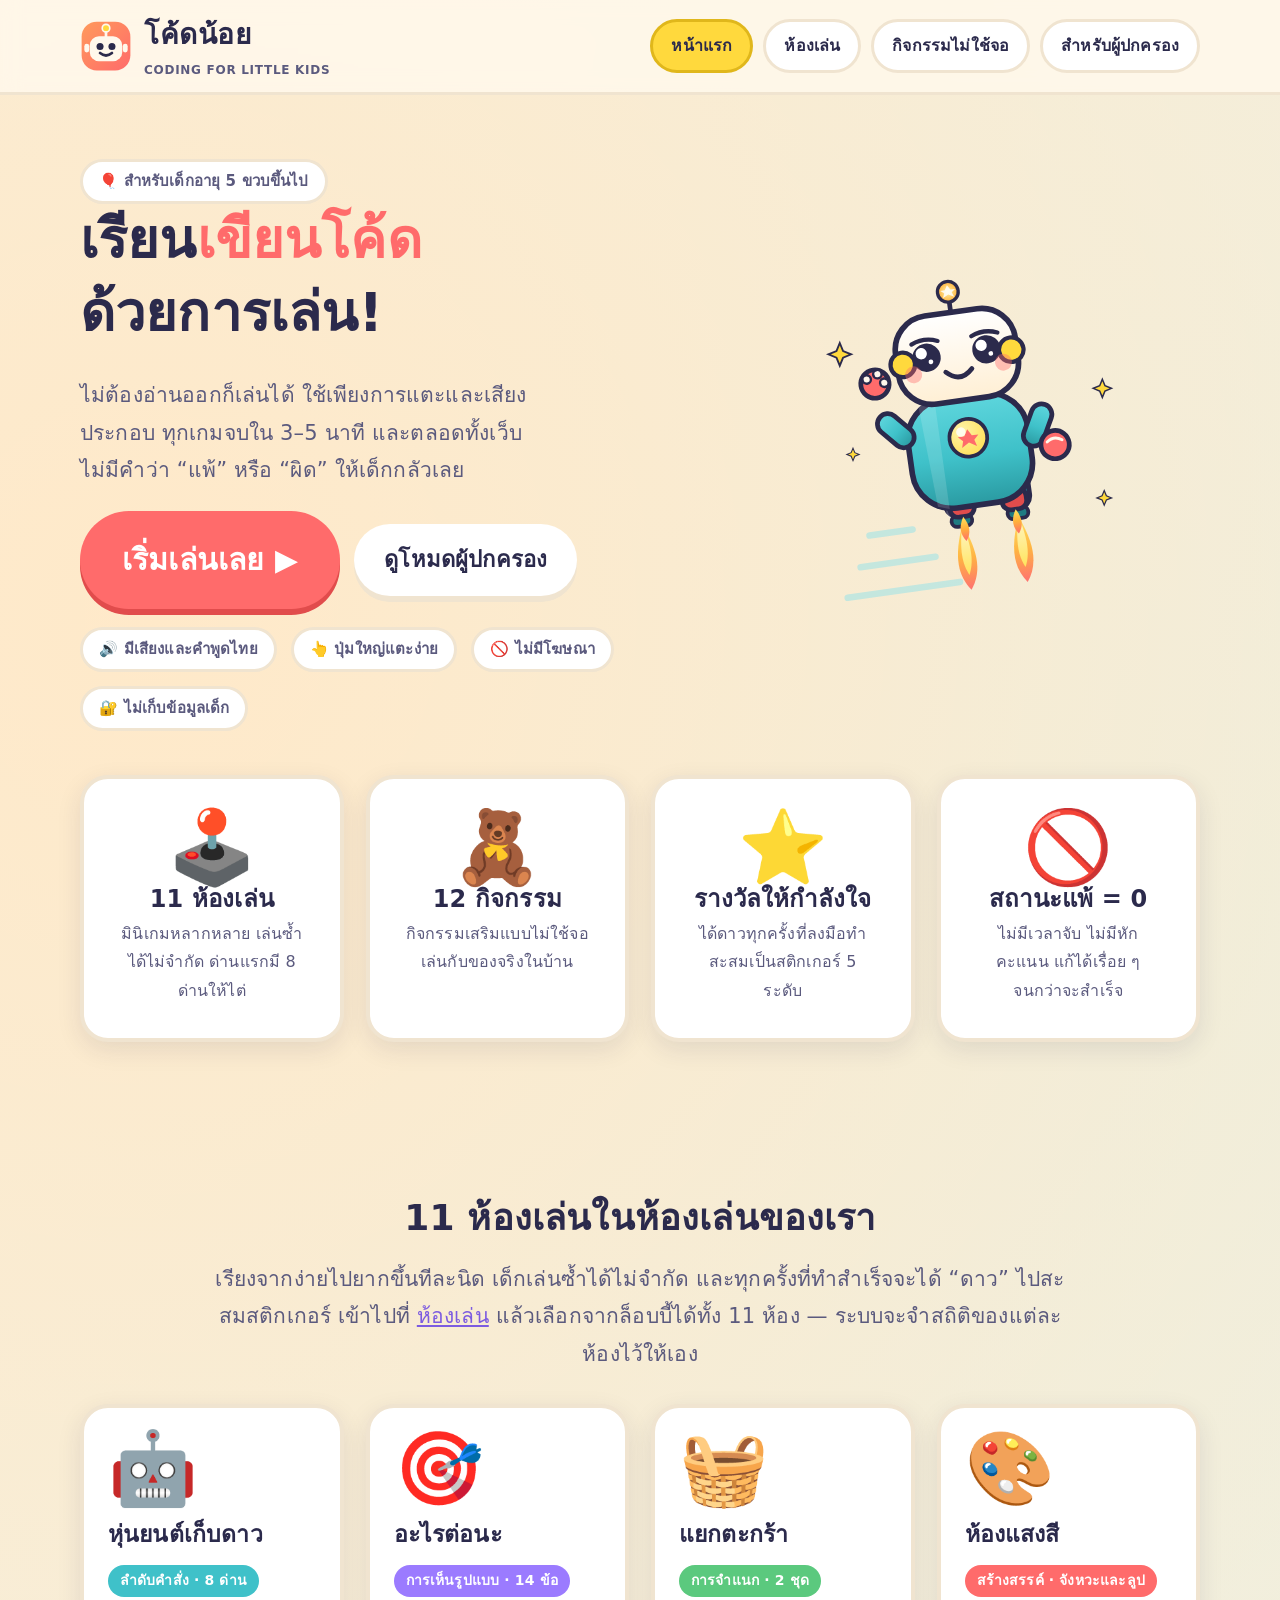
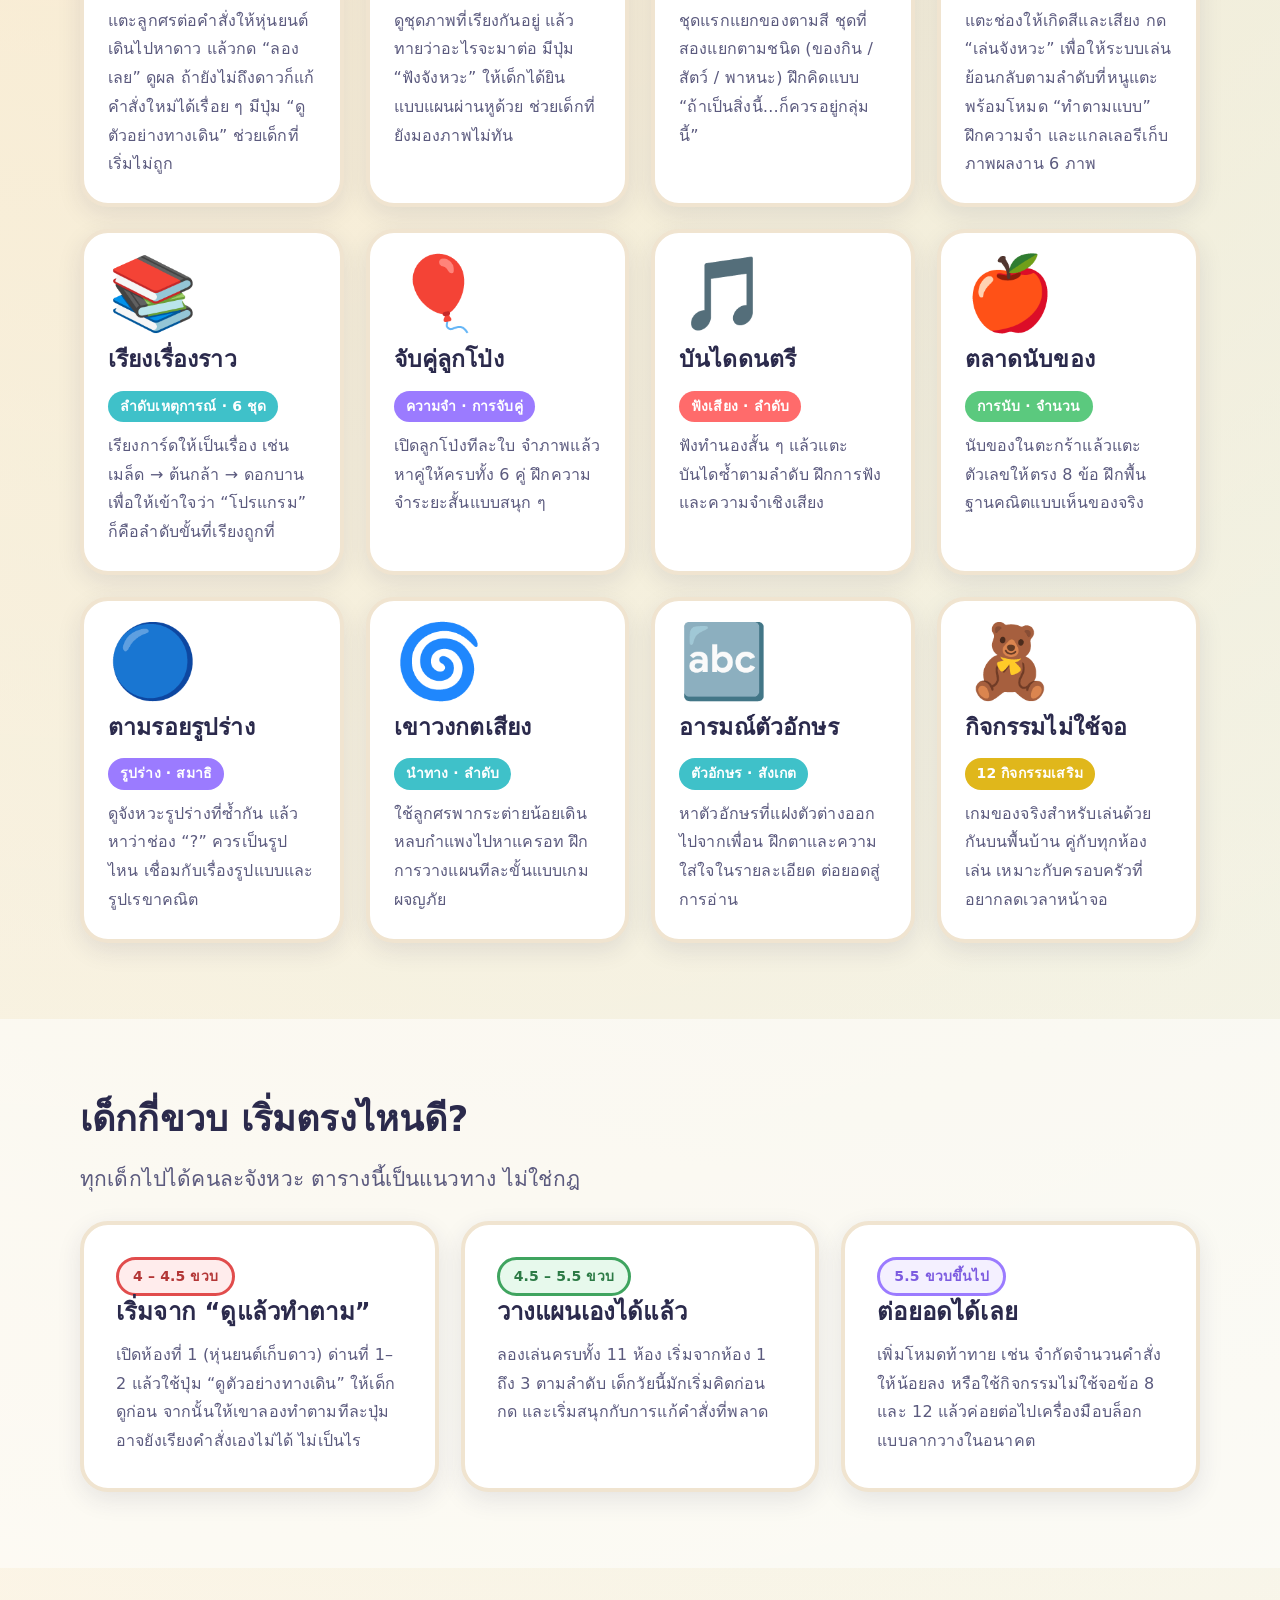
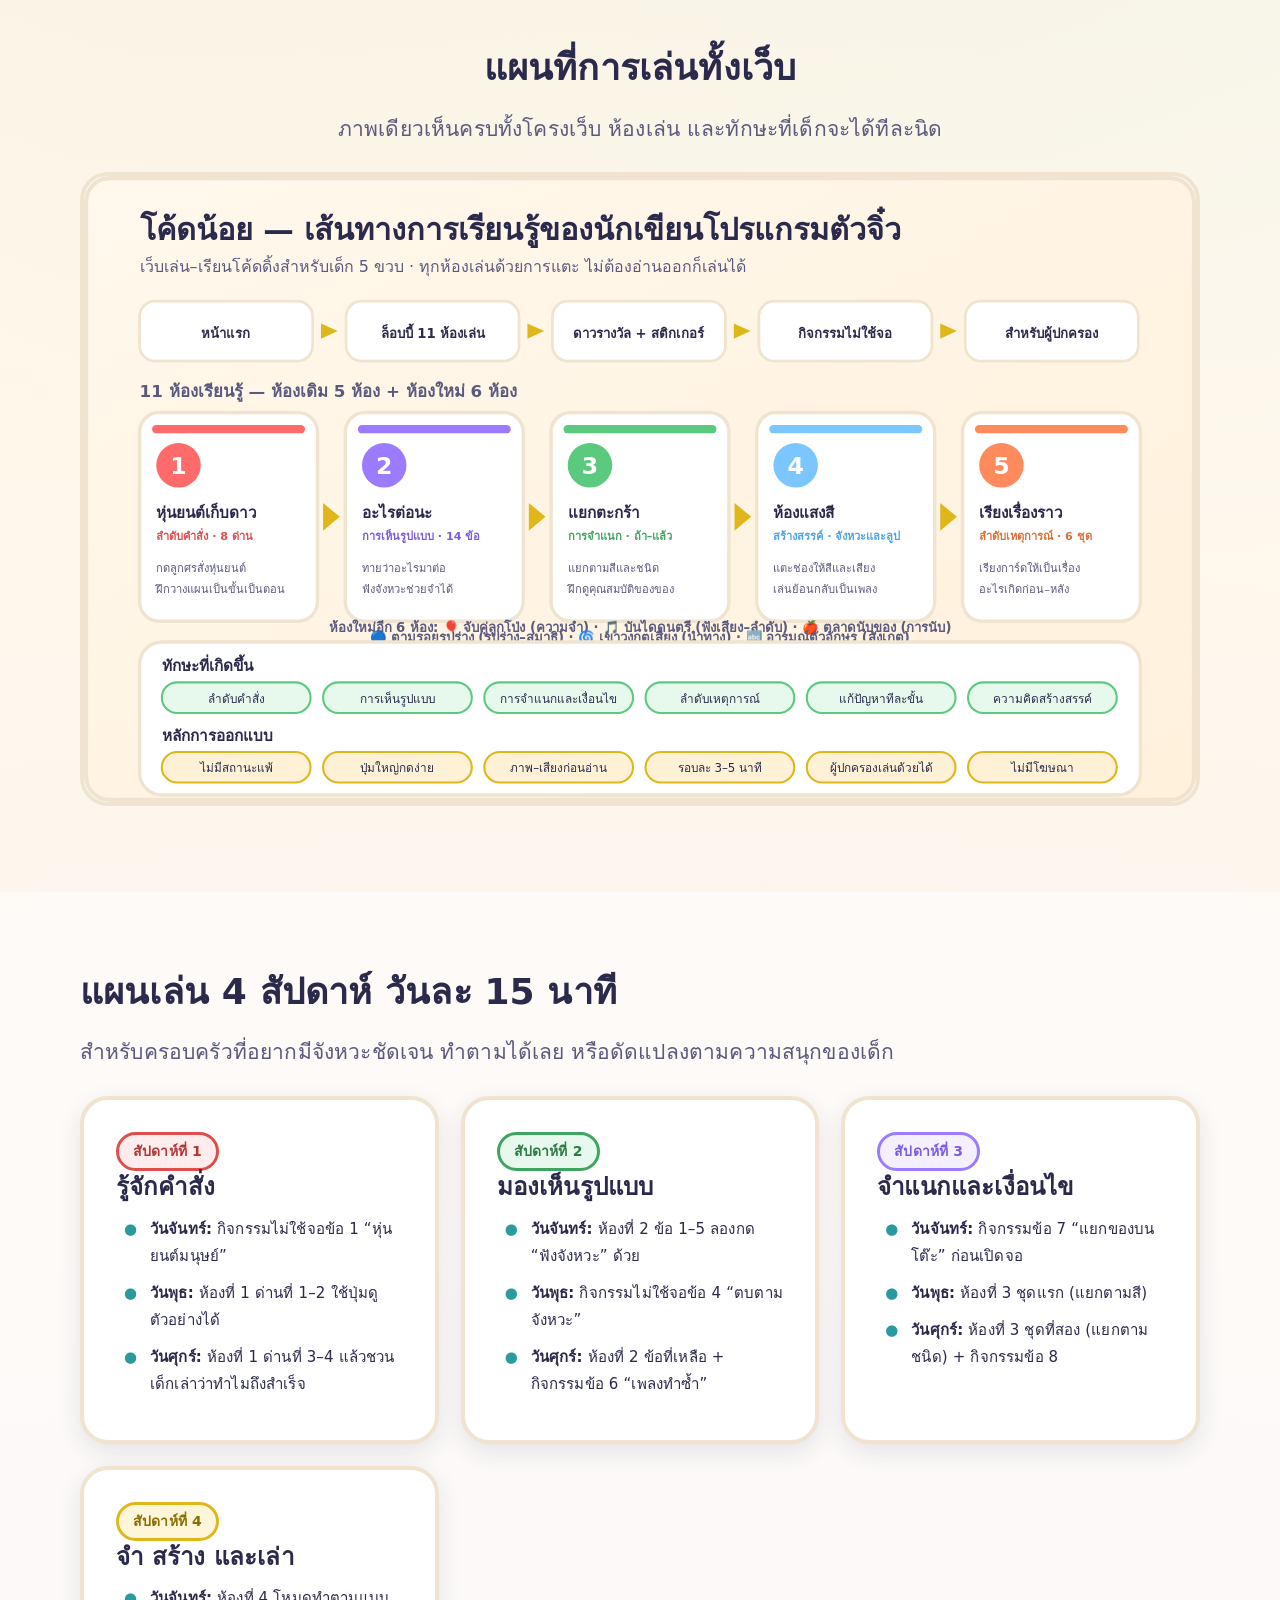
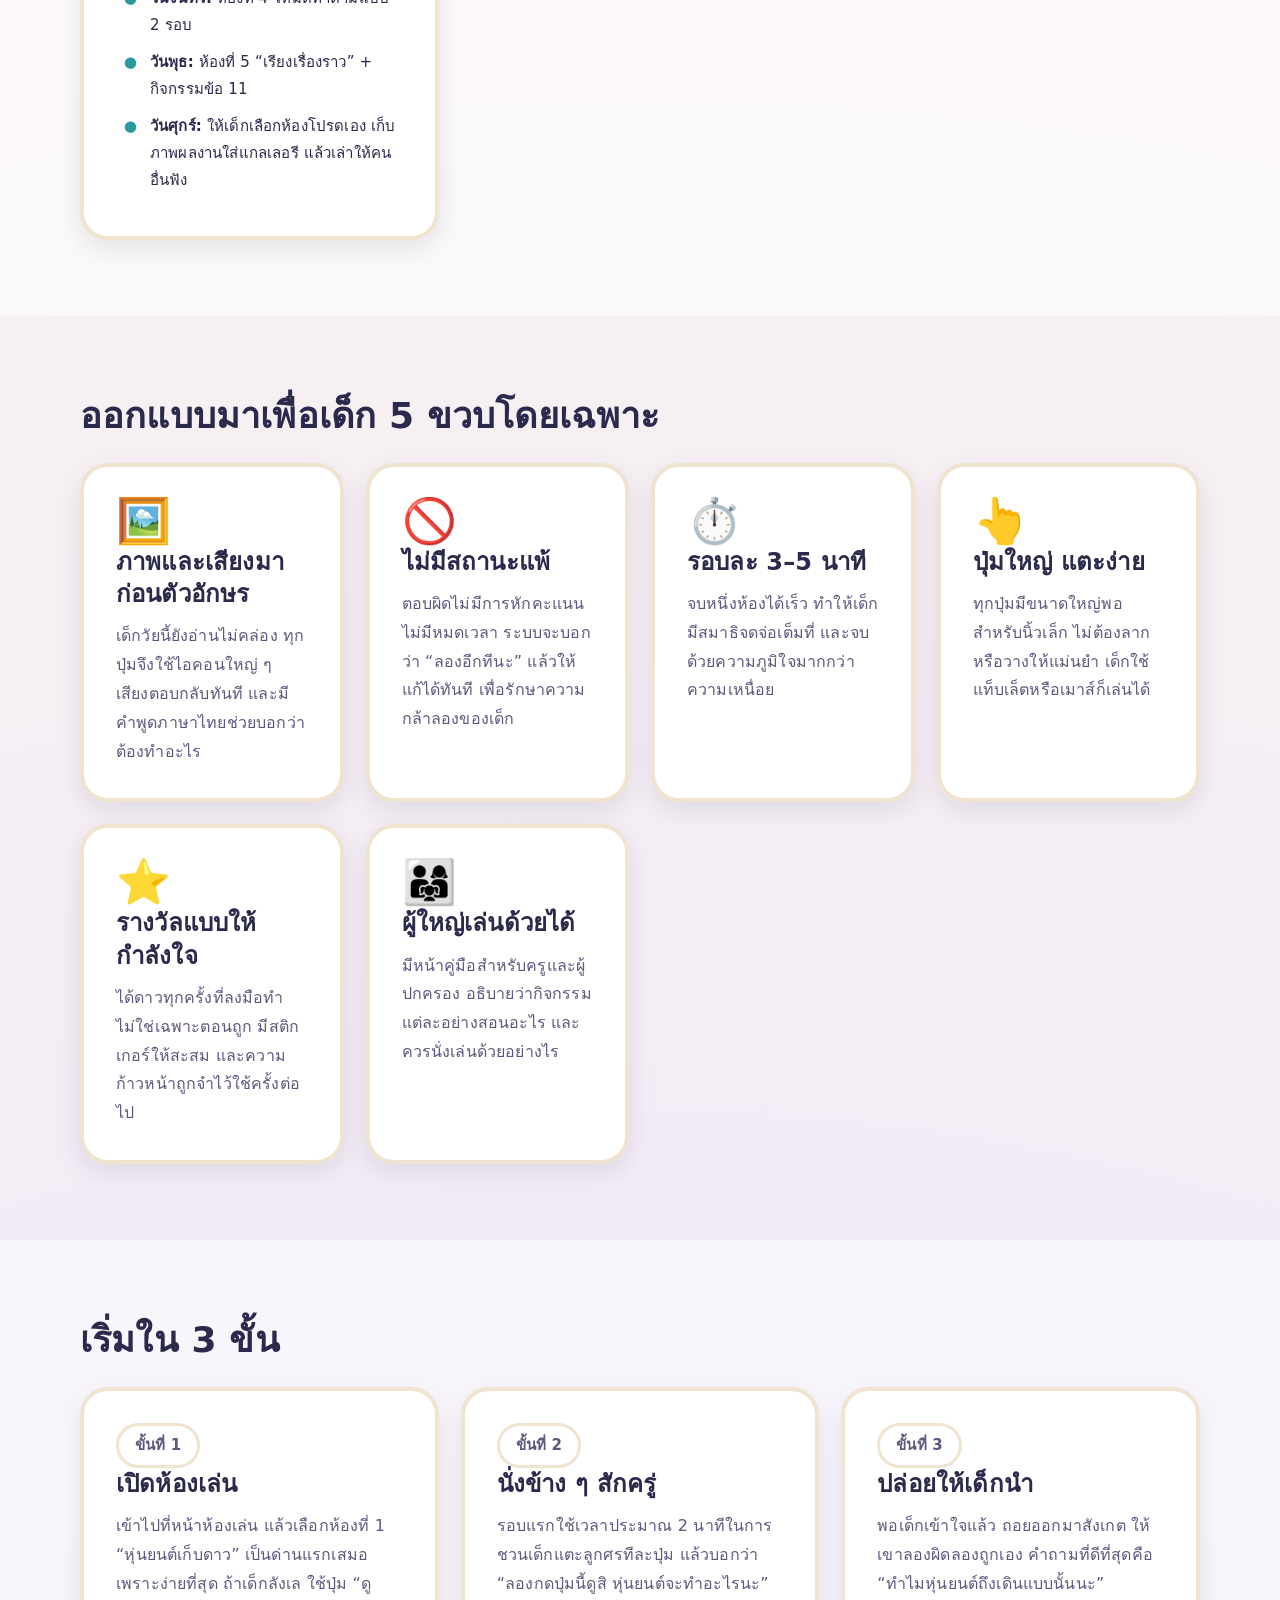
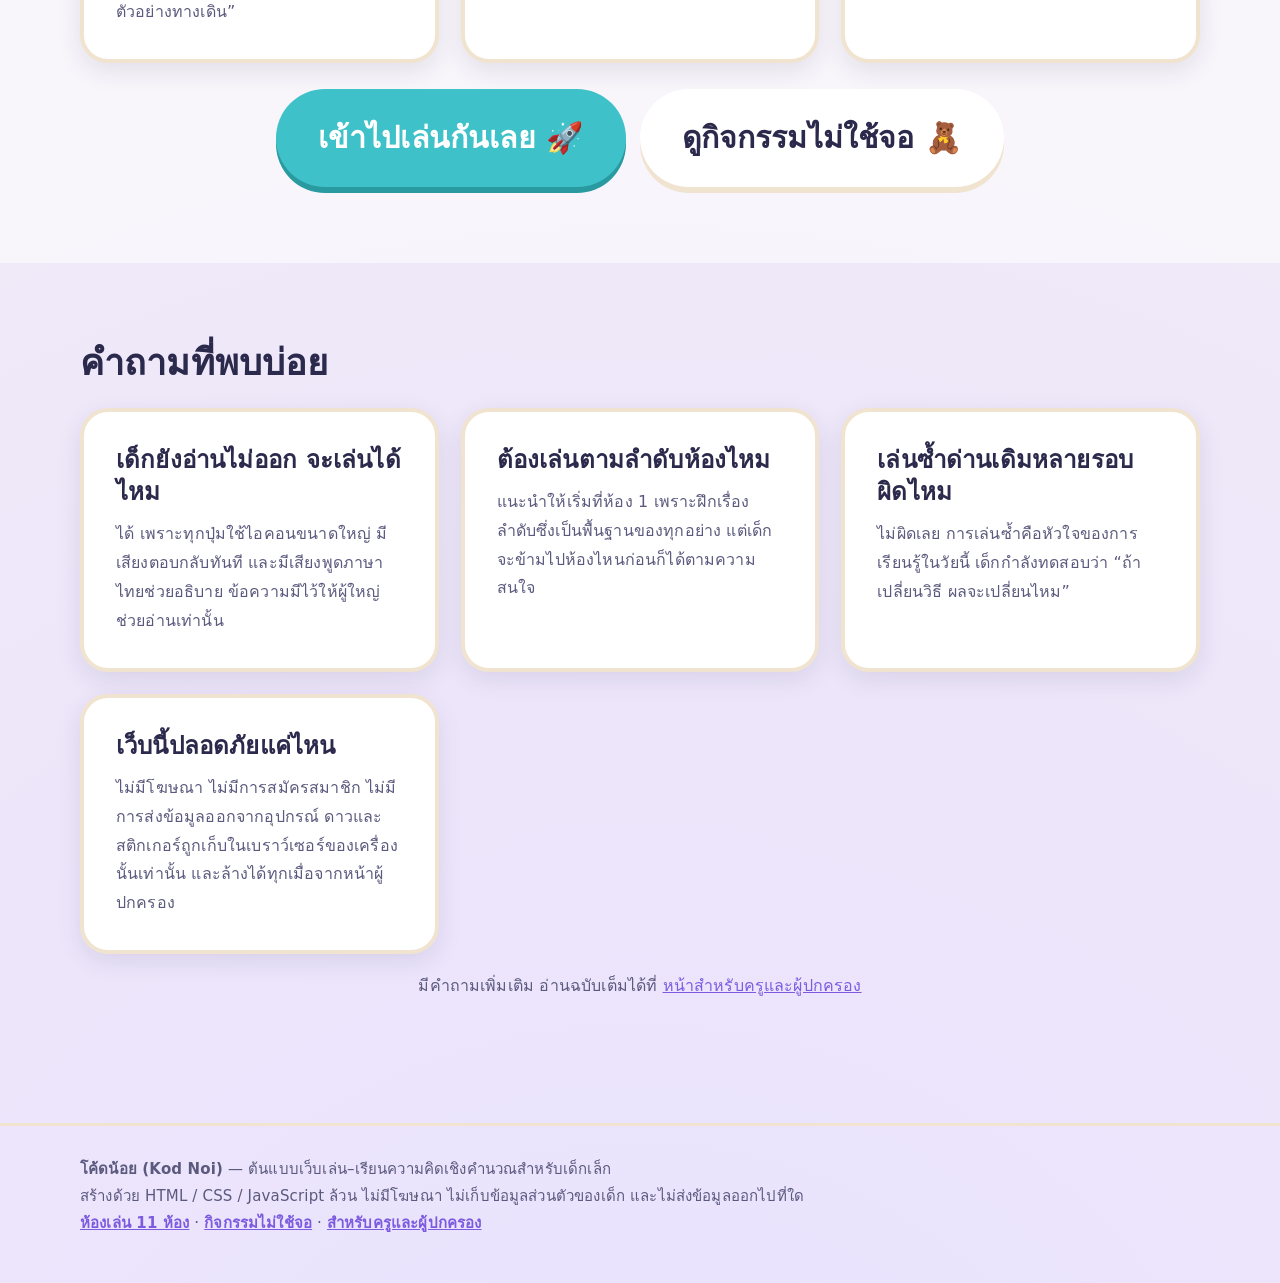
==== commit 868b3d02: "feat: มาสคอตใหม่ น้องบอทนักบินบินด้วยเจ็ตแพ็ค (โพสไดนามิก + ไล่เฉด + ประกายดาว)" ====
--- a/index.html
+++ b/index.html
@@ -54,7 +54,7 @@
         </div>
       </div>
       <div class="hero__art">
-        <img src="assets/img/mascot.svg" alt="น้องบอท เพื่อนหุ่นยนต์ของเด็ก ๆ กำลังยิ้ม">
+        <img src="assets/img/mascot.svg" alt="น้องบอท หุ่นยนต์นักบินกำลังบินด้วยเจ็ตแพ็ค พร้อมเปลวไฟและประกายดาว">
       </div>
     </div>
   </section>
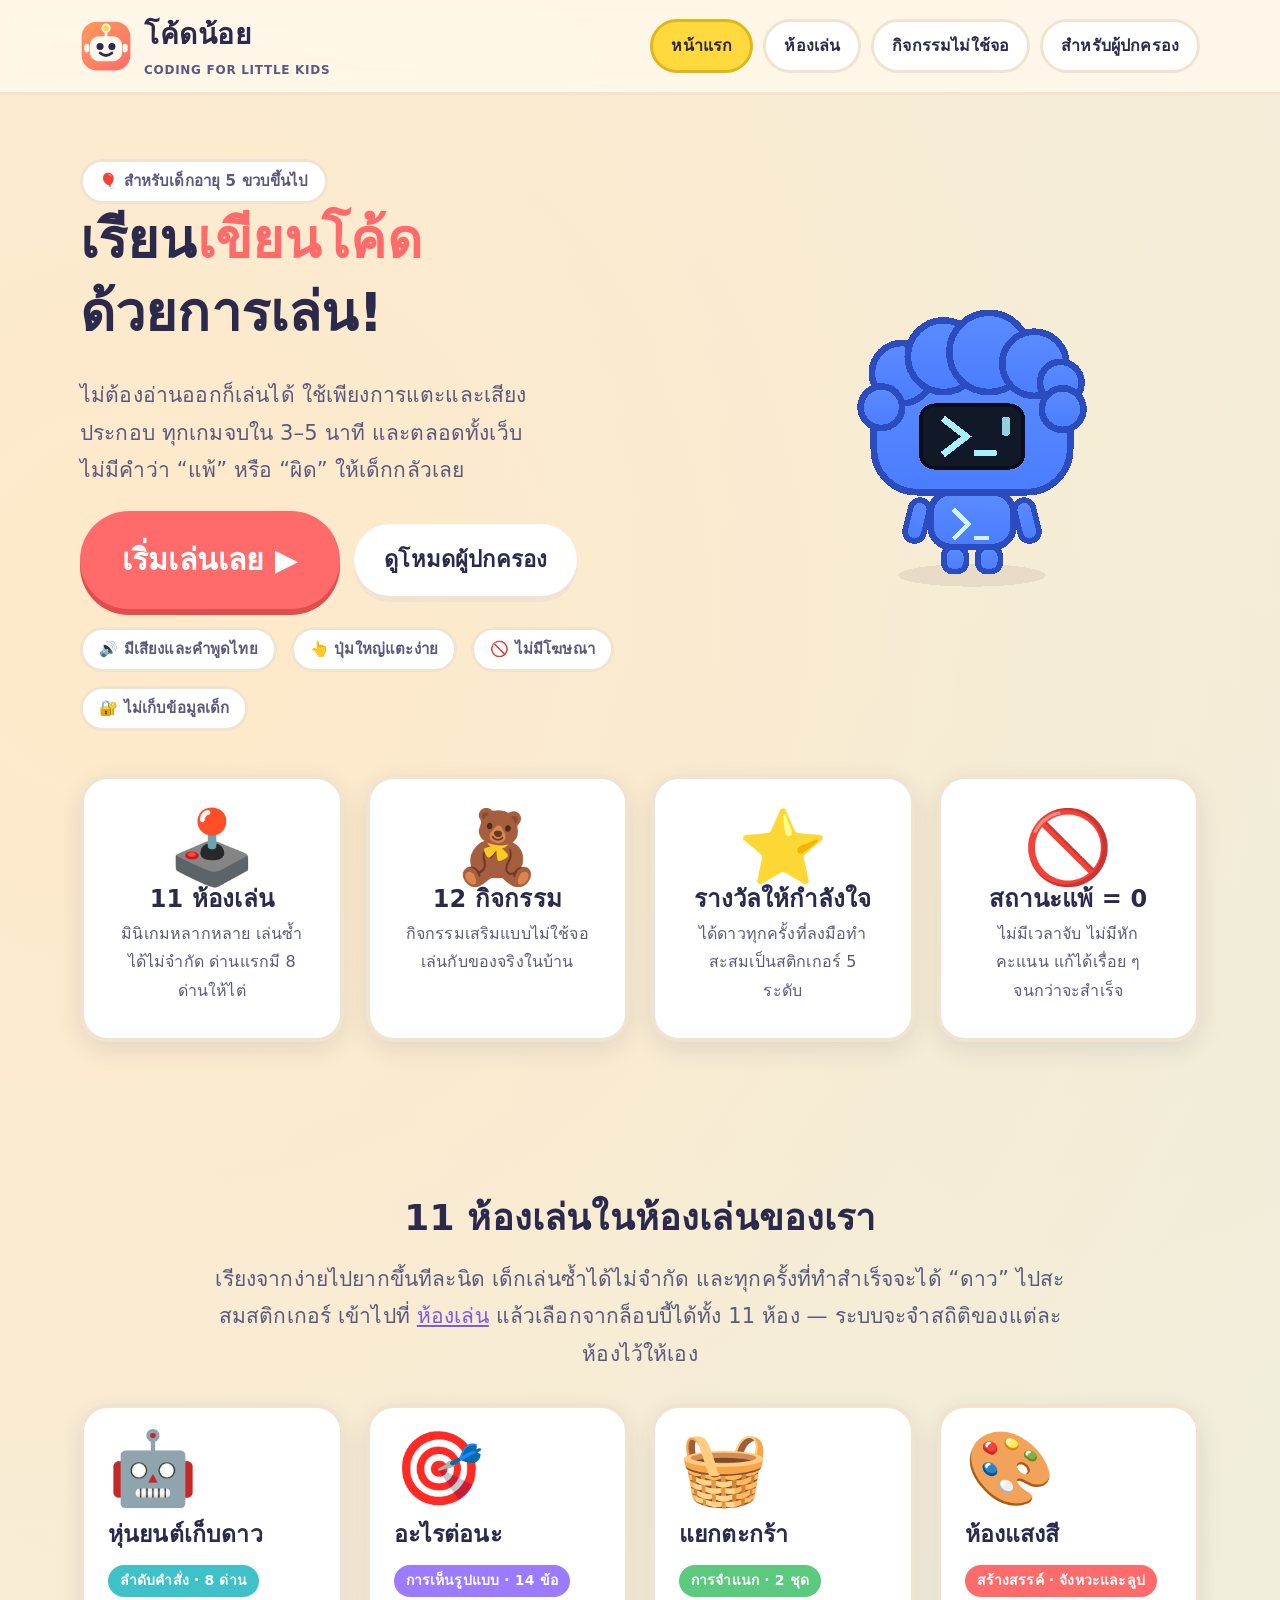
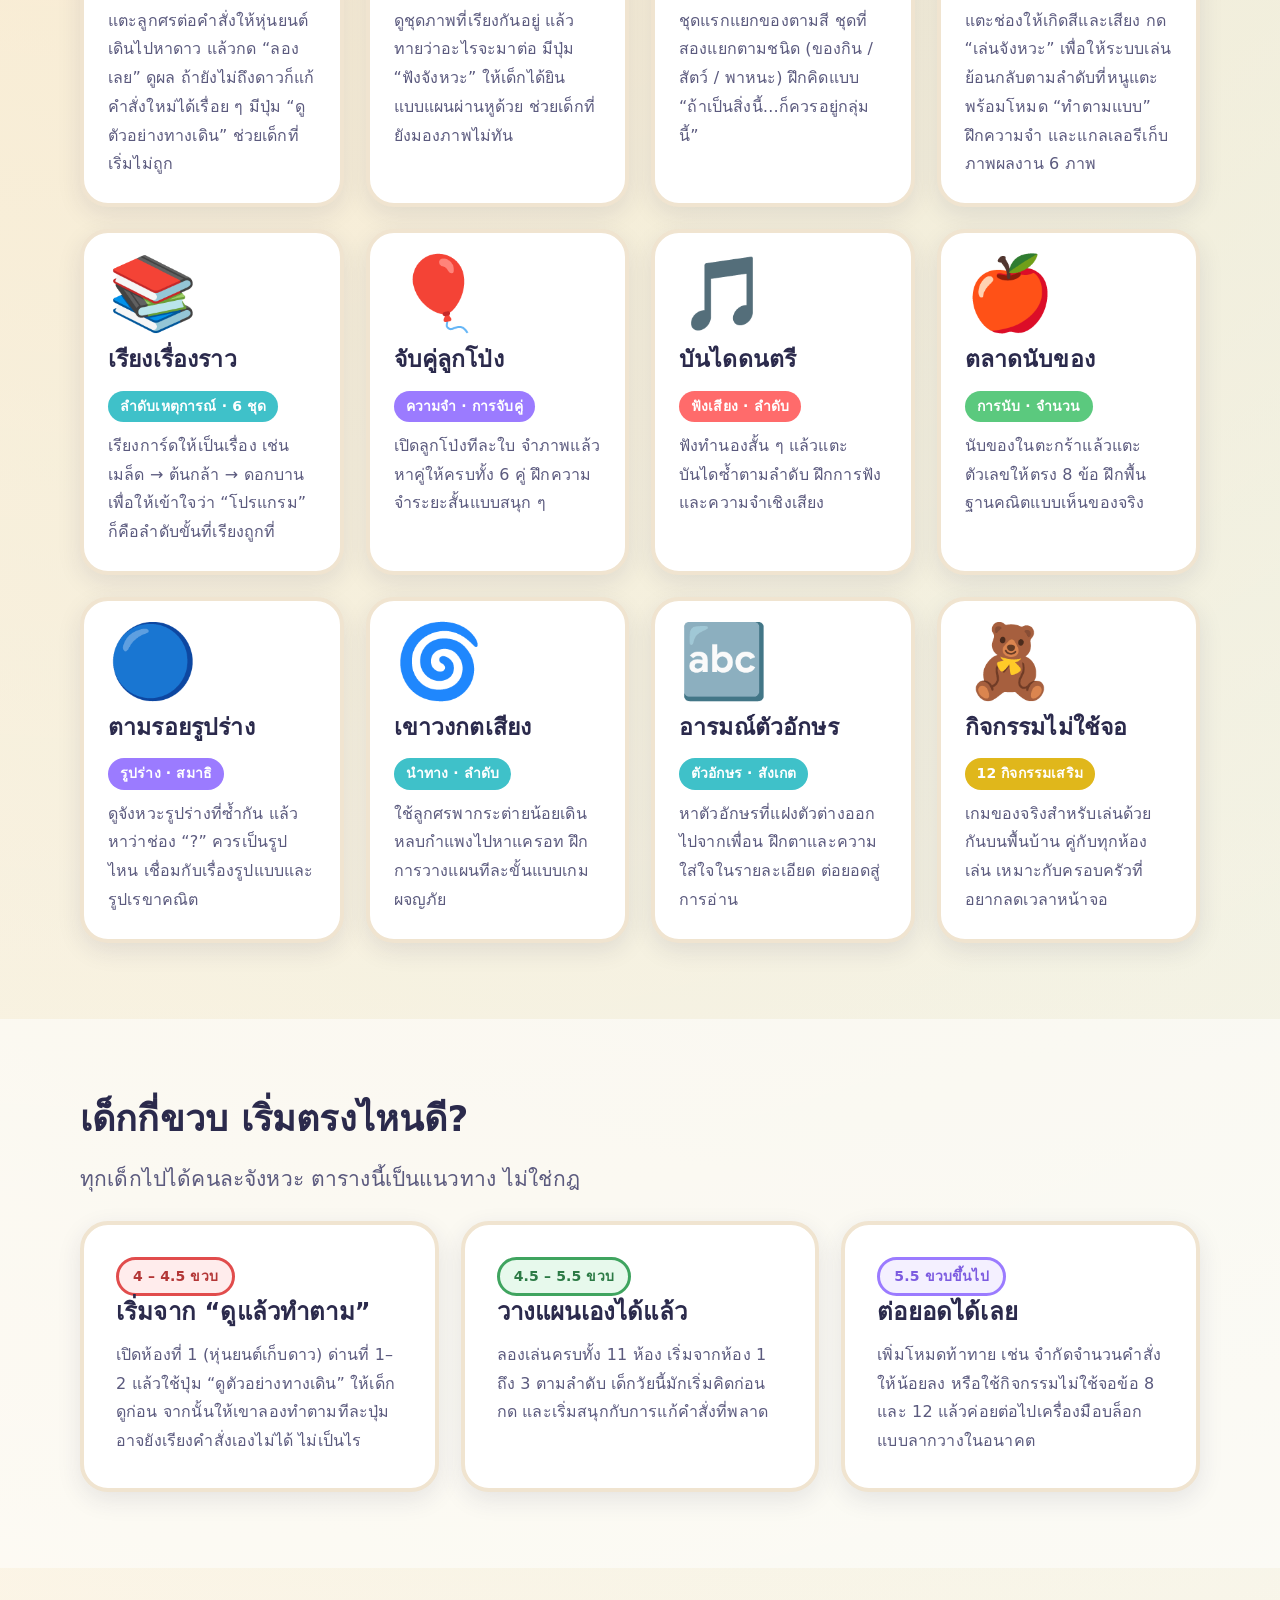
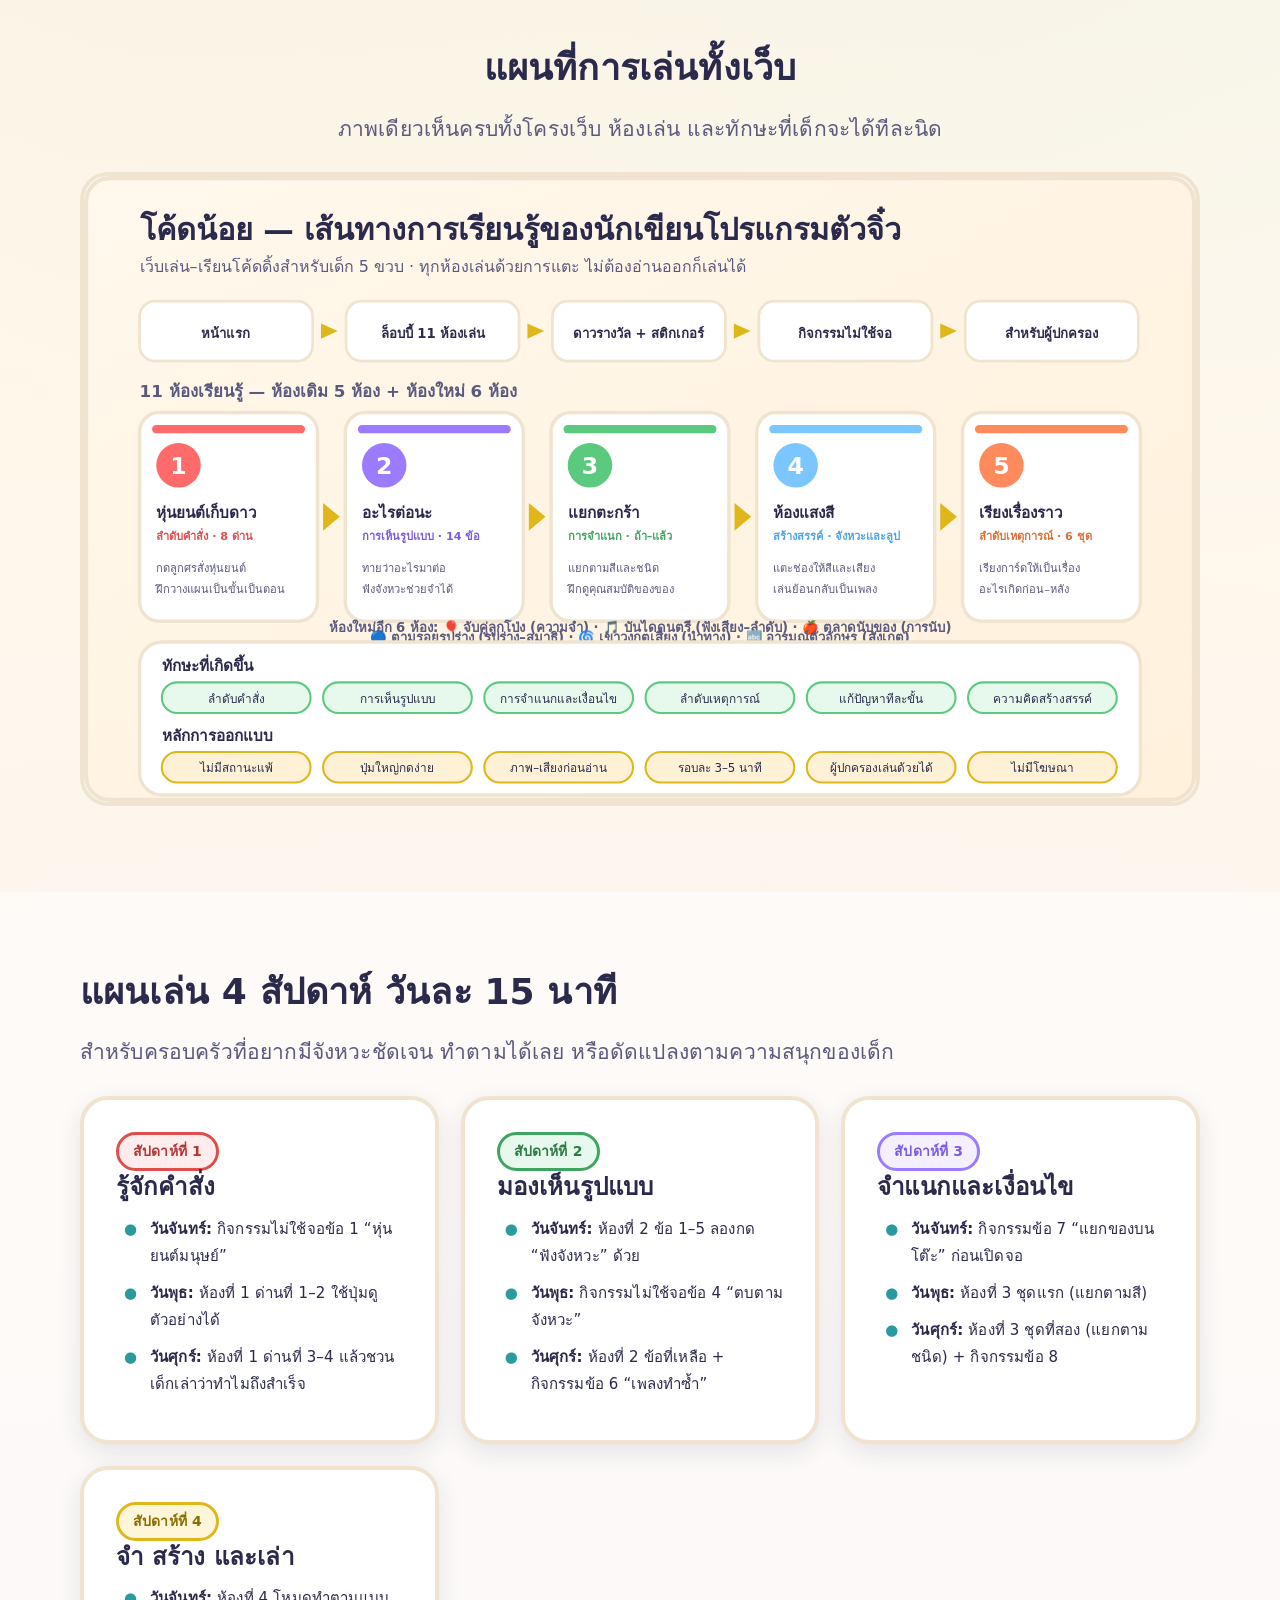
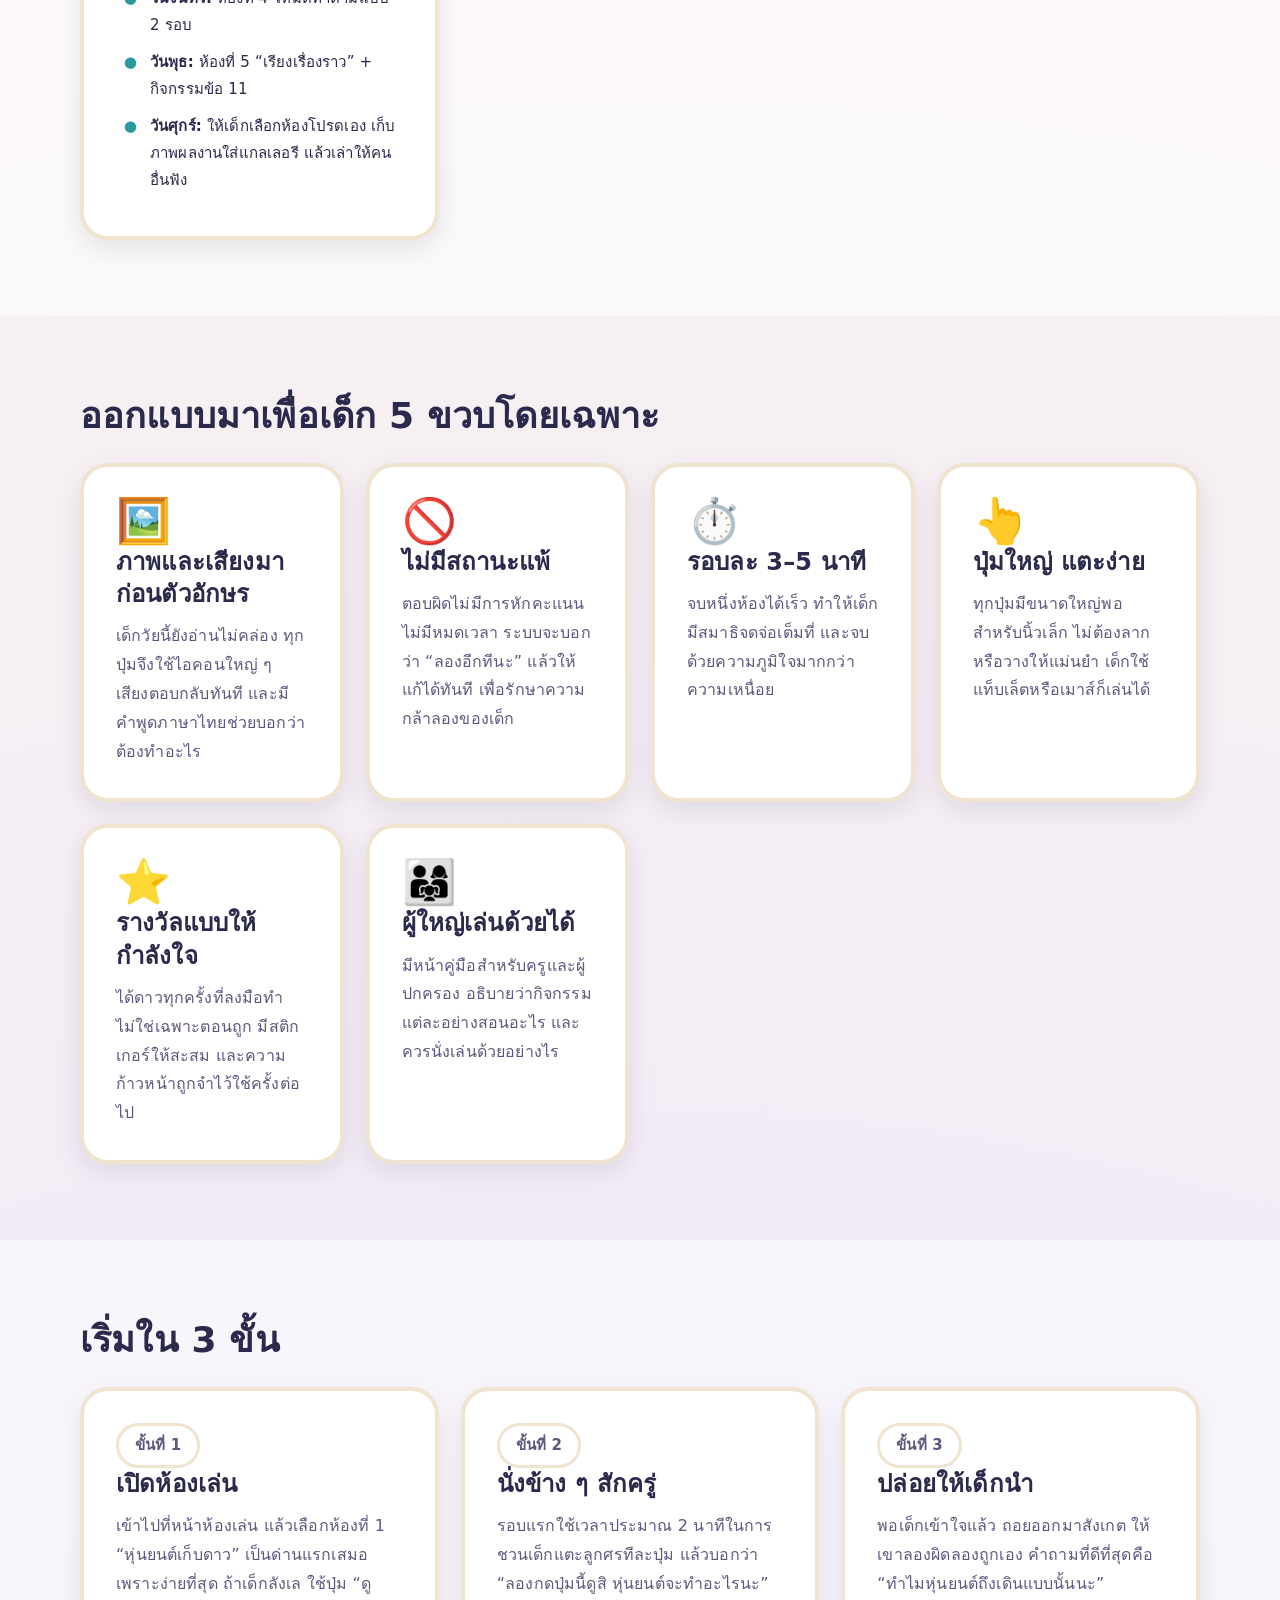
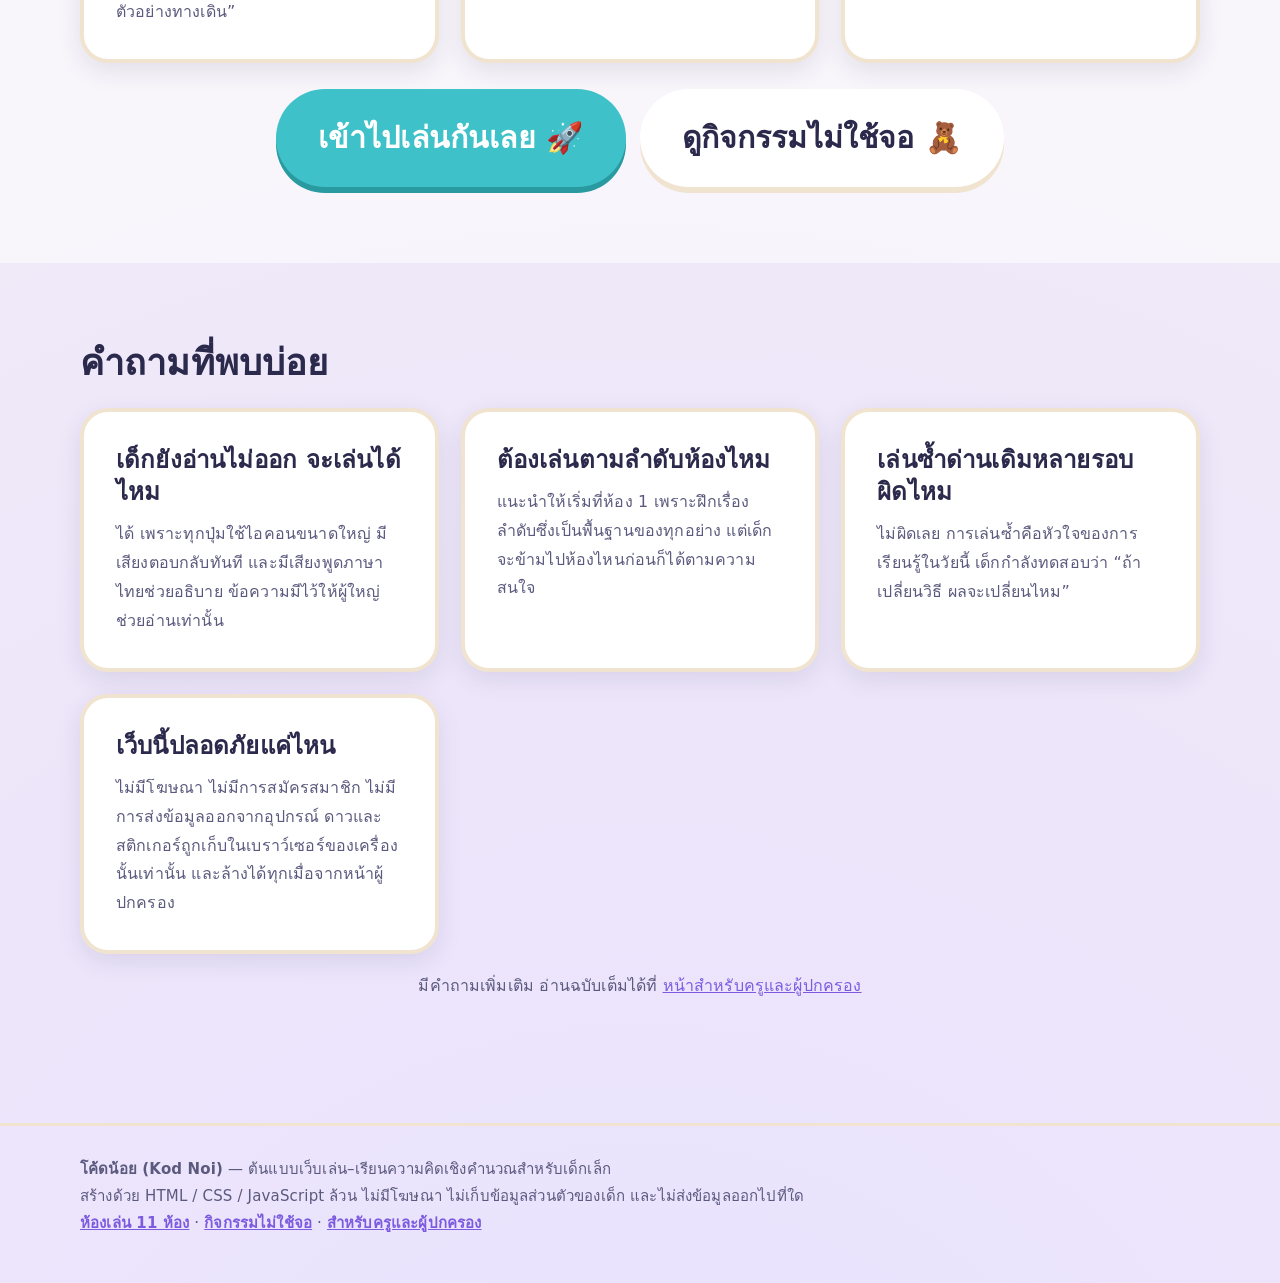
==== commit b4f52392: "feat: มาสคอตใหม่ แนวหุ่นยนต์หัวเมฆหน้าจอเทอร์มินัล >_ (ฟ้า-กรม-ฟ้าอ่อน)" ====
--- a/index.html
+++ b/index.html
@@ -54,7 +54,7 @@
         </div>
       </div>
       <div class="hero__art">
-        <img src="assets/img/mascot.svg" alt="น้องบอท หุ่นยนต์นักบินกำลังบินด้วยเจ็ตแพ็ค พร้อมเปลวไฟและประกายดาว">
+        <img src="assets/img/mascot.svg" alt="น้องบอทหัวเมฆ หน้าจอเทอร์มินัล">
       </div>
     </div>
   </section>
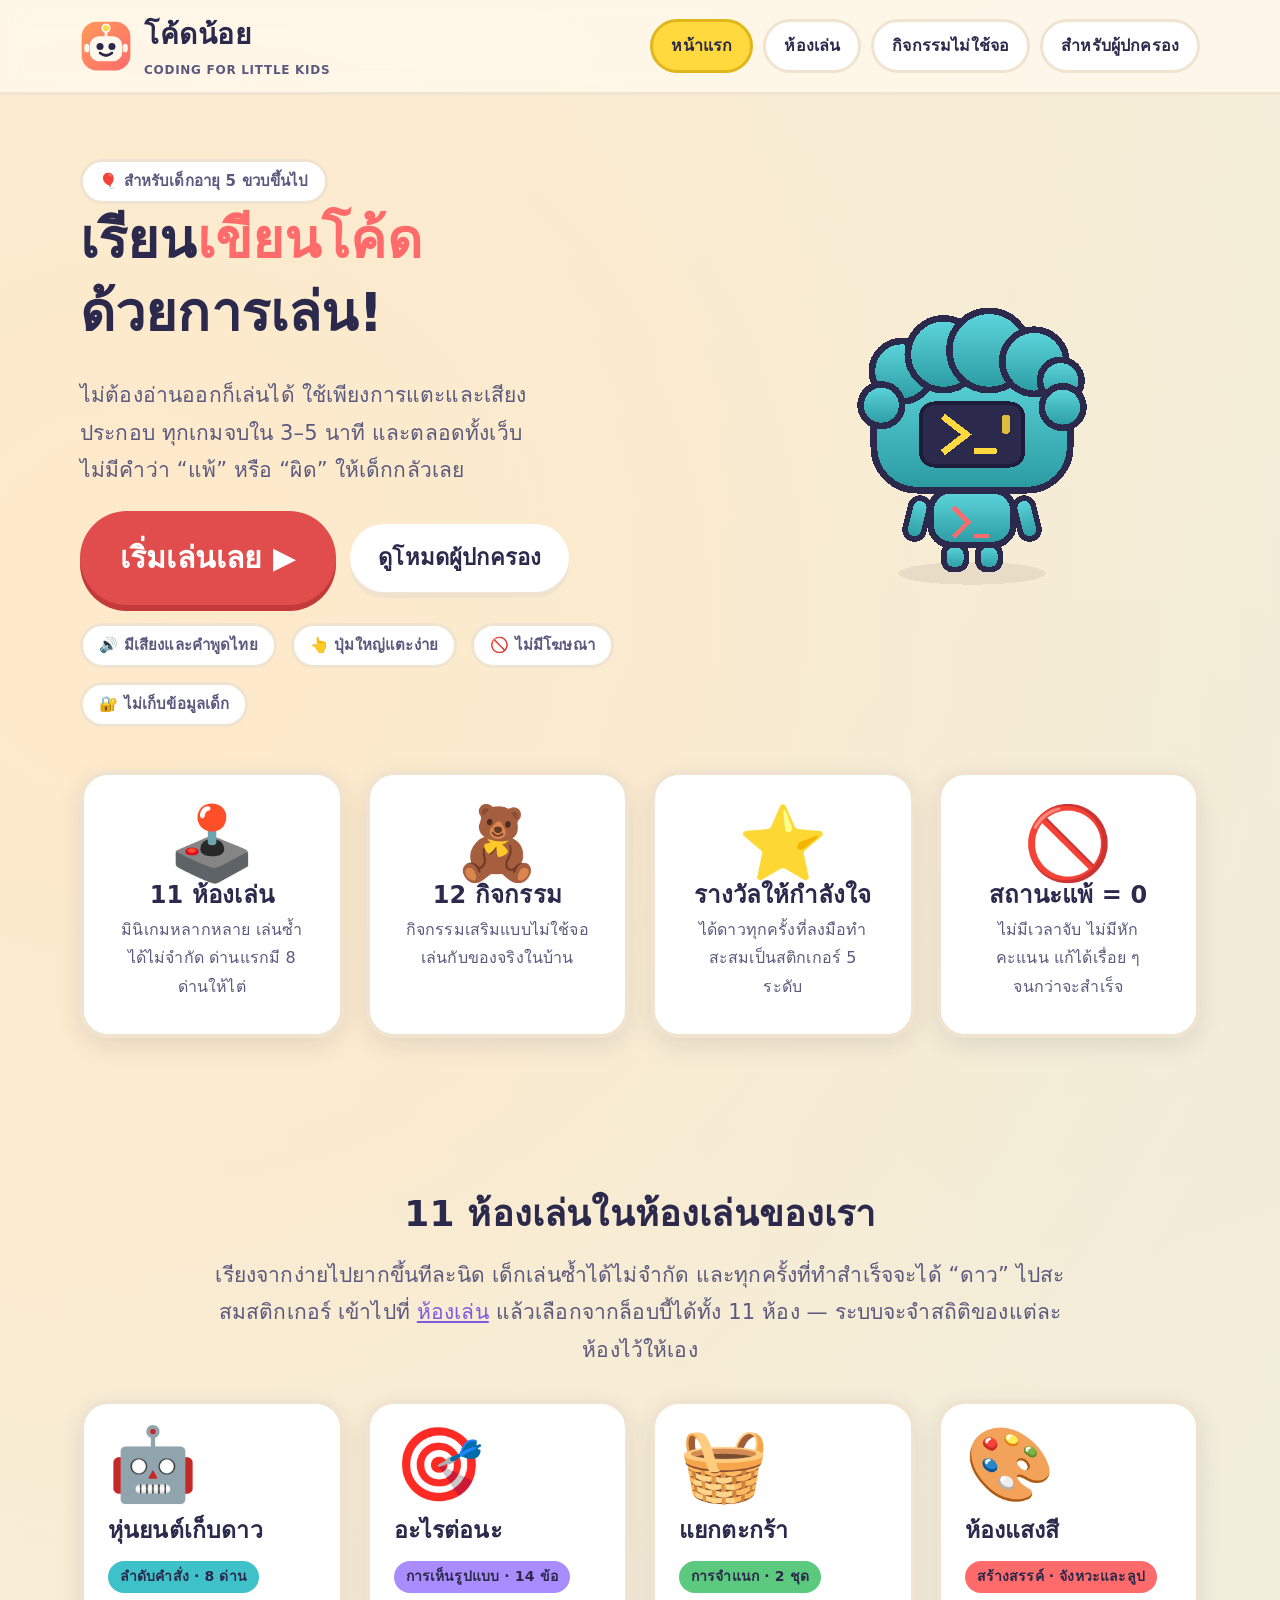
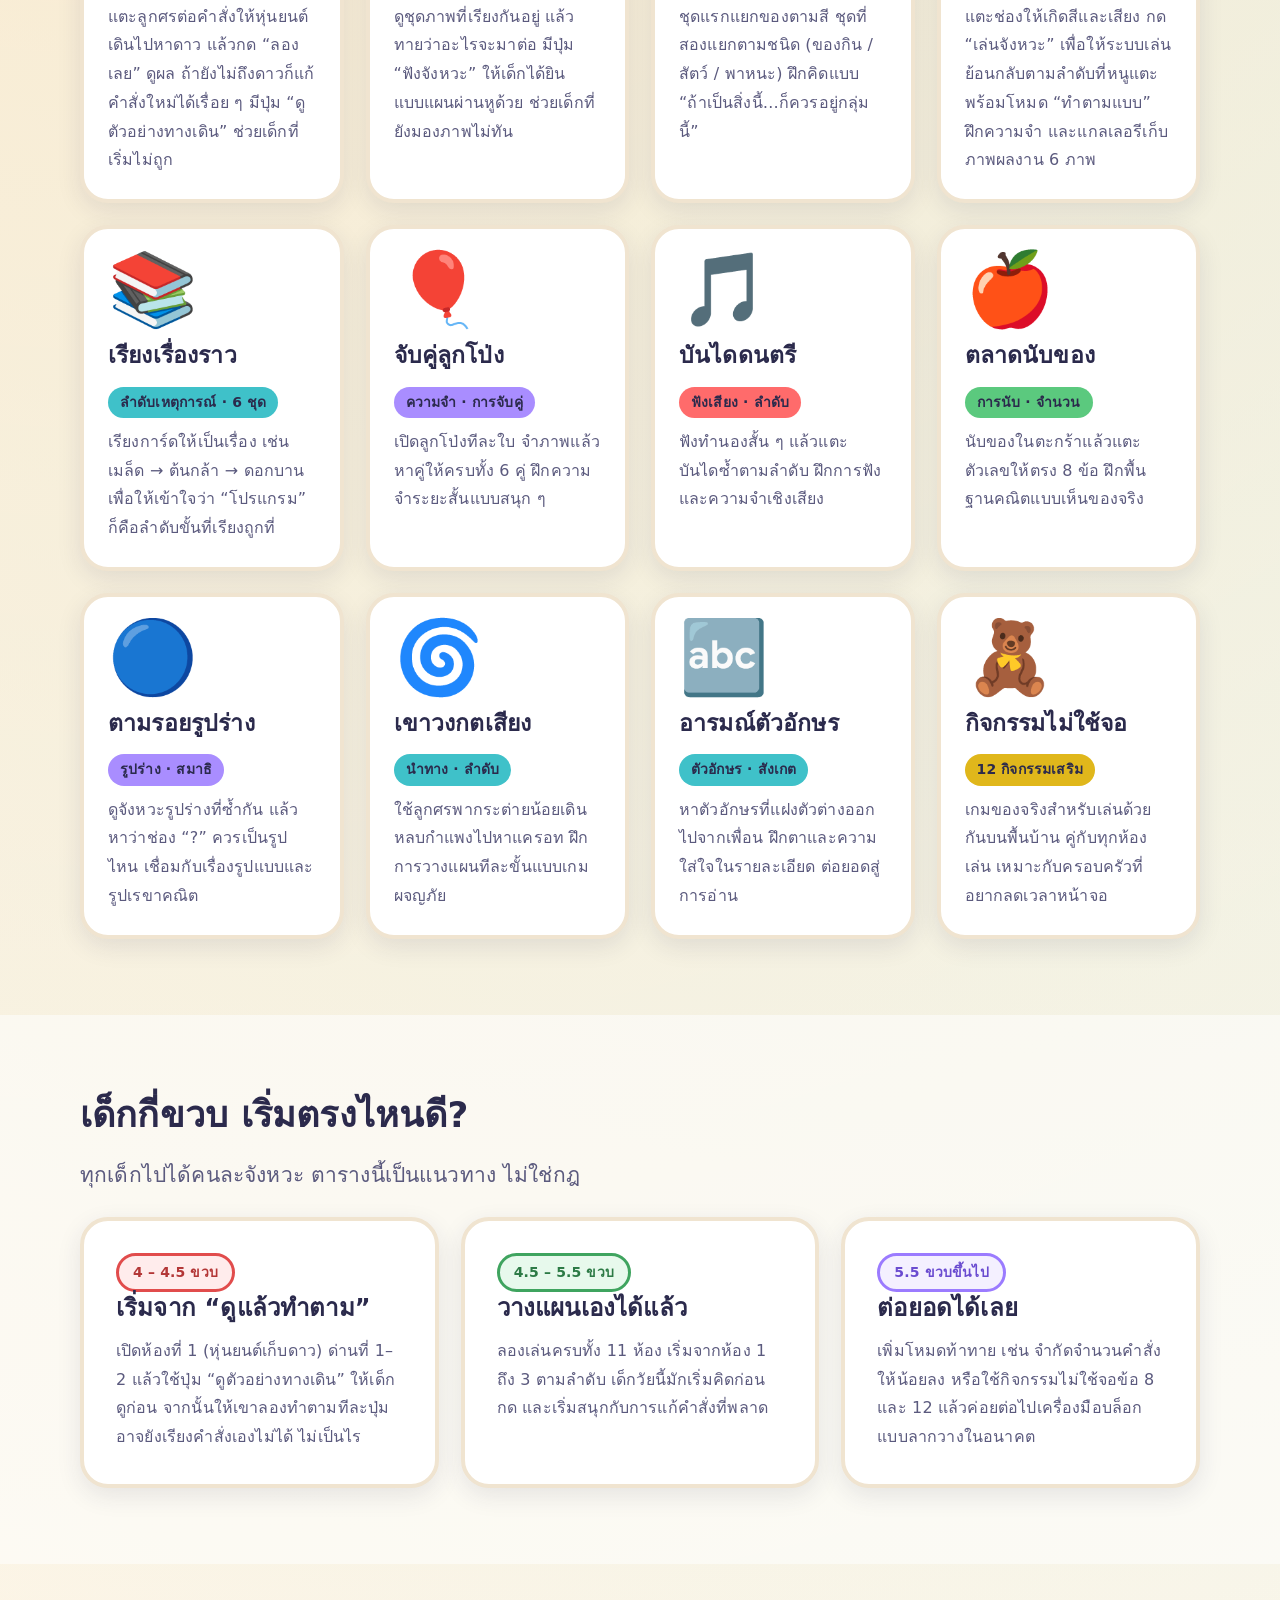
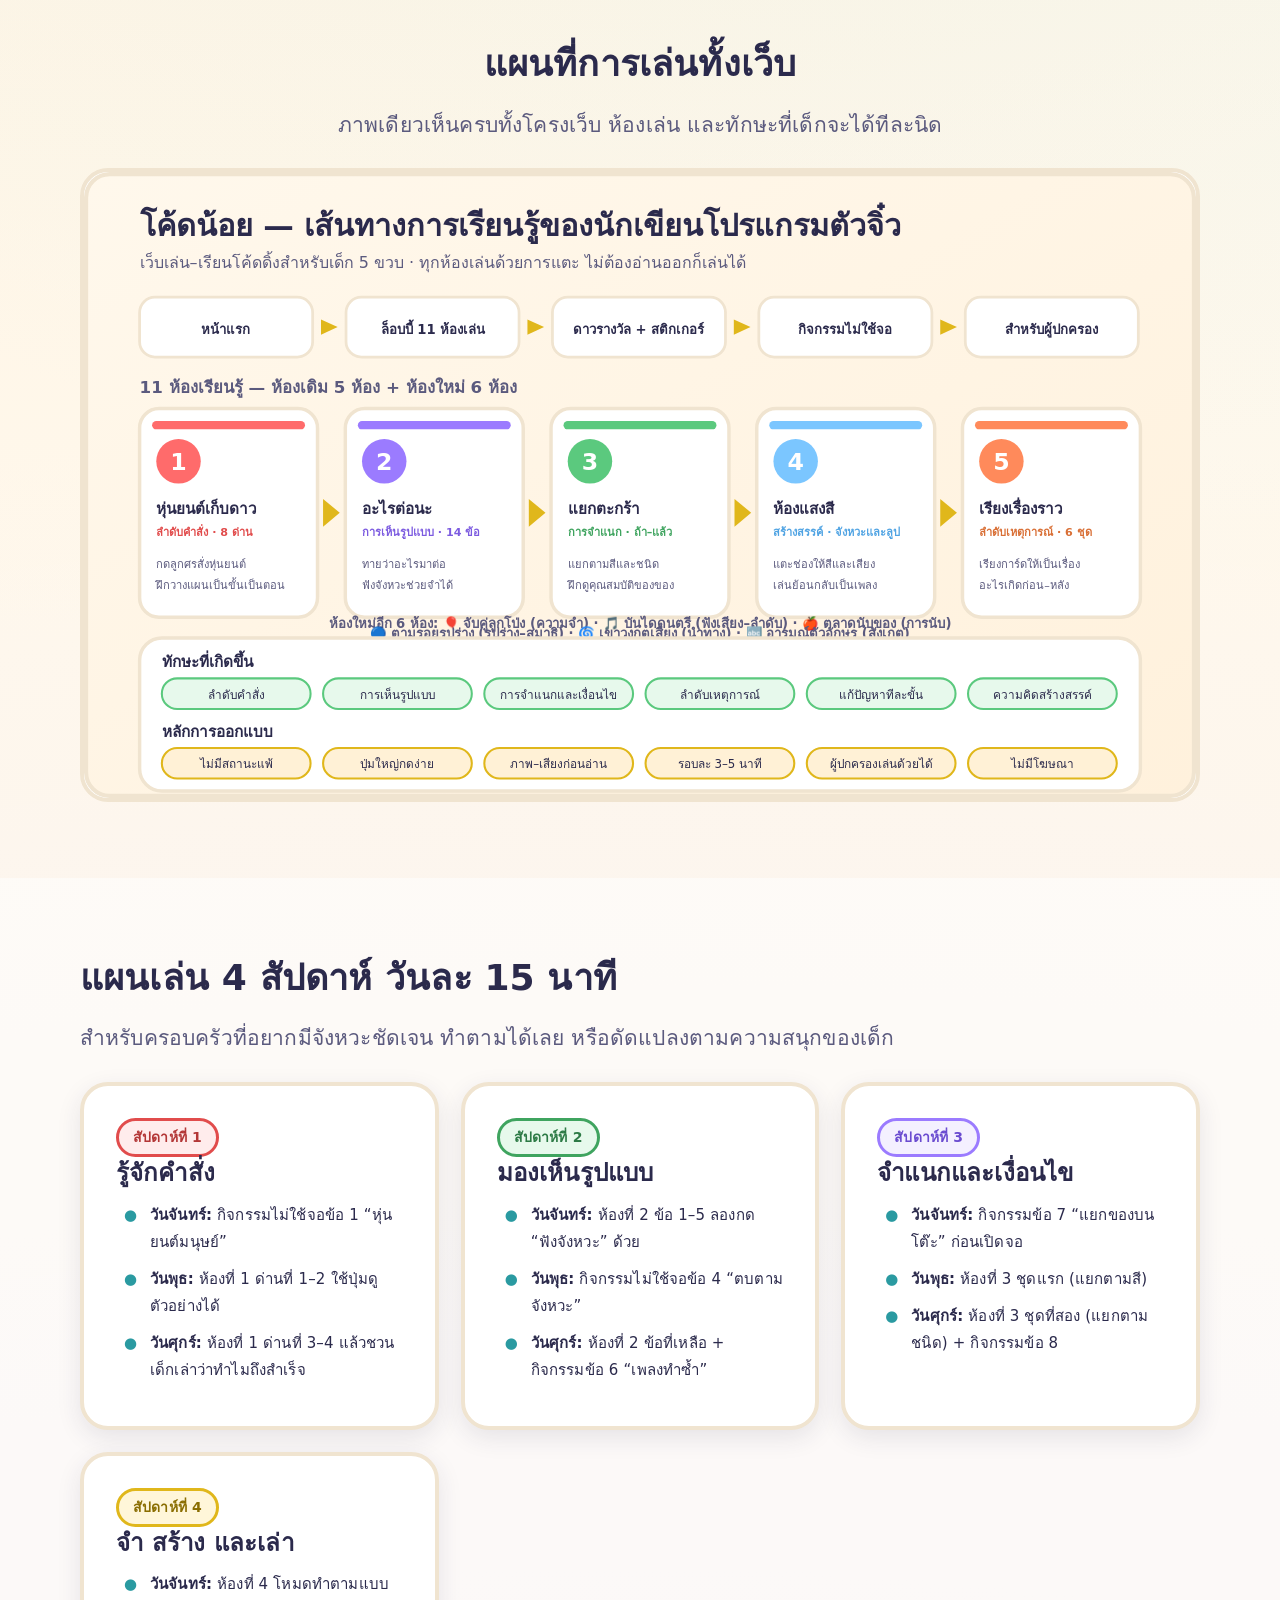
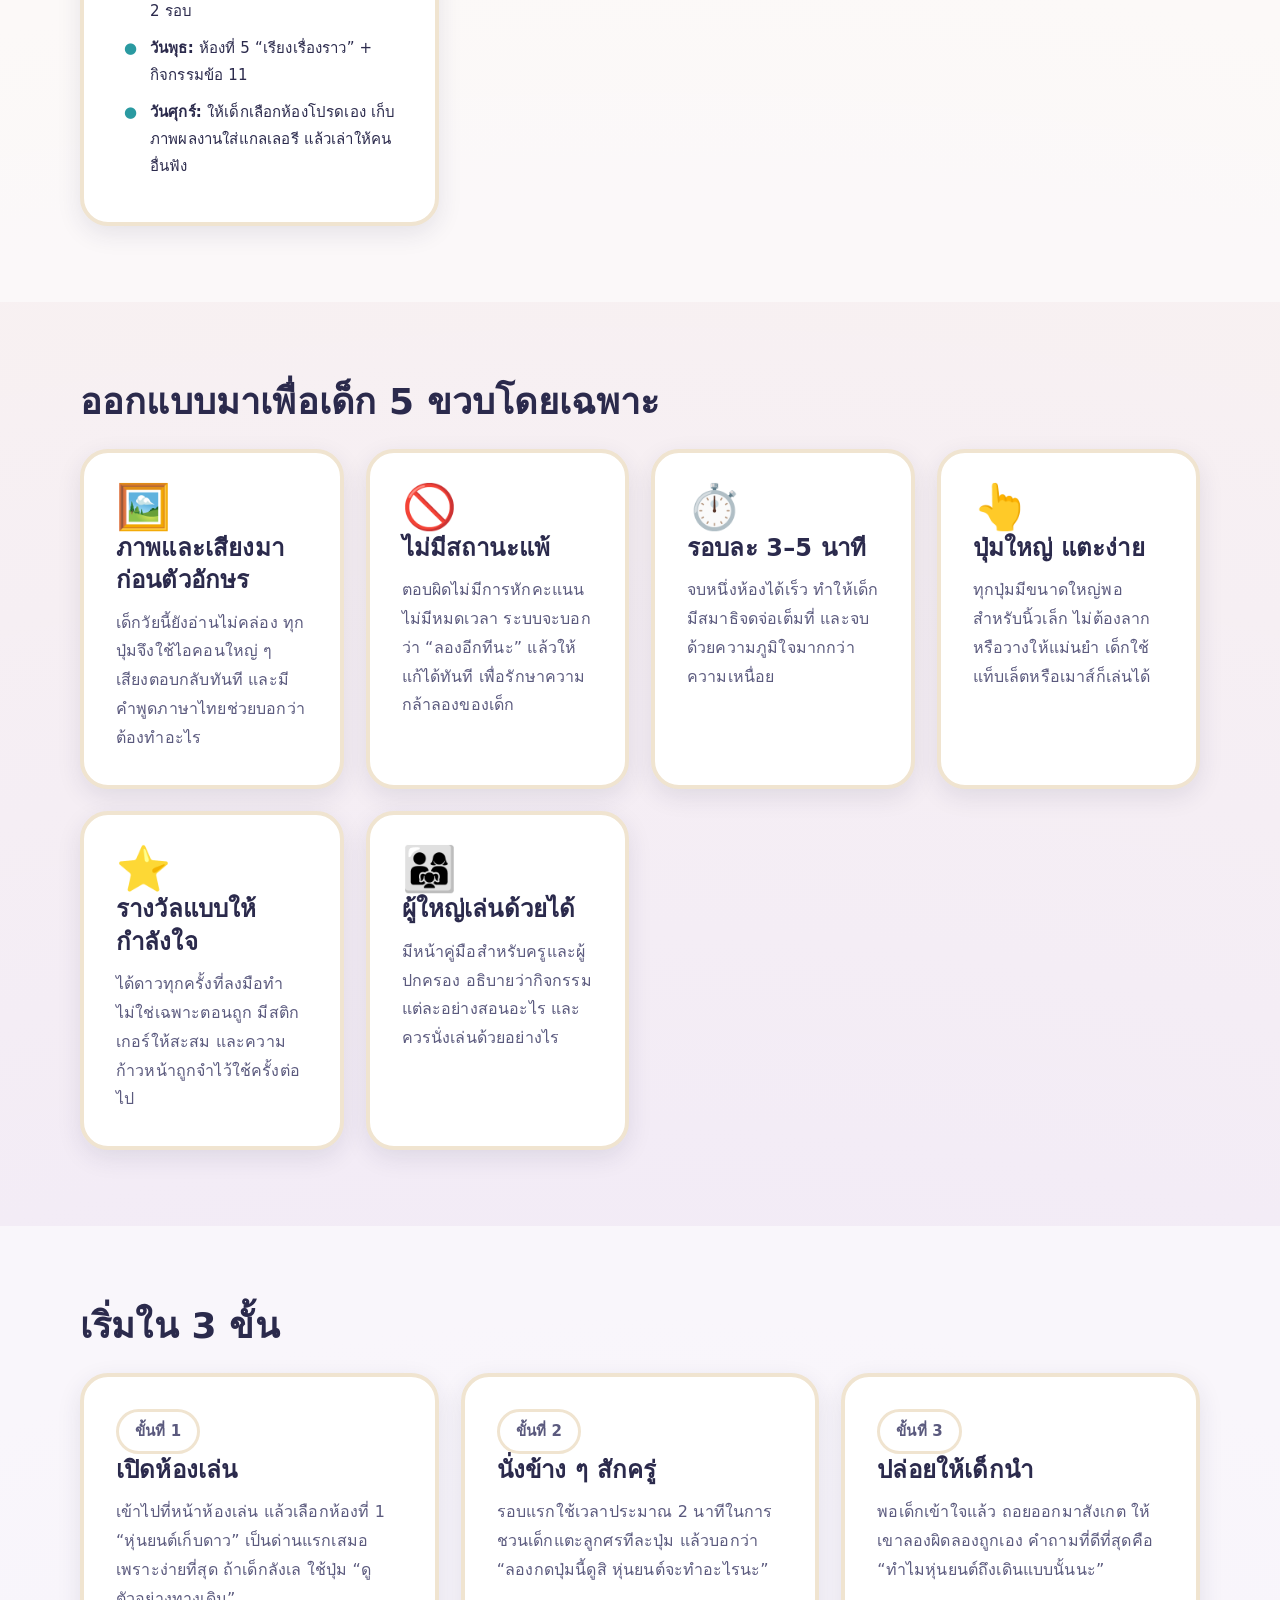
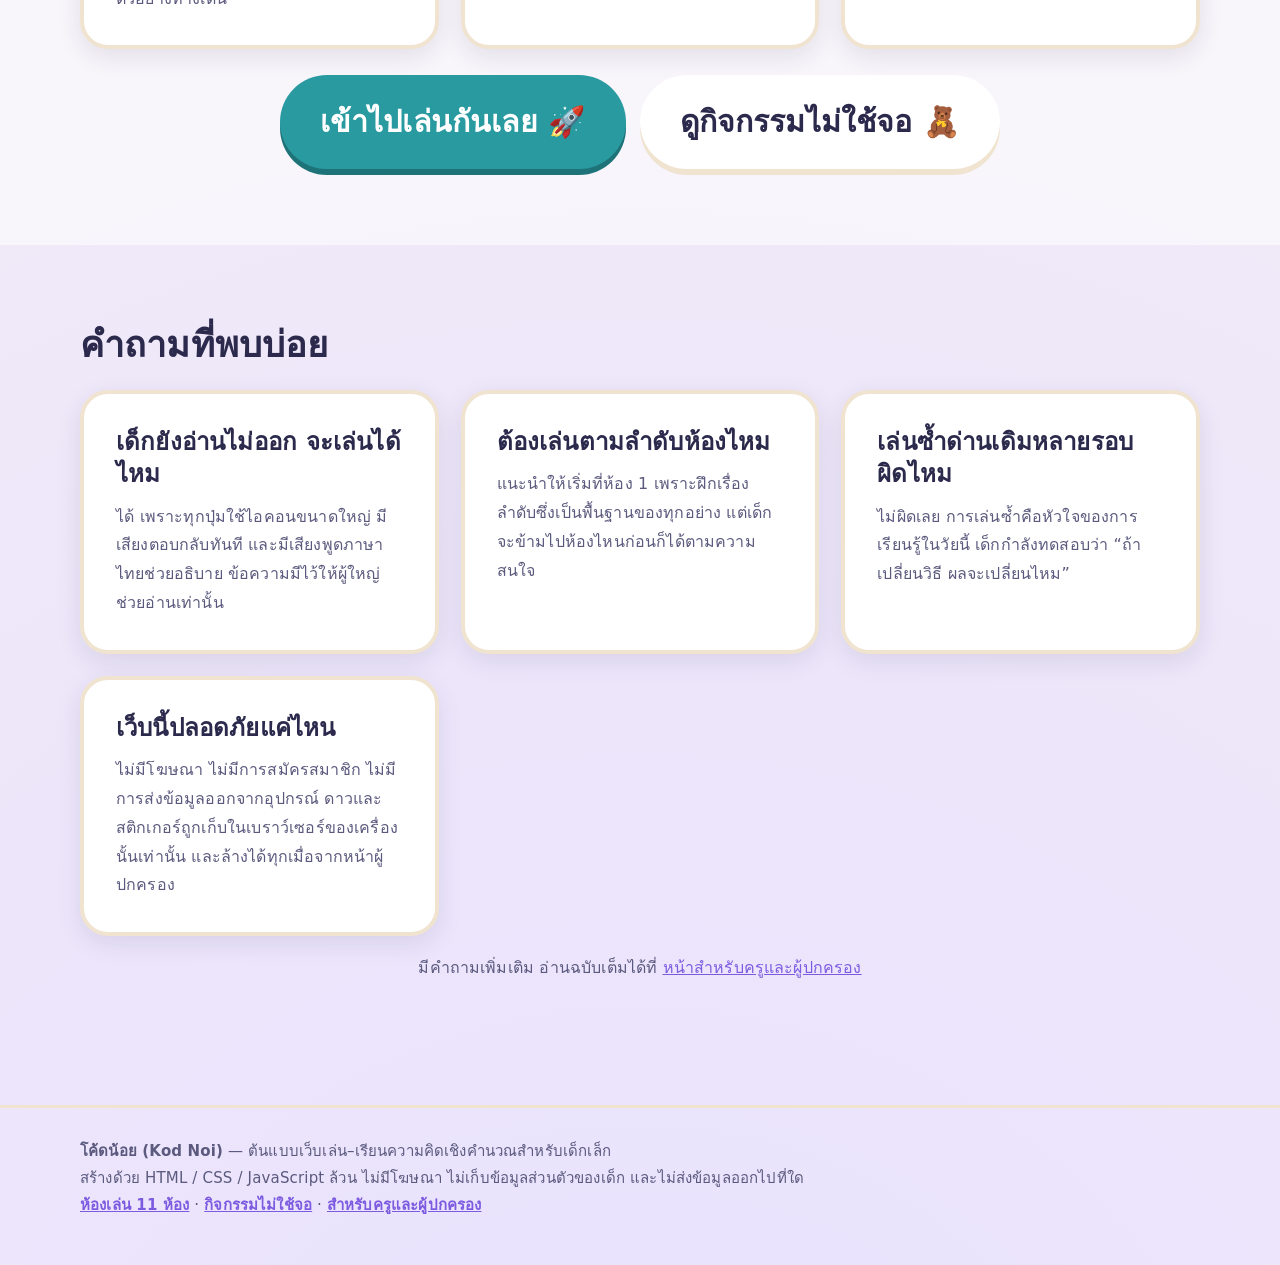
==== commit 25bf5f4f: "feat: responsive mobile ทั้งเว็บ + ปรับคอนทราสต์และประสบการณ์มือถือ - header มือถือ (<=760px): แบรนด" ====
--- a/index.html
+++ b/index.html
@@ -2,7 +2,7 @@
 <html lang="th">
 <head>
 <meta charset="utf-8">
-<meta name="viewport" content="width=device-width,initial-scale=1">
+<meta name="viewport" content="width=device-width,initial-scale=1,viewport-fit=cover">
 <title>โค้ดน้อย — เรียนเขียนโค้ดด้วยการเล่น สำหรับเด็ก 5 ขวบ</title>
 <meta name="description" content="เว็บเล่น–เรียนโค้ดดิ้งสำหรับเด็ก 5 ขวบ เน้นการแตะและเสียง ไม่ต้องอ่านออกก็เล่นได้ มี 11 ห้องเล่นสนุกที่สอดความรู้เรื่องลำดับคำสั่ง รูปแบบ การจำแนก ลูป และความคิดสร้างสรรค์ พร้อม 12 กิจกรรมเสริมแบบไม่ใช้จอ">
 <meta name="theme-color" content="#FFF8EC">
@@ -61,6 +61,7 @@
 
   <!-- ================= ตัวเลขสำคัญ ================= -->
   <section class="section" style="padding-top:0">
+    <h2 class="sr">ไฮไลต์ของโค้ดน้อย</h2>
     <div class="wrap grid grid--4">
       <div class="card center">
         <div class="emo emo--lg">🕹️</div>
@@ -224,8 +225,11 @@
       <p class="lead center" style="max-width:62ch;margin:0 auto 24px">
         ภาพเดียวเห็นครบทั้งโครงเว็บ ห้องเล่น และทักษะที่เด็กจะได้ทีละนิด
       </p>
-      <img class="pathimg" src="assets/img/how-it-works.svg"
-           alt="แผนภาพแสดงโครงสร้างเว็บโค้ดน้อย ประกอบด้วยหน้าแรก ห้องเล่น ระบบดาวรางวัล และหน้าผู้ปกครอง พร้อมห้องเล่นและทักษะที่เด็กจะได้รับ">
+      <div class="pathscroll">
+        <img class="pathimg" src="assets/img/how-it-works.svg"
+             alt="แผนภาพแสดงโครงสร้างเว็บโค้ดน้อย ประกอบด้วยหน้าแรก ห้องเล่น ระบบดาวรางวัล และหน้าผู้ปกครอง พร้อมห้องเล่นและทักษะที่เด็กจะได้รับ">
+      </div>
+      <p class="pathhint center">↔ ภาพใหญ่นิดหน่อย เลื่อนซ้าย–ขวาดูได้</p>
     </div>
   </section>
 
--- a/assets/css/style.css
+++ b/assets/css/style.css
@@ -10,14 +10,19 @@
   --ink-soft:#5B5A7E;
   --coral:#FF6B6B;
   --coral-dark:#E14C4C;
+  --coral-deep:#C23A3A;
   --teal:#3FC1C9;
   --teal-dark:#2A9AA1;
+  --teal-deep:#1E7379;
   --sun:#FFD93D;
   --sun-dark:#E0B71B;
   --grape:#9B7BFF;
   --grape-dark:#7C5BE0;
+  --grape-deep:#6A4BD0;
+  --grape-soft:#A98DFF;
   --leaf:#5BC97E;
   --leaf-dark:#3FA45F;
+  --leaf-deep:#2E7A49;
   --sky:#7BC6FF;
   --sky-dark:#4FA3E3;
   --card:#FFFFFF;
@@ -30,7 +35,7 @@
 
 *,*::before,*::after{box-sizing:border-box;}
 
-html{ -webkit-text-size-adjust:100%; }
+html{ -webkit-text-size-adjust:100%; scroll-padding-top:104px; }
 
 body{
   margin:0;
@@ -46,7 +51,9 @@
   letter-spacing:.01em;
   -webkit-font-smoothing:antialiased;
   overflow-x:hidden;
-}
+  touch-action:manipulation; /* ปิด double-tap zoom ให้แตะเกมไวขึ้น */
+}
+p,li,td,th{overflow-wrap:break-word;}
 
 img,svg{max-width:100%;}
 h1,h2,h3,h4{line-height:1.35;margin:0 0 .5em;font-weight:800;}
@@ -66,6 +73,8 @@
   backdrop-filter:blur(10px);
   background:rgba(255,248,236,.86);
   border-bottom:3px solid var(--line);
+  padding-left:env(safe-area-inset-left,0);
+  padding-right:env(safe-area-inset-right,0);
 }
 .top__in{display:flex;align-items:center;gap:14px;padding:10px 0;flex-wrap:wrap;}
 .brand{display:flex;align-items:center;gap:12px;text-decoration:none;color:var(--ink);}
@@ -81,31 +90,50 @@
 .nav a:hover{background:var(--cream-2);}
 .nav a[aria-current="page"]{background:var(--sun);border-color:var(--sun-dark);}
 
+/* มือถือ: แบรนด์แถวบน เมนูเลื่อนแนวนอนแถวเดียวด้านล่าง (ประหยัดความสูง header) */
+@media (max-width:760px){
+  html{scroll-padding-top:126px;}
+  .top__in{row-gap:6px;padding:8px 0;}
+  .brand img{width:42px;height:42px;}
+  .brand b{font-size:20px;}
+  .nav{
+    width:100%;margin-left:0;flex-wrap:nowrap;align-items:center;
+    overflow-x:auto;-webkit-overflow-scrolling:touch;
+    scrollbar-width:none;
+    padding-bottom:2px;
+  }
+  .nav::-webkit-scrollbar{display:none;}
+  .nav a{
+    flex:0 0 auto;display:inline-flex;align-items:center;
+    padding:8px 14px;font-size:15px;min-height:44px;
+  }
+}
+
 /* ---------- Buttons ---------- */
 .btn{
   display:inline-flex;align-items:center;justify-content:center;gap:10px;
-  font-family:inherit;font-weight:800;font-size:clamp(17px,1.8vw,22px);
-  padding:16px 30px;border-radius:999px;border:none;cursor:pointer;
-  background:var(--coral);color:#fff;text-decoration:none;
-  box-shadow:0 6px 0 var(--coral-dark);
+  font-family:inherit;font-weight:800;font-size:clamp(19px,1.9vw,22px);
+  padding:14px 28px;border-radius:999px;border:none;cursor:pointer;
+  background:var(--coral-dark);color:#fff;text-decoration:none;
+  box-shadow:0 6px 0 var(--coral-deep);
   transition:transform .08s ease, box-shadow .08s ease, filter .15s;
   touch-action:manipulation;-webkit-tap-highlight-color:transparent;
   min-height:64px;
 }
-.btn:hover{filter:brightness(1.05);}
-.btn:active{transform:translateY(4px);box-shadow:0 2px 0 var(--coral-dark);}
+.btn:hover{filter:brightness(1.07);}
+.btn:active{transform:translateY(4px);box-shadow:0 2px 0 var(--coral-deep);}
 .btn--sun{background:var(--sun);color:var(--ink);box-shadow:0 6px 0 var(--sun-dark);}
 .btn--sun:active{box-shadow:0 2px 0 var(--sun-dark);}
-.btn--teal{background:var(--teal);box-shadow:0 6px 0 var(--teal-dark);}
-.btn--teal:active{box-shadow:0 2px 0 var(--teal-dark);}
+.btn--teal{background:var(--teal-dark);box-shadow:0 6px 0 var(--teal-deep);}
+.btn--teal:active{box-shadow:0 2px 0 var(--teal-deep);}
 .btn--grape{background:var(--grape);box-shadow:0 6px 0 var(--grape-dark);}
 .btn--grape:active{box-shadow:0 2px 0 var(--grape-dark);}
-.btn--leaf{background:var(--leaf);box-shadow:0 6px 0 var(--leaf-dark);}
-.btn--leaf:active{box-shadow:0 2px 0 var(--leaf-dark);}
+.btn--leaf{background:var(--leaf-dark);box-shadow:0 6px 0 var(--leaf-deep);}
+.btn--leaf:active{box-shadow:0 2px 0 var(--leaf-deep);}
 .btn--ghost{background:#fff;color:var(--ink);box-shadow:0 6px 0 var(--line);}
 .btn--ghost:active{box-shadow:0 2px 0 var(--line);}
-.btn--big{font-size:clamp(20px,2.6vw,30px);padding:22px 42px;min-height:84px;}
-.btn--sm{font-size:16px;padding:12px 20px;min-height:56px;}
+.btn--big{font-size:clamp(21px,2.6vw,30px);padding:20px 40px;min-height:84px;}
+.btn--sm{font-size:19px;padding:10px 20px;min-height:56px;}
 .btn[disabled]{opacity:.45;cursor:not-allowed;transform:none;}
 .btn-row{display:flex;gap:14px;flex-wrap:wrap;align-items:center;}
 
@@ -147,16 +175,25 @@
 }
 .station:hover{transform:translateY(-6px);border-color:var(--sun);}
 .station b{font-size:clamp(19px,2.2vw,23px);}
-.station .skill{font-size:14px;font-weight:800;color:#fff;background:var(--teal);border-radius:999px;padding:3px 12px;align-self:flex-start;}
-.station.s2 .skill{background:var(--grape);}
+.station .skill{font-size:14px;font-weight:800;color:var(--ink);background:var(--teal);border-radius:999px;padding:3px 12px;align-self:flex-start;}
+.station.s2 .skill{background:var(--grape-soft);}
 .station.s3 .skill{background:var(--leaf);}
 .station.s4 .skill{background:var(--coral);}
 
 /* ---------- เส้นทางเรียนรู้ ---------- */
-.pathimg{width:100%;border-radius:var(--radius);border:4px solid var(--line);background:#fff;}
+.pathscroll{overflow-x:auto;-webkit-overflow-scrolling:touch;}
+.pathimg{
+  width:100%;min-width:640px;max-width:none;display:block;
+  border-radius:var(--radius);border:4px solid var(--line);background:#fff;
+}
+.pathhint{display:none;font-size:13px;color:var(--ink-soft);margin:8px 0 0;}
+@media (max-width:720px){ .pathhint{display:block;} }
 
 /* ---------- Footer ---------- */
-.foot{border-top:3px solid var(--line);padding:30px 0 46px;margin-top:30px;color:var(--ink-soft);font-size:15px;}
+.foot{
+  border-top:3px solid var(--line);margin-top:30px;color:var(--ink-soft);font-size:15px;
+  padding:30px 0 max(46px,calc(28px + env(safe-area-inset-bottom,0)));
+}
 .foot a{font-weight:700;}
 
 /* ==========================================================================
@@ -167,6 +204,9 @@
   background:#fff;border:3px solid var(--line);border-radius:999px;
   padding:8px 14px;box-shadow:var(--shadow-soft);
 }
+@media (max-width:560px){
+  .hud{border-radius:24px;gap:8px;padding:10px 12px;}
+}
 .hud__stars{font-weight:800;font-size:18px;display:flex;align-items:center;gap:8px;}
 .iconbtn{
   border:3px solid var(--line);background:#fff;border-radius:999px;
@@ -188,6 +228,16 @@
   -webkit-tap-highlight-color:transparent;
 }
 .tab[aria-selected="true"]{background:var(--sun);border-color:var(--sun-dark);}
+/* มือถือ: 12 แท็บเรียงเป็นแถวเดียวเลื่อนซ้าย–ขวา แทนกองเป็น 5 แถว */
+@media (max-width:700px){
+  .tabs{
+    flex-wrap:nowrap;overflow-x:auto;-webkit-overflow-scrolling:touch;
+    scrollbar-width:none;scroll-snap-type:x proximity;
+    margin:16px -4px 12px;padding:4px;
+  }
+  .tabs::-webkit-scrollbar{display:none;}
+  .tab{flex:0 0 auto;scroll-snap-align:start;padding:12px 18px;}
+}
 .panel{display:none;}
 .panel.on{display:block;animation:fade .25s ease;}
 @keyframes fade{from{opacity:0;transform:translateY(8px)}to{opacity:1;transform:none}}
@@ -301,7 +351,7 @@
   border-radius:999px;padding:12px 20px;cursor:pointer;min-height:56px;
   -webkit-tap-highlight-color:transparent;
 }
-.setbtn[aria-pressed="true"]{background:var(--leaf);border-color:var(--leaf-dark);color:#fff;}
+.setbtn[aria-pressed="true"]{background:var(--leaf);border-color:var(--leaf-dark);color:var(--ink);}
 .sortitem{
   width:clamp(96px,18vw,150px);height:clamp(96px,18vw,150px);border-radius:32px;
   background:var(--cream-2);border:5px solid var(--sun-dark);
@@ -365,7 +415,7 @@
 @media (max-width:420px){ .actgrid{grid-template-columns:1fr;} }
 .badge{
   display:inline-flex;align-items:center;gap:8px;border-radius:999px;
-  background:#F4F0FF;border:3px solid var(--grape);color:var(--grape-dark);
+  background:#F4F0FF;border:3px solid var(--grape);color:var(--grape-deep);
   font-weight:800;font-size:14px;padding:4px 14px;
 }
 .badge--sun{background:#FFF6D9;border-color:var(--sun-dark);color:#8a6d00;}
@@ -378,7 +428,7 @@
   cursor:pointer;-webkit-tap-highlight-color:transparent;
 }
 .lvlbtn:active{transform:translateY(3px);}
-.lvlbtn[aria-current="true"]{background:var(--coral);border-color:var(--coral-dark);color:#fff;}
+.lvlbtn[aria-current="true"]{background:var(--coral);border-color:var(--coral-dark);color:var(--ink);}
 .lvlbtn[aria-disabled="true"]{opacity:.35;}
 .slot.sing{transform:scale(1.12);border-color:var(--teal);background:#EAF9FA;}
 .cell.trail{background:#DFF3E4;box-shadow:inset 0 0 0 3px var(--leaf);}
@@ -396,17 +446,17 @@
 .roomcard__icon{font-size:40px;line-height:1;}
 .roomcard__body{display:flex;flex-direction:column;gap:3px;min-width:0;}
 .roomcard__body b{font-size:18px;color:var(--ink);}
-.roomcard__skill{font-size:12px;font-weight:800;color:#fff;background:var(--teal);border-radius:999px;padding:2px 10px;align-self:flex-start;}
+.roomcard__skill{font-size:12px;font-weight:800;color:var(--ink);background:var(--teal);border-radius:999px;padding:2px 10px;align-self:flex-start;}
 .roomcard__desc{font-size:14px;color:var(--ink-soft);line-height:1.55;}
 .roomcard__meta{font-size:12px;color:var(--ink-soft);opacity:.85;}
 .roomcard__go{
-  margin-left:auto;flex-shrink:0;font-weight:800;font-size:14px;color:var(--coral-dark);
+  margin-left:auto;flex-shrink:0;font-weight:800;font-size:14px;color:var(--coral-deep);
   background:#FFECEC;border:3px solid var(--coral);border-radius:999px;padding:8px 14px;
 }
 
 /* ---------- ปุ่มกลับล็อบบี้ ---------- */
 .backbtn{
-  display:inline-flex;align-items:center;font-family:inherit;font-weight:800;font-size:15px;
+  display:inline-flex;align-items:center;min-height:44px;font-family:inherit;font-weight:800;font-size:15px;
   color:var(--ink);background:#fff;border:3px solid var(--line);border-radius:999px;
   padding:8px 16px;text-decoration:none;-webkit-tap-highlight-color:transparent;
 }
@@ -432,7 +482,7 @@
   display:flex;align-items:flex-start;justify-content:center;padding-top:10px;
   -webkit-tap-highlight-color:transparent;
 }
-.notebtn b{color:#fff;font-size:18px;text-shadow:0 1px 2px rgba(0,0,0,.25);}
+.notebtn b{color:var(--ink);font-size:18px;text-shadow:0 1px 0 rgba(255,255,255,.4);}
 .notebtn:nth-child(2){background:linear-gradient(180deg,#8FD3A8,var(--leaf-dark));}
 .notebtn:nth-child(3){background:linear-gradient(180deg,#FFDf8a,var(--sun-dark));}
 .notebtn:nth-child(4){background:linear-gradient(180deg,#FFB0a0,var(--coral-dark));}
@@ -513,7 +563,10 @@
 
 /* ---------- เกม 4: ห้องแสงสี ---------- */
 .studio{display:grid;grid-template-columns:minmax(260px,1fr) 200px;gap:22px;align-items:start;}
-@media (max-width:760px){ .studio{grid-template-columns:1fr;} }
+@media (max-width:760px){
+  .studio{grid-template-columns:1fr;}
+  .palette{grid-template-columns:repeat(auto-fit,minmax(64px,1fr));max-width:400px;margin-inline:auto;gap:10px;}
+}
 .canvasgrid{
   display:grid;aspect-ratio:1/1;width:100%;max-width:min(520px,86vw);
   border:5px solid var(--ink);border-radius:var(--radius);overflow:hidden;touch-action:manipulation;
@@ -538,6 +591,7 @@
 .celebrate__box{
   background:#fff;border-radius:34px;border:6px solid var(--sun);padding:clamp(24px,4vw,44px);
   text-align:center;max-width:560px;box-shadow:0 24px 60px rgba(0,0,0,.3);
+  max-height:min(88vh,720px);overflow-y:auto;
   animation:pop .35s ease;
 }
 .celebrate__box h3{font-size:clamp(26px,4.4vw,40px);margin-bottom:.2em;}
@@ -559,6 +613,27 @@
 th{background:var(--cream-2);font-weight:800;}
 tr:last-child td{border-bottom:none;}
 
+/* มือถือ: เปลี่ยนตารางเป็นการ์ดอ่านง่าย (ใช้ data-label ที่ app.js ฝังให้)
+   ถ้าไม่มี JS ก็ยังเลื่อนแนวนอนได้ตามเดิม */
+@media (max-width:720px){
+  .tablewrap{overflow-x:visible;border:none;background:transparent;}
+  .tablewrap table{min-width:0;}
+  .tablewrap thead{display:none;}
+  .tablewrap table,.tablewrap tbody,.tablewrap tr,.tablewrap td{display:block;width:100%;}
+  .tablewrap tr{
+    background:#fff;border:3px solid var(--line);border-radius:var(--radius-sm);
+    margin-bottom:14px;padding:4px 0;box-shadow:var(--shadow-soft);
+  }
+  .tablewrap tr:last-child{margin-bottom:0;}
+  .tablewrap td{border-bottom:none;padding:7px 18px;}
+  .tablewrap tr td:first-child{padding-top:14px;}
+  .tablewrap tr td:last-child{padding-bottom:14px;}
+  .tablewrap td[data-label]::before{
+    content:attr(data-label);display:block;
+    font-size:13px;font-weight:800;color:var(--ink-soft);line-height:1.5;
+  }
+}
+
 .note{background:#F4F0FF;border-left:8px solid var(--grape);border-radius:14px;padding:16px 20px;}
 .warnbox{background:#FFF4E5;border-left:8px solid var(--coral);border-radius:14px;padding:16px 20px;}
 
@@ -572,6 +647,18 @@
 .skip{position:absolute;left:-9999px;top:0;background:#fff;padding:12px 18px;border-radius:0 0 14px 0;font-weight:800;z-index:300;}
 .skip:focus{left:0;}
 
+/* ---------- จอสัมผัส: ยกเลิก hover ค้าง ให้ใช้ active แทน ---------- */
+@media (hover:none){
+  .station:hover,.roomcard:hover,.storycard:hover,.choice:hover{transform:none;border-color:var(--line);}
+  .station:active{transform:translateY(-3px);border-color:var(--sun);}
+}
+
+/* ---------- โหมดแนวนอนบนมือถือ: กระดานเกมสี่เหลี่ยมต้องเห็นครบในจอเตี้ย ---------- */
+@media (max-height:560px) and (orientation:landscape){
+  .boardwrap,.canvasgrid{max-width:min(420px,58vh);}
+  .hero__art img{width:min(240px,40vw);}
+}
+
 @media (prefers-reduced-motion:reduce){
   *{animation-duration:.001s !important;animation-iteration-count:1 !important;transition-duration:.001s !important;}
 }
